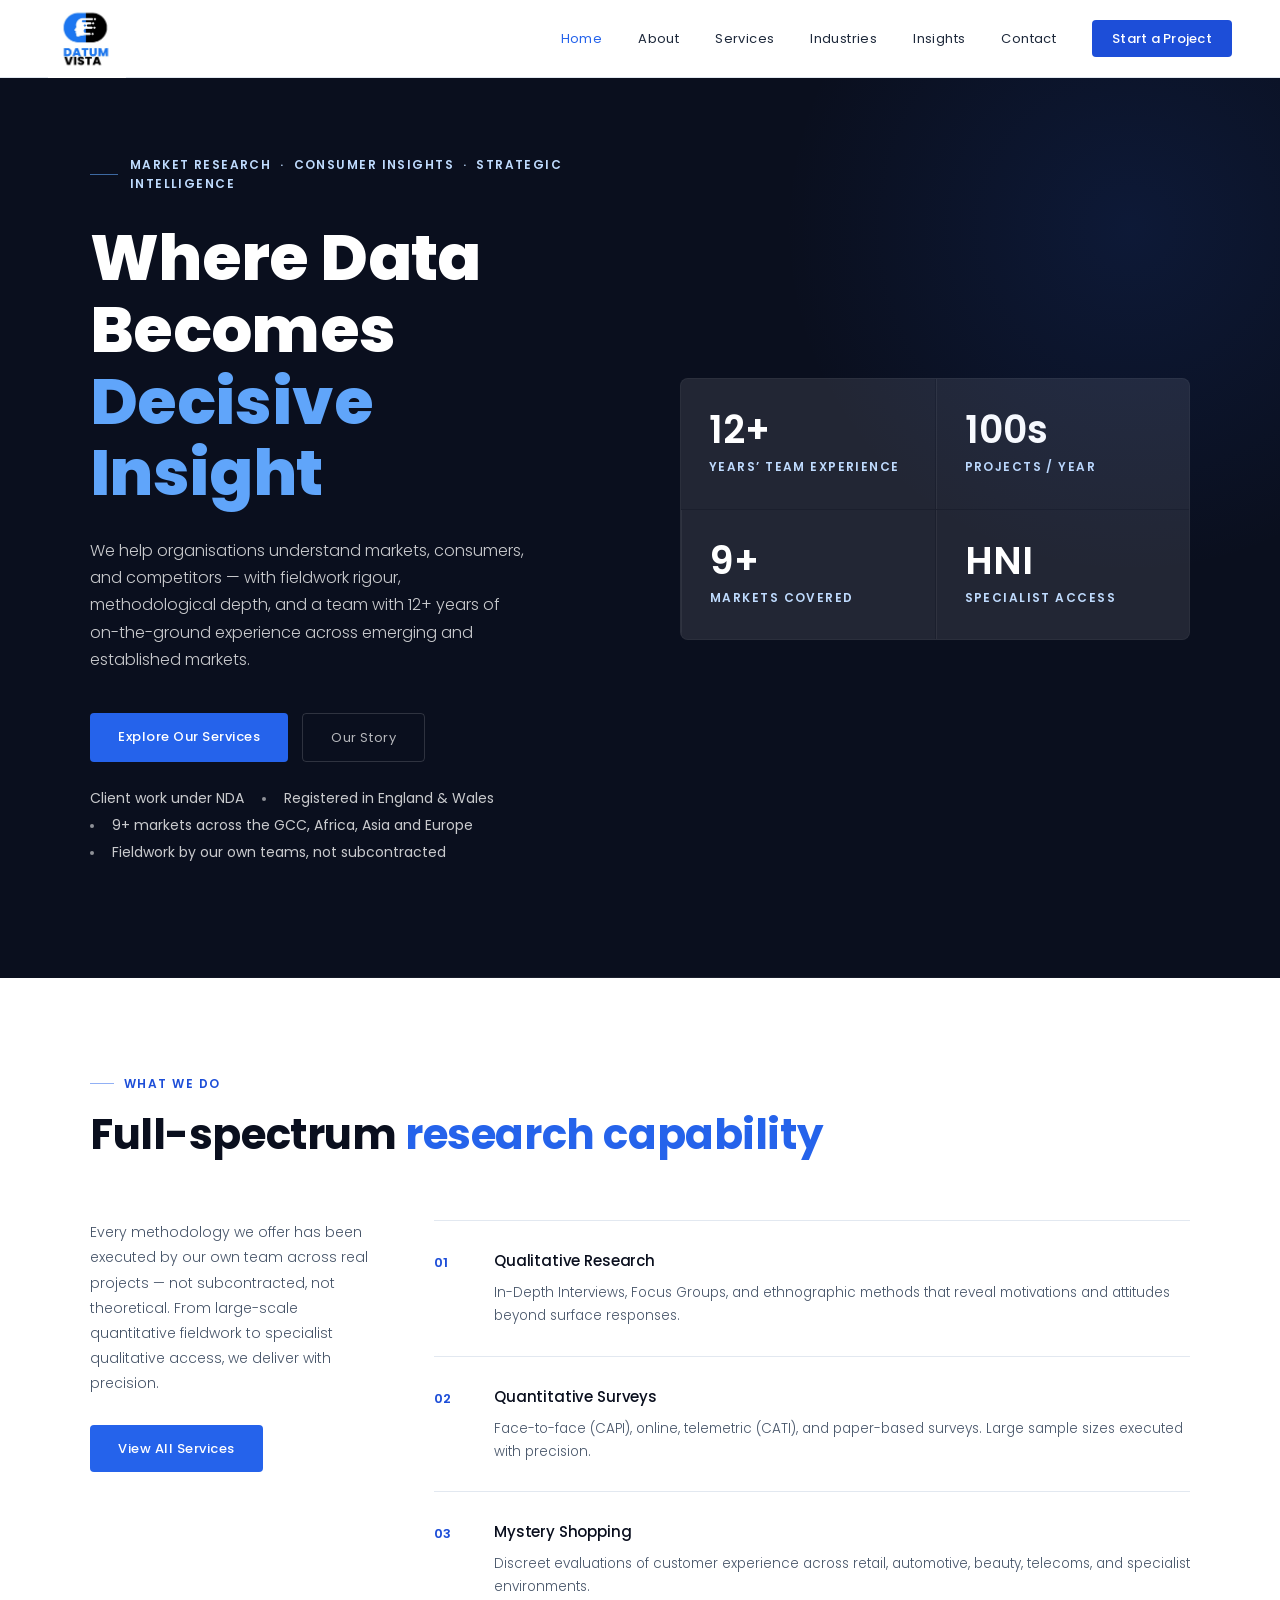
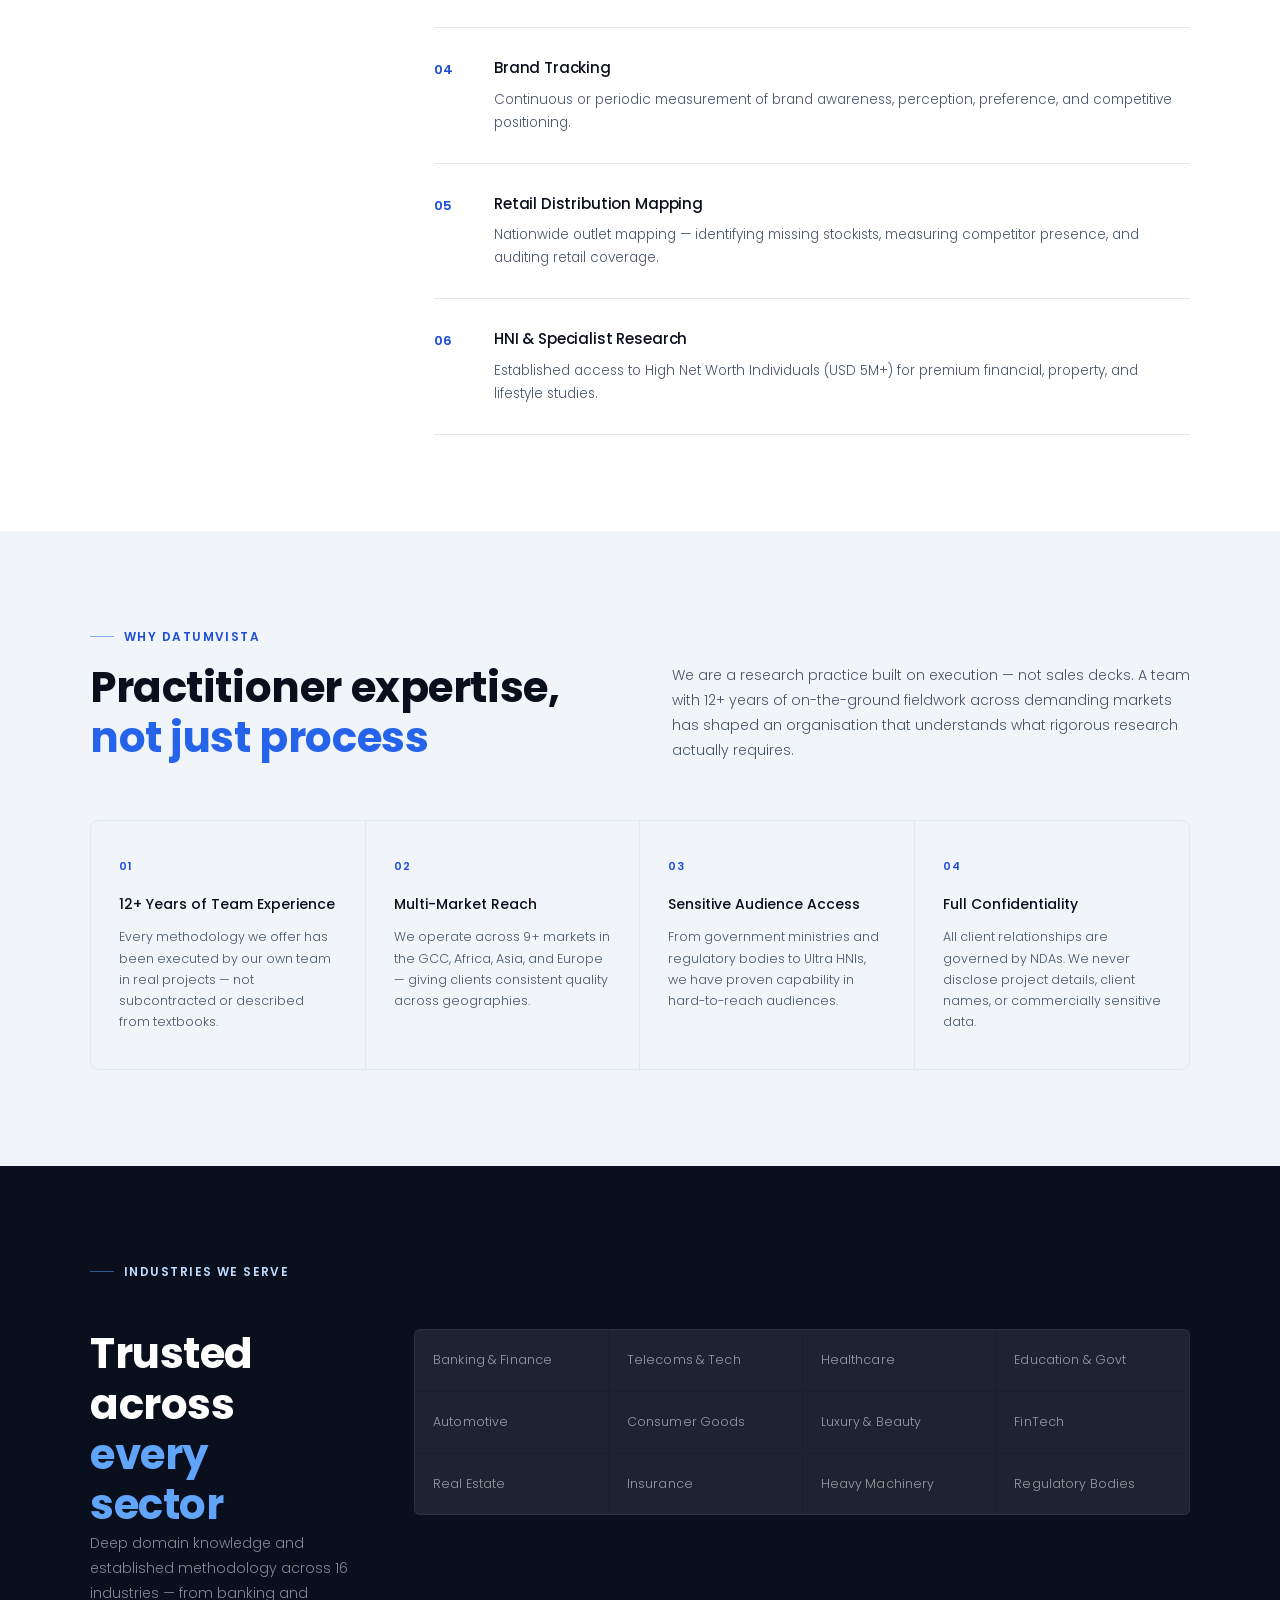
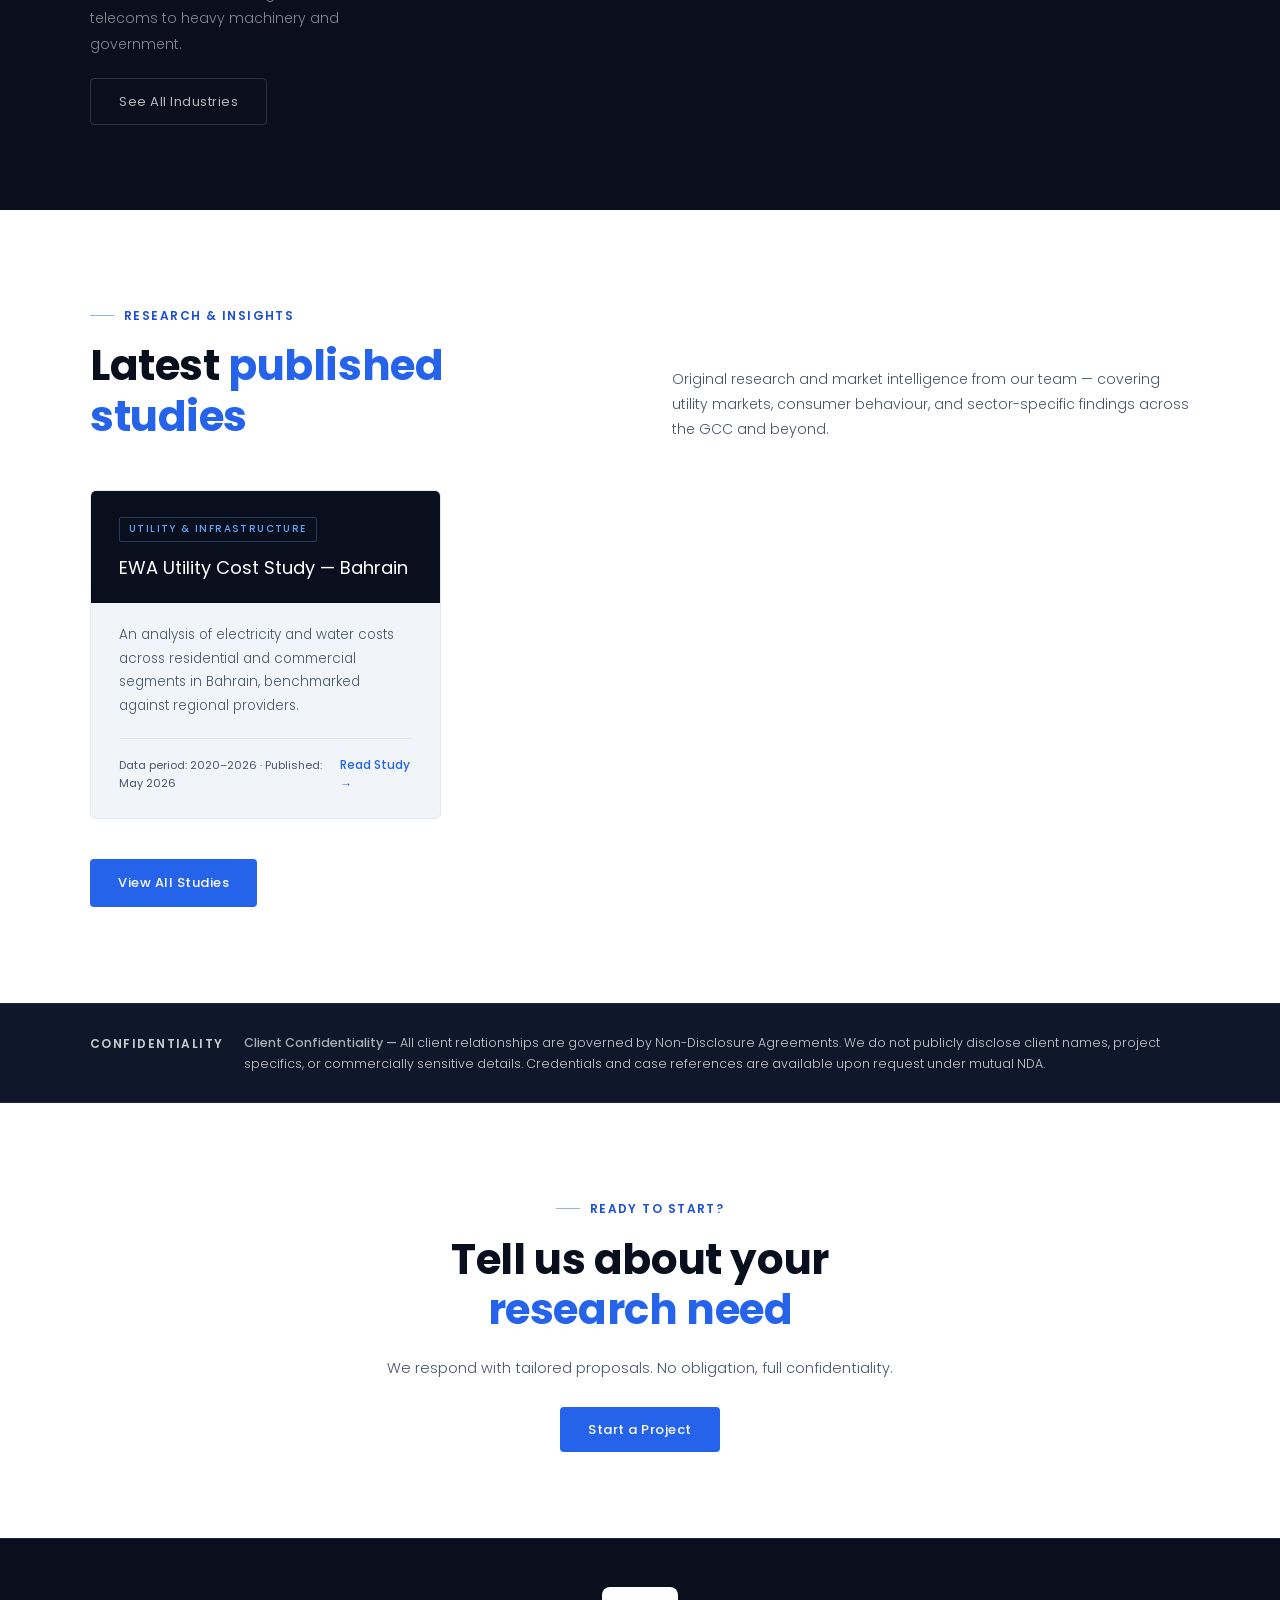
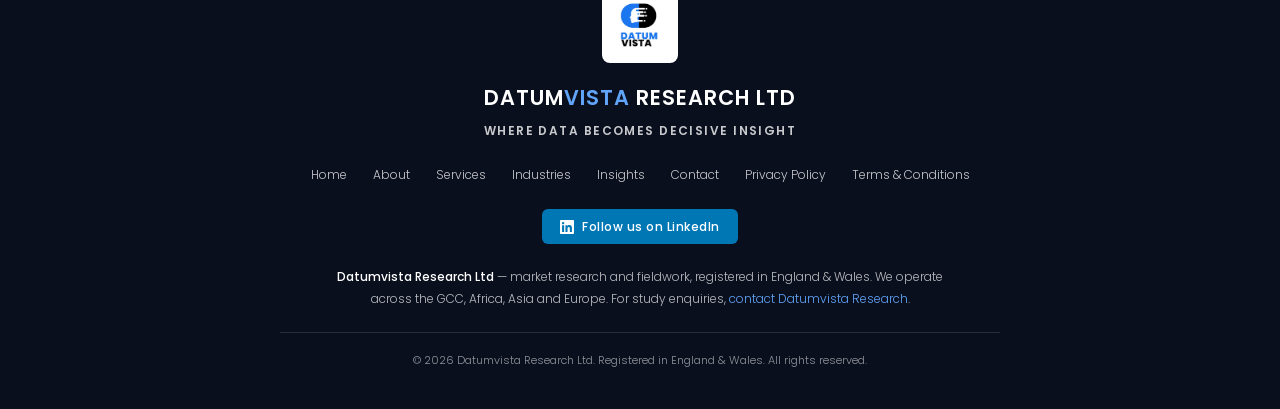
==== index.html @ fc50dd97 "Add the hero trust strip (and the skip link) to the home page Four facts already on the site, no ten" ====
<!DOCTYPE html>
<html lang="en">
<head>
  <meta charset="UTF-8">
  <meta name="viewport" content="width=device-width, initial-scale=1.0">
  <meta name="description" content="Datumvista Research Ltd delivers qualitative, quantitative, mystery shopping and brand tracking fieldwork across the GCC, Africa, Asia and Europe.">
  <title>Market Research in the GCC, Africa &amp; Asia | Datumvista</title>
  <link rel="canonical" href="https://datumvista.com/">
  <link rel="icon" href="/favicon.svg" type="image/svg+xml">
  <link rel="apple-touch-icon" href="/css/Images/Dvlogo.png">
  <meta property="og:type" content="website">
  <meta property="og:site_name" content="Datumvista Research Ltd">
  <meta property="og:locale" content="en_GB">
  <meta property="og:title" content="Market Research in the GCC, Africa &amp; Asia | Datumvista">
  <meta property="og:description" content="Datumvista Research Ltd delivers qualitative, quantitative, mystery shopping and brand tracking fieldwork across the GCC, Africa, Asia and Europe.">
  <meta property="og:url" content="https://datumvista.com/">
  <meta property="og:image" content="https://datumvista.com/css/Images/dv-social-card.png">
  <meta property="og:image:alt" content="Datumvista Research Ltd logo">
  <meta name="twitter:card" content="summary_large_image">
  <meta name="twitter:title" content="Market Research in the GCC, Africa &amp; Asia | Datumvista">
  <meta name="twitter:description" content="Datumvista Research Ltd delivers qualitative, quantitative, mystery shopping and brand tracking fieldwork across the GCC, Africa, Asia and Europe.">
  <meta name="twitter:image" content="https://datumvista.com/css/Images/dv-social-card.png">
  <link rel="stylesheet" href="css/style.css?v=20261101-4">
  <link rel="preconnect" href="https://fonts.googleapis.com">
  <link href="https://fonts.googleapis.com/css2?family=Poppins:wght@400;500;600;700;800&display=swap" rel="stylesheet">
  <style>
    :root {
      --navy: #0a0f1e;
      --navy-mid: #111827;
      --blue: #2563eb;
      --blue-light: #60a5fa;
      --slate-bg: #f1f5f9;
      --white: #ffffff;
      --border: #e2e8f0;
      --dark: #0a0f1e;
      --gold: #c9a84c;
    }

    /* Header styles live in css/style.css (one shared header for every page) */

    /* ── HERO ── */
    .dv-hero {
      min-height: 100vh;
      background: var(--navy);
      display: flex;
      align-items: center;
      padding: 42px 48px 80px;
      position: relative;
      overflow: hidden;
    }
    .dv-hero::before {
      content: '';
      position: absolute;
      top: -200px; right: -200px;
      width: 700px; height: 700px;
      background: radial-gradient(ellipse at center, rgba(37,99,235,0.12) 0%, transparent 70%);
      pointer-events: none;
    }
    .dv-hero::after {
      content: '';
      position: absolute;
      bottom: 0; left: 0; right: 0;
      height: 1px;
      background: linear-gradient(90deg, transparent, rgba(255,255,255,0.08), transparent);
    }
    .hero-inner-dv {
      max-width: 1100px;
      margin: 0 auto;
      width: 100%;
      display: grid;
      grid-template-columns: 1fr 1fr;
      gap: 80px;
      align-items: center;
    }
    .hero-left { position: relative; }
    .hero-overline-dv {
      font-family: 'Poppins', sans-serif;
      font-size: 11px;
      font-weight: 500;
      letter-spacing: 0.18em;
      text-transform: uppercase;
      color: var(--blue-light);
      margin-bottom: 28px;
      display: flex;
      align-items: center;
      gap: 12px;
    }
    .hero-overline-dv::before {
      content: '';
      display: block;
      width: 32px; height: 1px;
      background: var(--blue-light);
      opacity: 0.6;
    }
    .hero-h1 {
      font-family: 'Poppins', sans-serif;
      font-size: clamp(42px, 5vw, 64px);
      font-weight: 800;
      color: #fff;
      line-height: 1.12;
      margin-bottom: 28px;
      letter-spacing: -0.01em;
    }
    .hero-h1 em {
      font-style: normal;
      color: var(--blue-light);
    }
    .hero-desc-dv {
      font-family: 'Poppins', sans-serif;
      font-size: 15px;
      font-weight: 300;
      color: rgba(255,255,255,0.55);
      line-height: 1.75;
      margin-bottom: 40px;
      max-width: 440px;
    }
    .hero-btns-dv { display: flex; gap: 14px; flex-wrap: wrap; }
    .btn-prim {
      font-family: 'Poppins', sans-serif;
      font-size: 13px;
      font-weight: 500;
      letter-spacing: 0.04em;
      background: var(--blue);
      color: #fff;
      padding: 13px 28px;
      border-radius: 4px;
      text-decoration: none;
      transition: background 0.2s, transform 0.15s;
    }
    .btn-prim:hover { background: #1d4ed8; transform: translateY(-1px); }
    .btn-sec {
      font-family: 'Poppins', sans-serif;
      font-size: 13px;
      font-weight: 400;
      letter-spacing: 0.04em;
      background: transparent;
      color: rgba(255,255,255,0.7);
      padding: 13px 28px;
      border-radius: 4px;
      border: 1px solid rgba(255,255,255,0.15);
      text-decoration: none;
      transition: border-color 0.2s, color 0.2s;
    }
    .btn-sec:hover { border-color: rgba(255,255,255,0.4); color: #fff; }
    .hero-right {
      display: grid;
      grid-template-columns: 1fr 1fr;
      gap: 1px;
      background: rgba(255,255,255,0.07);
      border: 1px solid rgba(255,255,255,0.07);
      border-radius: 8px;
      overflow: hidden;
    }
    .stat-box {
      background: rgba(255,255,255,0.03);
      padding: 32px 28px;
      transition: background 0.2s;
    }
    .stat-box:hover { background: rgba(255,255,255,0.06); }
    .stat-box + .stat-box { border-left: 1px solid rgba(255,255,255,0.06); }
    .stat-row-2 .stat-box { border-top: 1px solid rgba(255,255,255,0.06); }
    .stat-val-dv {
      font-family: 'Poppins', sans-serif;
      font-size: 38px;
      font-weight: 600;
      color: #fff;
      line-height: 1;
      margin-bottom: 8px;
    }
    .stat-lbl-dv {
      font-family: 'Poppins', sans-serif;
      font-size: 11.5px;
      font-weight: 400;
      color: rgba(255,255,255,0.4);
      letter-spacing: 0.06em;
      text-transform: uppercase;
    }

    /* ── SERVICES SECTION ── */
    .dv-sec {
      padding: 96px 48px;
    }
    .dv-inner { max-width: 1100px; margin: 0 auto; }

    .bg-white { background: var(--white); }
    .bg-slate { background: var(--slate-bg); }
    .bg-navy { background: var(--navy); }

    .eyebrow {
      font-family: 'Poppins', sans-serif;
      font-size: 11px;
      font-weight: 500;
      letter-spacing: 0.18em;
      text-transform: uppercase;
      color: var(--blue);
      margin-bottom: 16px;
      display: flex;
      align-items: center;
      gap: 10px;
    }
    .eyebrow::before {
      content: '';
      display: block;
      width: 24px; height: 1px;
      background: var(--blue);
      opacity: 0.5;
    }
    .eyebrow.light { color: var(--blue-light); }
    .eyebrow.light::before { background: var(--blue-light); }

    .sec-title {
      font-family: 'Poppins', sans-serif;
      font-size: clamp(28px, 3.5vw, 42px);
      font-weight: 700;
      color: var(--navy);
      line-height: 1.2;
      margin-bottom: 0;
      letter-spacing: -0.01em;
    }
    .sec-title em { font-style: normal; color: var(--blue); }
    .sec-title.light { color: #fff; }
    .sec-title.light em { color: var(--blue-light); }

    /* Services - editorial split layout */
    .svc-editorial {
      display: grid;
      grid-template-columns: 280px 1fr;
      gap: 64px;
      margin-top: 60px;
      align-items: start;
    }
    .svc-sidebar {
      position: sticky;
      top: 100px;
    }
    .svc-sidebar p {
      font-family: 'Poppins', sans-serif;
      font-size: 14px;
      font-weight: 300;
      color: var(--text-muted);
      line-height: 1.8;
      margin-bottom: 28px;
    }
    .svc-list { display: flex; flex-direction: column; gap: 0; }
    .svc-item {
      display: grid;
      grid-template-columns: 40px 1fr;
      gap: 20px;
      padding: 28px 0;
      border-top: 1px solid var(--border);
      align-items: start;
    }
    .svc-item:last-child { border-bottom: 1px solid var(--border); }
    .svc-num {
      font-family: 'Poppins', sans-serif;
      font-size: 13px;
      font-weight: 600;
      color: var(--blue);
      opacity: 0.6;
      padding-top: 3px;
    }
    .svc-content h3 {
      font-family: 'Poppins', sans-serif;
      font-size: 15px;
      font-weight: 500;
      color: var(--navy);
      margin-bottom: 8px;
      letter-spacing: -0.01em;
    }
    .svc-content p {
      font-family: 'Poppins', sans-serif;
      font-size: 13.5px;
      font-weight: 300;
      color: var(--text-muted);
      line-height: 1.7;
    }

    /* Why section - horizontal tiles */
    .why-header {
      display: grid;
      grid-template-columns: 1fr 1fr;
      gap: 64px;
      margin-bottom: 56px;
      align-items: end;
    }
    .why-header p {
      font-family: 'Poppins', sans-serif;
      font-size: 14px;
      font-weight: 300;
      color: var(--text-muted);
      line-height: 1.8;
      padding-top: 12px;
    }
    .why-tiles {
      display: grid;
      grid-template-columns: repeat(4, 1fr);
      border: 1px solid var(--border);
      border-radius: 8px;
      overflow: hidden;
    }
    .why-tile {
      padding: 36px 28px;
      border-right: 1px solid var(--border);
      transition: background 0.2s;
    }
    .why-tile:last-child { border-right: none; }
    .why-tile:hover { background: #f8fafc; }
    .why-tile-num {
      font-family: 'Poppins', sans-serif;
      font-size: 11px;
      color: var(--blue);
      opacity: 0.5;
      letter-spacing: 0.12em;
      margin-bottom: 20px;
      display: block;
    }
    .why-tile h3 {
      font-family: 'Poppins', sans-serif;
      font-size: 14px;
      font-weight: 500;
      color: var(--navy);
      margin-bottom: 12px;
      line-height: 1.4;
    }
    .why-tile p {
      font-family: 'Poppins', sans-serif;
      font-size: 12.5px;
      font-weight: 300;
      color: var(--text-muted);
      line-height: 1.7;
    }

    /* Sectors */
    .sectors-wrap {
      display: grid;
      grid-template-columns: 260px 1fr;
      gap: 64px;
      align-items: start;
      margin-top: 48px;
    }
    .sectors-intro p {
      font-family: 'Poppins', sans-serif;
      font-size: 14px;
      font-weight: 300;
      color: rgba(255,255,255,0.5);
      line-height: 1.8;
      margin-bottom: 32px;
    }
    .sectors-grid {
      display: grid;
      grid-template-columns: repeat(4, 1fr);
      gap: 1px;
      background: rgba(255,255,255,0.07);
      border: 1px solid rgba(255,255,255,0.08);
      border-radius: 6px;
      overflow: hidden;
    }
    .sector-cell {
      padding: 20px 18px;
      background: rgba(255,255,255,0.02);
      font-family: 'Poppins', sans-serif;
      font-size: 12.5px;
      font-weight: 300;
      color: rgba(255,255,255,0.55);
      letter-spacing: 0.01em;
      transition: background 0.2s, color 0.2s;
      cursor: default;
    }
    .sector-cell:hover { background: rgba(255,255,255,0.06); color: rgba(255,255,255,0.85); }

    /* Conf bar */
    .dv-conf {
      background: #0f172a;
      border-top: 1px solid rgba(255,255,255,0.06);
      border-bottom: 1px solid rgba(255,255,255,0.06);
      padding: 28px 48px;
    }
    .dv-conf-inner {
      max-width: 1100px;
      margin: 0 auto;
      display: flex;
      align-items: flex-start;
      gap: 20px;
    }
    .dv-conf-label {
      font-family: 'Poppins', sans-serif;
      font-size: 10px;
      font-weight: 500;
      letter-spacing: 0.16em;
      text-transform: uppercase;
      color: var(--blue-light);
      white-space: nowrap;
      padding-top: 2px;
      flex-shrink: 0;
    }
    .dv-conf-text {
      font-family: 'Poppins', sans-serif;
      font-size: 12.5px;
      font-weight: 300;
      color: rgba(255,255,255,0.4);
      line-height: 1.7;
    }
    .dv-conf-text b { color: rgba(255,255,255,0.65); font-weight: 500; }

    /* CTA */
    .dv-cta {
      background: var(--white);
      padding: 96px 48px;
      text-align: center;
    }
    .dv-cta-inner { max-width: 560px; margin: 0 auto; }
    .dv-cta p {
      font-family: 'Poppins', sans-serif;
      font-size: 14.5px;
      font-weight: 300;
      color: var(--text-muted);
      line-height: 1.75;
      margin: 20px 0 36px;
    }


    /* Responsive */
    @media (max-width: 900px) {
      .dv-hero { padding: 22px 24px 60px; }
      .hero-inner-dv { grid-template-columns: 1fr; gap: 48px; }
      .hero-right { grid-template-columns: 1fr 1fr; }
      .svc-editorial { grid-template-columns: 1fr; gap: 40px; }
      .svc-sidebar { position: static; }
      .why-header { grid-template-columns: 1fr; gap: 20px; }
      .why-tiles { grid-template-columns: 1fr 1fr; }
      .why-tile { border-bottom: 1px solid var(--border); }
      .sectors-wrap { grid-template-columns: 1fr; gap: 32px; }
      .sectors-grid { grid-template-columns: 1fr 1fr; }
      .dv-sec { padding: 64px 24px; }
      .dv-conf { padding: 24px; }
      .dv-cta { padding: 64px 24px; }
    }
    @media (max-width: 600px) {
      .why-tiles { grid-template-columns: 1fr; }
      .sectors-grid { grid-template-columns: 1fr 1fr; }
      .hero-right { grid-template-columns: 1fr 1fr; }
    }
  </style>
  <script type="application/ld+json">
  {
    "@context": "https://schema.org",
    "@graph": [
      {
        "@type": "Organization",
        "@id": "https://datumvista.com/#organization",
        "name": "Datumvista Research Ltd",
        "alternateName": "Datumvista",
        "url": "https://datumvista.com/",
        "logo": {
          "@type": "ImageObject",
          "url": "https://datumvista.com/css/Images/Dvlogo.png",
          "width": 160,
          "height": 161
        },
        "description": "Market research and fieldwork company delivering qualitative research, quantitative surveys, mystery shopping, brand tracking and retail mapping across the GCC, Africa, Asia and Europe.",
        "slogan": "Where Data Becomes Decisive Insight",
        "foundingDate": "2024",
        "areaServed": [
          { "@type": "Place", "name": "Gulf Cooperation Council (GCC)" },
          { "@type": "Place", "name": "Africa" },
          { "@type": "Place", "name": "Asia" },
          { "@type": "Place", "name": "Europe" }
        ],
        "knowsAbout": [
          "Qualitative research",
          "Quantitative surveys",
          "Mystery shopping",
          "Brand tracking",
          "Retail distribution mapping",
          "High net worth individual research"
        ],
        "address": {
          "@type": "PostalAddress",
          "addressRegion": "England",
          "addressCountry": "GB"
        },
        "sameAs": ["https://www.linkedin.com/company/datumvista/"]
      },
      {
        "@type": "WebSite",
        "@id": "https://datumvista.com/#website",
        "url": "https://datumvista.com/",
        "name": "Datumvista Research Ltd",
        "inLanguage": "en",
        "publisher": { "@id": "https://datumvista.com/#organization" }
      }
    ]
  }
  </script>
  <!-- TODO(SEO): add "streetAddress" and "postalCode" to the Organization address,
       and a "contactPoint" block, once the registered office address, phone and
       domain email are confirmed. Do not invent them. -->
</head>
<body>
  <a class="skip-link" href="#main">Skip to main content</a>

    <header class="nav-bar" id="mainNav">
    <a href="/" class="nav-logo">
      <img src="/css/Images/Dvlogo.png" alt="Datumvista logo" class="logo-img" width="160" height="161" decoding="async">
    </a>
    <button class="nav-toggle" id="navToggle" aria-label="Toggle menu" aria-expanded="false" aria-controls="navLinks">
      <span></span><span></span><span></span>
    </button>
    <nav class="nav-links-bar" id="navLinks" aria-label="Main">
      <a href="/" aria-current="page">Home</a>
      <a href="/about.html">About</a>
      <a href="/services.html">Services</a>
      <a href="/industries.html">Industries</a>
      <a href="/research.html">Insights</a>
      <a href="/contact.html">Contact</a>
      <a href="/contact.html#contactForm" class="nav-cta">Start a Project</a>
    </nav>
  </header>

  <main id="main">

  <!-- HERO -->
  <div class="dv-hero">
    <div class="hero-inner-dv">
      <div class="hero-left">
        <div class="hero-overline-dv">Market Research &nbsp;·&nbsp; Consumer Insights &nbsp;·&nbsp; Strategic Intelligence</div>
        <h1 class="hero-h1">Where Data Becomes<br><em>Decisive Insight</em></h1>
        <p class="hero-desc-dv">We help organisations understand markets, consumers, and competitors — with fieldwork rigour, methodological depth, and a team with 12+ years of on-the-ground experience across emerging and established markets.</p>
        <div class="hero-btns-dv">
          <a href="services.html" class="btn-prim">Explore Our Services</a>
          <a href="about.html" class="btn-sec">Our Story</a>
        </div>
        <ul class="trust-strip">
          <li>Client work under NDA</li>
          <li>Registered in England &amp; Wales</li>
          <li>9+ markets across the GCC, Africa, Asia and Europe</li>
          <li>Fieldwork by our own teams, not subcontracted</li>
        </ul>
      </div>
      <div>
        <div class="hero-right">
          <div class="stat-box">
            <div class="stat-val-dv">12+</div>
            <div class="stat-lbl-dv">Years&rsquo; Team Experience</div>
          </div>
          <div class="stat-box">
            <div class="stat-val-dv">100s</div>
            <div class="stat-lbl-dv">Projects / Year</div>
          </div>
          <div class="stat-box stat-row-2">
            <div class="stat-val-dv">9+</div>
            <div class="stat-lbl-dv">Markets Covered</div>
          </div>
          <div class="stat-box stat-row-2">
            <div class="stat-val-dv">HNI</div>
            <div class="stat-lbl-dv">Specialist Access</div>
          </div>
        </div>
      </div>
    </div>
  </div>

  <!-- CORE SERVICES -->
  <section class="dv-sec bg-white">
    <div class="dv-inner">
      <div class="eyebrow">What We Do</div>
      <h2 class="sec-title">Full-spectrum <em>research capability</em></h2>
      <div class="svc-editorial">
        <div class="svc-sidebar">
          <p>Every methodology we offer has been executed by our own team across real projects — not subcontracted, not theoretical. From large-scale quantitative fieldwork to specialist qualitative access, we deliver with precision.</p>
          <a href="services.html" class="btn-prim" style="display:inline-block;">View All Services</a>
        </div>
        <div class="svc-list">
          <div class="svc-item">
            <div class="svc-num">01</div>
            <div class="svc-content">
              <h3>Qualitative Research</h3>
              <p>In-Depth Interviews, Focus Groups, and ethnographic methods that reveal motivations and attitudes beyond surface responses.</p>
            </div>
          </div>
          <div class="svc-item">
            <div class="svc-num">02</div>
            <div class="svc-content">
              <h3>Quantitative Surveys</h3>
              <p>Face-to-face (CAPI), online, telemetric (CATI), and paper-based surveys. Large sample sizes executed with precision.</p>
            </div>
          </div>
          <div class="svc-item">
            <div class="svc-num">03</div>
            <div class="svc-content">
              <h3>Mystery Shopping</h3>
              <p>Discreet evaluations of customer experience across retail, automotive, beauty, telecoms, and specialist environments.</p>
            </div>
          </div>
          <div class="svc-item">
            <div class="svc-num">04</div>
            <div class="svc-content">
              <h3>Brand Tracking</h3>
              <p>Continuous or periodic measurement of brand awareness, perception, preference, and competitive positioning.</p>
            </div>
          </div>
          <div class="svc-item">
            <div class="svc-num">05</div>
            <div class="svc-content">
              <h3>Retail Distribution Mapping</h3>
              <p>Nationwide outlet mapping — identifying missing stockists, measuring competitor presence, and auditing retail coverage.</p>
            </div>
          </div>
          <div class="svc-item">
            <div class="svc-num">06</div>
            <div class="svc-content">
              <h3>HNI & Specialist Research</h3>
              <p>Established access to High Net Worth Individuals (USD 5M+) for premium financial, property, and lifestyle studies.</p>
            </div>
          </div>
        </div>
      </div>
    </div>
  </section>

  <!-- WHY DATUMVISTA -->
  <section class="dv-sec bg-slate">
    <div class="dv-inner">
      <div class="why-header">
        <div>
          <div class="eyebrow">Why Datumvista</div>
          <h2 class="sec-title">Practitioner expertise,<br><em>not just process</em></h2>
        </div>
        <div>
          <p>We are a research practice built on execution — not sales decks. A team with 12+ years of on-the-ground fieldwork across demanding markets has shaped an organisation that understands what rigorous research actually requires.</p>
        </div>
      </div>
      <div class="why-tiles">
        <div class="why-tile">
          <span class="why-tile-num">01</span>
          <h3>12+ Years of Team Experience</h3>
          <p>Every methodology we offer has been executed by our own team in real projects — not subcontracted or described from textbooks.</p>
        </div>
        <div class="why-tile">
          <span class="why-tile-num">02</span>
          <h3>Multi-Market Reach</h3>
          <p>We operate across 9+ markets in the GCC, Africa, Asia, and Europe — giving clients consistent quality across geographies.</p>
        </div>
        <div class="why-tile">
          <span class="why-tile-num">03</span>
          <h3>Sensitive Audience Access</h3>
          <p>From government ministries and regulatory bodies to Ultra HNIs, we have proven capability in hard-to-reach audiences.</p>
        </div>
        <div class="why-tile">
          <span class="why-tile-num">04</span>
          <h3>Full Confidentiality</h3>
          <p>All client relationships are governed by NDAs. We never disclose project details, client names, or commercially sensitive data.</p>
        </div>
      </div>
    </div>
  </section>

  <!-- SECTORS -->
  <section class="dv-sec bg-navy">
    <div class="dv-inner">
      <div class="eyebrow light">Industries We Serve</div>
      <div class="sectors-wrap">
        <div class="sectors-intro">
          <h2 class="sec-title light">Trusted across<br><em>every sector</em></h2>
          <p>Deep domain knowledge and established methodology across 16 industries — from banking and telecoms to heavy machinery and government.</p>
          <a href="industries.html" class="btn-sec">See All Industries</a>
        </div>
        <div class="sectors-grid">
          <div class="sector-cell">Banking & Finance</div>
          <div class="sector-cell">Telecoms & Tech</div>
          <div class="sector-cell">Healthcare</div>
          <div class="sector-cell">Education & Govt</div>
          <div class="sector-cell">Automotive</div>
          <div class="sector-cell">Consumer Goods</div>
          <div class="sector-cell">Luxury & Beauty</div>
          <div class="sector-cell">FinTech</div>
          <div class="sector-cell">Real Estate</div>
          <div class="sector-cell">Insurance</div>
          <div class="sector-cell">Heavy Machinery</div>
          <div class="sector-cell">Regulatory Bodies</div>
        </div>
      </div>
    </div>
  </section>

  <!-- INSIGHTS -->
  <section class="dv-sec bg-white">
    <div class="dv-inner">
      <div class="eyebrow">Research &amp; Insights</div>
      <div style="display:grid;grid-template-columns:1fr 1fr;gap:64px;align-items:end;margin-bottom:48px;flex-wrap:wrap;">
        <h2 class="sec-title">Latest <em>published studies</em></h2>
        <p style="font-family:'Poppins',sans-serif;font-size:14px;font-weight:300;color:var(--text-muted);line-height:1.8;">Original research and market intelligence from our team — covering utility markets, consumer behaviour, and sector-specific findings across the GCC and beyond.</p>
      </div>
      <div style="display:grid;grid-template-columns:repeat(auto-fill,minmax(300px,1fr));gap:24px;margin-bottom:40px;">
        <a href="research/bahrain-utility-cost-study-2025/" style="background:var(--slate-bg);border:1px solid var(--border);border-radius:6px;overflow:hidden;text-decoration:none;display:flex;flex-direction:column;transition:box-shadow 0.2s,transform 0.2s;" onmouseover="this.style.transform='translateY(-2px)';this.style.boxShadow='0 12px 40px rgba(10,15,30,0.10)'" onmouseout="this.style.transform='';this.style.boxShadow=''">
          <div style="background:var(--navy);padding:24px 28px;position:relative;">
            <div style="display:inline-block;font-family:'Poppins',sans-serif;font-size:10px;font-weight:500;letter-spacing:0.14em;text-transform:uppercase;color:var(--blue-light);border:1px solid rgba(96,165,250,0.3);border-radius:2px;padding:3px 9px;margin-bottom:14px;">Utility &amp; Infrastructure</div>
            <div style="font-family:'Poppins',sans-serif;font-size:18px;font-weight:400;color:#fff;line-height:1.3;">EWA Utility Cost Study — Bahrain</div>
          </div>
          <div style="padding:20px 28px 24px;flex:1;display:flex;flex-direction:column;">
            <p style="font-family:'Poppins',sans-serif;font-size:13.5px;font-weight:300;color:var(--text-muted);line-height:1.75;flex:1;margin-bottom:20px;">An analysis of electricity and water costs across residential and commercial segments in Bahrain, benchmarked against regional providers.</p>
            <div style="display:flex;align-items:center;justify-content:space-between;padding-top:16px;border-top:1px solid var(--border);">
              <span style="font-family:'Poppins',sans-serif;font-size:11px;color:var(--text-muted);">Data period: 2020–2026 · Published: May 2026</span>
              <span style="font-family:'Poppins',sans-serif;font-size:12px;font-weight:500;color:var(--blue);">Read Study →</span>
            </div>
          </div>
        </a>
      </div>
      <a href="research.html" class="btn-prim" style="display:inline-block;">View All Studies</a>
    </div>
  </section>

  <!-- CONF BAR -->
  <div class="dv-conf">
    <div class="dv-conf-inner">
      <div class="dv-conf-label">Confidentiality</div>
      <div class="dv-conf-text">
        <b>Client Confidentiality — </b>All client relationships are governed by Non-Disclosure Agreements. We do not publicly disclose client names, project specifics, or commercially sensitive details. Credentials and case references are available upon request under mutual NDA.
      </div>
    </div>
  </div>

  <!-- CTA -->
  <div class="dv-cta">
    <div class="dv-cta-inner">
      <div class="eyebrow" style="justify-content:center;">Ready to Start?</div>
      <h2 class="sec-title" style="text-align:center;">Tell us about your<br><em>research need</em></h2>
      <p>We respond with tailored proposals. No obligation, full confidentiality.</p>
      <a href="contact.html#contactForm" class="btn-prim">Start a Project</a>
    </div>
  </div>

  <!-- FOOTER -->
    <!-- SITE FOOTER - identical on every page -->
  </main>

  <footer class="footer">
    <div class="footer-inner">
      <a href="/" class="footer-logo">
        <img src="/css/Images/Dvlogo.png" alt="Datumvista logo" width="160" height="161" loading="lazy" decoding="async">
      </a>
      <div class="footer-name">DATUM<span>VISTA</span> RESEARCH LTD</div>
      <div class="footer-tag">Where Data Becomes Decisive Insight</div>
      <nav class="footer-nav" aria-label="Footer">
        <a href="/">Home</a>
        <a href="/about.html">About</a>
        <a href="/services.html">Services</a>
        <a href="/industries.html">Industries</a>
        <a href="/research.html">Insights</a>
        <a href="/contact.html">Contact</a>
        <a href="/privacy.html">Privacy Policy</a>
        <a href="/terms.html">Terms &amp; Conditions</a>
      </nav>
      <a class="footer-linkedin" href="https://www.linkedin.com/company/datumvista/" target="_blank" rel="noopener">
        <svg width="14" height="14" viewBox="0 0 24 24" fill="#fff" aria-hidden="true"><path d="M20.447 20.452h-3.554v-5.569c0-1.328-.027-3.037-1.852-3.037-1.853 0-2.136 1.445-2.136 2.939v5.667H9.351V9h3.414v1.561h.046c.477-.9 1.637-1.85 3.37-1.85 3.601 0 4.267 2.37 4.267 5.455v6.286zM5.337 7.433a2.062 2.062 0 01-2.063-2.065 2.064 2.064 0 112.063 2.065zm1.782 13.019H3.555V9h3.564v11.452zM22.225 0H1.771C.792 0 0 .774 0 1.729v20.542C0 23.227.792 24 1.771 24h20.451C23.2 24 24 23.227 24 22.271V1.729C24 .774 23.2 0 22.222 0h.003z"/></svg>
        Follow us on LinkedIn
      </a>
      <!-- TODO(SEO/content): company number, registered office address, domain email and phone still to be added to this block. -->
      <div class="footer-about"><strong>Datumvista Research Ltd</strong> — market research and fieldwork, registered in England &amp; Wales. We operate across the GCC, Africa, Asia and Europe. For study enquiries, <a href="/contact.html">contact Datumvista Research</a>.</div>
      <div class="footer-rule"></div>
      <div class="footer-copy">© 2026 Datumvista Research Ltd. Registered in England &amp; Wales. All rights reserved.</div>
    </div>
  </footer>

  <script>
    // HEADER MENU TOGGLE
    (function () {
      const toggle = document.getElementById('navToggle');
      const links  = document.getElementById('navLinks');
      if (!toggle || !links) return;
      const setOpen = (open) => {
        links.classList.toggle('open', open);
        toggle.setAttribute('aria-expanded', open ? 'true' : 'false');
      };
      toggle.addEventListener('click', () => setOpen(!links.classList.contains('open')));
      links.querySelectorAll('a').forEach(a => a.addEventListener('click', () => setOpen(false)));
    })();
  </script>

</body>
</html>
---- css/style.css ----
/* ============================================================
   DATUMVISTA RESEARCH LTD — Global Stylesheet
   Font: Poppins (headings + body)
   ============================================================ */

@import url('https://fonts.googleapis.com/css2?family=Poppins:wght@400;500;600;700;800&display=swap');

/* ── RESET & BASE ─────────────────────────────────────────── */
*, *::before, *::after { box-sizing: border-box; margin: 0; padding: 0; }

/* Visually hidden, still announced by screen readers */
.sr-only {
  position: absolute;
  width: 1px;
  height: 1px;
  padding: 0;
  margin: -1px;
  overflow: hidden;
  clip: rect(0, 0, 0, 0);
  white-space: nowrap;
  border: 0;
}


:root {
  --blue:        #2563eb;
  --blue-light:  #60a5fa;
  --blue-pale:   #93c5fd;
  --dark:        #0a0f1e;
  --dark-mid:    #0d1a33;
  --cream:       #f8fafc;
  --slate:       #f1f5f9;
  --border:      #e8edf3;
  --text:        #1e293b;
  --text-mid:    #475569;
  --text-muted:  #475569;
  --brand:       #1d4ed8;
  --brand-hover: #1e40af;
  --on-dark-muted: rgba(255,255,255,0.78);
  --on-dark-soft:  rgba(255,255,255,0.68);
  --focus-ring: #1d4ed8;
  --header-h:    78px;
}

html { scroll-behavior: smooth; }

body {
  font-family: 'Poppins', sans-serif;
  background: var(--cream);
  color: var(--text);
  font-size: 15px;
  line-height: 1.65;
  -webkit-font-smoothing: antialiased;
  padding-top: var(--header-h);
}

img { max-width: 100%; display: block; }
a  { text-decoration: none; color: inherit; }

/* ── SITE HEADER ──────────────────────────────────────────────
   ONE implementation for every page. Markup, sizes, spacing and colours are
   identical everywhere; only aria-current="page" differs per page.
   Markup contract:
     header.nav-bar > a.nav-logo > img.logo-img
                    + button.nav-toggle
                    + nav.nav-links-bar > a (x6) + a.nav-cta
   ────────────────────────────────────────────────────────────── */
.nav-bar {
  background: #ffffff;
  display: flex;
  align-items: center;
  justify-content: space-between;
  padding: 0 48px;
  height: var(--header-h);
  border-bottom: 1px solid #e2e8f0;
  position: fixed;
  top: 0;
  left: 0;
  right: 0;
  z-index: 1000;
}

.nav-logo {
  display: flex;
  align-items: center;
  gap: 11px;
  text-decoration: none;
  flex-shrink: 0;
}

.logo-img {
  height: var(--header-h);
  width: auto;
  display: block;
}

/* Hamburger – hidden until the 900px breakpoint */
.nav-toggle {
  display: none;
  flex-direction: column;
  gap: 5px;
  background: none;
  border: none;
  cursor: pointer;
  padding: 6px;
}
.nav-toggle span {
  display: block;
  width: 22px;
  height: 2px;
  background: #1e293b;
  border-radius: 2px;
  transition: all 0.25s;
}

.nav-links-bar {
  display: flex;
  align-items: center;
  gap: 36px;
}

.nav-links-bar a {
  color: #1e293b;
  font-size: 13px;
  font-weight: 400;
  letter-spacing: 0.03em;
  transition: color 0.2s;
  white-space: nowrap;
}
.nav-links-bar a:hover { color: #2563eb; }

/* Current page */
.nav-links-bar a[aria-current="page"] {
  color: #2563eb;
}

/* CTA button — declared after the link rules so it keeps white text.
   :visited and :focus-visible are listed so no other link state can
   repaint the label dark. */
.nav-links-bar a.nav-cta,
.nav-links-bar a.nav-cta:visited,
.nav-links-bar a.nav-cta:focus-visible {
  background: #1d4ed8;
  color: #ffffff;
  padding: 8px 20px;
  border-radius: 4px;
  font-weight: 500;
  letter-spacing: 0.02em;
}
.nav-links-bar a.nav-cta:hover { background: #1d4ed8; color: #ffffff; }

/* ── HERO ─────────────────────────────────────────────────── */
.hero {
  background: var(--dark);
  padding: 100px 40px 80px;
  text-align: center;
  position: relative;
  overflow: hidden;
  color: #fff;
}

/* Subtle grid texture */
.hero::before {
  content: '';
  position: absolute;
  inset: 0;
  background-image:
    linear-gradient(rgba(37,99,235,0.07) 1px, transparent 1px),
    linear-gradient(90deg, rgba(37,99,235,0.07) 1px, transparent 1px);
  background-size: 48px 48px;
  pointer-events: none;
}

/* Blue glow orb */
.hero::after {
  content: '';
  position: absolute;
  width: 600px;
  height: 600px;
  border-radius: 50%;
  background: radial-gradient(circle, rgba(37,99,235,0.13) 0%, transparent 70%);
  top: 50%;
  left: 50%;
  transform: translate(-50%, -55%);
  pointer-events: none;
}

.hero-inner {
  position: relative;
  z-index: 1;
  max-width: 780px;
  margin: 0 auto;
}

/* Breadcrumb trail — shared by every interior page, on a dark hero */
.bc {
  font-size: 12px;
  letter-spacing: 0.04em;
  margin-bottom: 18px;
  color: rgba(255,255,255,0.92);
  position: relative;
  z-index: 2;
}
.bc a {
  color: rgba(255,255,255,0.92);
  text-decoration: underline;
  text-underline-offset: 3px;
}
.bc a:hover { color: #ffffff; }
.bc span[aria-current] {
  color: #ffffff;
  font-weight: 500;
  text-decoration: none;
}

.hero-overline {
  font-size: 11px;
  letter-spacing: 0.24em;
  color: var(--blue-light);
  text-transform: uppercase;
  font-weight: 500;
  margin-bottom: 22px;
}

.hero h1 {
  font-family: 'Poppins', sans-serif;
  font-size: clamp(2.2rem, 5vw, 3.5rem);
  font-weight: 800;
  line-height: 1.12;
  margin-bottom: 18px;
  letter-spacing: -0.01em;
  color: #fff;
}

.hero h1 em {
  color: var(--blue-light);
  font-style: normal;
}

.hero-desc {
  font-size: 1rem;
  color: rgba(255,255,255,0.45);
  max-width: 560px;
  margin: 0 auto 40px;
  line-height: 1.8;
  font-weight: 300;
}

/* Stats strip */
.stats-strip {
  display: grid;
  grid-template-columns: repeat(4, 1fr);
  max-width: 740px;
  margin: 0 auto;
  border: 1px solid rgba(37,99,235,0.22);
  border-radius: 10px;
  overflow: hidden;
  background: rgba(37,99,235,0.06);
}

.stat-cell {
  padding: 22px 16px;
  text-align: center;
  border-right: 1px solid rgba(37,99,235,0.18);
}
.stat-cell:last-child { border-right: none; }

.stat-val {
  font-family: 'Poppins', sans-serif;
  font-size: 2rem;
  font-weight: 700;
  color: var(--blue-light);
  line-height: 1;
}

.stat-lbl {
  font-size: 10px;
  color: rgba(255,255,255,0.35);
  letter-spacing: 0.1em;
  text-transform: uppercase;
  margin-top: 6px;
  font-weight: 400;
}

/* Hero buttons */
.hero-btns {
  display: flex;
  gap: 14px;
  justify-content: center;
  flex-wrap: wrap;
  margin-bottom: 48px;
}

.btn-primary {
  background: var(--blue);
  color: #fff;
  padding: 13px 30px;
  border: none;
  border-radius: 7px;
  font-size: 13px;
  font-weight: 500;
  cursor: pointer;
  font-family: 'Poppins', sans-serif;
  letter-spacing: 0.03em;
  transition: background 0.2s;
  display: inline-block;
}
.btn-primary:hover { background: #1d4ed8; }

.btn-secondary {
  background: transparent;
  color: rgba(255,255,255,0.65);
  padding: 13px 30px;
  border: 1px solid rgba(255,255,255,0.15);
  border-radius: 7px;
  font-size: 13px;
  cursor: pointer;
  font-family: 'Poppins', sans-serif;
  transition: border-color 0.2s, color 0.2s;
  display: inline-block;
}
.btn-secondary:hover {
  border-color: rgba(255,255,255,0.35);
  color: #fff;
}

/* ── SECTION BASE ─────────────────────────────────────────── */
.sec { padding: 72px 40px; }
.sec.bg-slate { background: var(--slate); }
.sec.bg-white { background: #fff; }
.sec.bg-dark  { background: var(--dark); }

.inner { max-width: 1060px; margin: 0 auto; }

.sec-eyebrow {
  font-size: 10px;
  letter-spacing: 0.24em;
  color: var(--blue);
  text-transform: uppercase;
  font-weight: 600;
  margin-bottom: 10px;
}

.sec-h {
  font-family: 'Poppins', sans-serif;
  font-size: clamp(1.8rem, 3.5vw, 2.2rem);
  font-weight: 700;
  color: var(--dark);
  line-height: 1.18;
  margin-bottom: 18px;
}
.sec-h em { color: var(--blue); font-style: normal; }
.sec-h.light { color: #fff; }
.sec-h.light em { color: var(--blue-light); }

.sec-rule {
  width: 36px;
  height: 2px;
  background: var(--blue);
  border-radius: 2px;
  margin-bottom: 24px;
}

.sec-p {
  color: var(--text-muted);
  font-size: 13.5px;
  line-height: 1.8;
  font-weight: 300;
}

/* Section header centered block */
.sec-header-center {
  text-align: center;
  margin-bottom: 40px;
}
.sec-header-center .sec-rule {
  margin: 0 auto 0;
}

/* ── ABOUT GRID ───────────────────────────────────────────── */
.about-grid {
  display: grid;
  grid-template-columns: 1fr 1fr;
  gap: 52px;
  align-items: start;
}

/* Timeline */
.tl {
  background: var(--dark);
  border-radius: 12px;
  padding: 28px;
  border: 1px solid rgba(37,99,235,0.2);
}

.tl-row {
  display: flex;
  gap: 16px;
  padding-bottom: 20px;
  margin-bottom: 20px;
  border-bottom: 1px solid rgba(255,255,255,0.06);
}
.tl-row:last-child { border-bottom: none; margin-bottom: 0; padding-bottom: 0; }

.tl-yr {
  font-family: 'Poppins', sans-serif;
  font-size: 1rem;
  font-weight: 600;
  color: var(--blue-light);
  min-width: 42px;
  padding-top: 2px;
  flex-shrink: 0;
}

.tl-body {
  color: rgba(255,255,255,0.55);
  font-size: 12.5px;
  line-height: 1.65;
  font-weight: 300;
}
.tl-body b {
  color: rgba(255,255,255,0.85);
  display: block;
  margin-bottom: 3px;
  font-weight: 500;
  font-size: 13px;
}

/* ── SERVICE CARDS ────────────────────────────────────────── */
.svc-grid {
  display: grid;
  grid-template-columns: repeat(3, 1fr);
  gap: 16px;
}

.svc {
  background: #fff;
  border-radius: 10px;
  padding: 24px 20px;
  border: 1px solid var(--border);
  transition: border-color 0.2s, transform 0.2s, box-shadow 0.2s;
  cursor: default;
}
.svc:hover {
  border-color: var(--blue);
  transform: translateY(-3px);
  box-shadow: 0 8px 24px rgba(37,99,235,0.08);
}

.svc-icon {
  width: 36px;
  height: 36px;
  background: #eff6ff;
  border-radius: 7px;
  display: flex;
  align-items: center;
  justify-content: center;
  margin-bottom: 14px;
  font-size: 17px;
}

.svc h3 {
  font-size: 13.5px;
  font-weight: 500;
  color: var(--dark);
  margin-bottom: 8px;
}
.svc p {
  font-size: 12.5px;
  color: var(--text-muted);
  line-height: 1.65;
  font-weight: 300;
}

/* ── SPECIALISATIONS ──────────────────────────────────────── */
.spec-grid {
  display: grid;
  grid-template-columns: 1fr 1fr;
  gap: 14px;
}

.spec {
  background: #fff;
  border-left: 3px solid var(--blue);
  padding: 18px 20px;
  border-radius: 0 8px 8px 0;
  border-top: 1px solid var(--border);
  border-right: 1px solid var(--border);
  border-bottom: 1px solid var(--border);
  transition: box-shadow 0.2s;
}
.spec:hover { box-shadow: 0 4px 16px rgba(37,99,235,0.07); }

.spec h3, .spec h4 {
  font-size: 13px;
  font-weight: 500;
  color: var(--dark);
  margin-bottom: 5px;
}
.spec p {
  font-size: 12px;
  color: var(--text-muted);
  line-height: 1.65;
  font-weight: 300;
}

/* ── SECTORS GRID ─────────────────────────────────────────── */
.sect-grid {
  display: grid;
  grid-template-columns: repeat(4, 1fr);
  gap: 1px;
  background: rgba(37,99,235,0.1);
  border: 1px solid rgba(37,99,235,0.15);
  border-radius: 10px;
  overflow: hidden;
  margin-top: 28px;
}

.sect-cell {
  background: var(--dark);
  padding: 22px 14px;
  text-align: center;
  cursor: default;
  transition: background 0.18s;
}
.sect-cell:hover { background: rgba(37,99,235,0.09); }

.sect-cell .ic {
  font-size: 20px;
  display: block;
  margin-bottom: 8px;
}
.sect-cell .nm {
  font-size: 11.5px;
  color: rgba(255,255,255,0.55);
  font-weight: 400;
}

/* ── CONFIDENTIALITY BAR ──────────────────────────────────── */
.conf-bar {
  background: var(--dark-mid);
  padding: 26px 40px;
  border-top: 1px solid rgba(37,99,235,0.2);
  border-bottom: 1px solid rgba(37,99,235,0.2);
}

.conf-inner {
  display: flex;
  align-items: center;
  gap: 18px;
  max-width: 1060px;
  margin: 0 auto;
}

.conf-icon {
  width: 38px;
  height: 38px;
  background: rgba(37,99,235,0.15);
  border-radius: 8px;
  display: flex;
  align-items: center;
  justify-content: center;
  flex-shrink: 0;
  font-size: 18px;
}

.conf-copy {
  font-size: 13px;
  color: rgba(255,255,255,0.55);
  font-weight: 300;
  line-height: 1.65;
}
.conf-copy b {
  color: var(--blue-pale);
  font-weight: 500;
  display: block;
  margin-bottom: 2px;
  font-size: 13.5px;
}

/* ── REACH ────────────────────────────────────────────────── */
.reach-grid {
  display: grid;
  grid-template-columns: 1fr 1fr;
  gap: 52px;
  align-items: start;
}

.reach-panel {
  background: var(--dark);
  border-radius: 12px;
  padding: 28px;
  border: 1px solid rgba(37,99,235,0.2);
}

.reach-panel-label {
  font-size: 10px;
  letter-spacing: 0.17em;
  color: var(--blue-light);
  text-transform: uppercase;
  font-weight: 600;
  margin-bottom: 18px;
}

.c-row {
  display: flex;
  align-items: center;
  gap: 12px;
  padding: 10px 0;
  border-bottom: 1px solid rgba(255,255,255,0.05);
  font-size: 13px;
  color: rgba(255,255,255,0.65);
  font-weight: 300;
}
.c-row:last-child { border-bottom: none; }

.c-pip {
  width: 6px;
  height: 6px;
  background: var(--blue);
  border-radius: 50%;
  flex-shrink: 0;
}

/* Method tags */
.method-tags {
  display: flex;
  flex-wrap: wrap;
  gap: 8px;
  margin-top: 24px;
}

.mtag {
  border: 1px solid #dde3ec;
  padding: 5px 13px;
  border-radius: 20px;
  font-size: 11.5px;
  color: var(--text-mid);
  background: #fff;
  font-weight: 400;
}

/* ── CONTACT FORM ─────────────────────────────────────────── */
.contact-wrap {
  max-width: 560px;
  margin: 0 auto;
  text-align: center;
}

.cform {
  margin-top: 28px;
  display: flex;
  flex-direction: column;
  gap: 12px;
  text-align: left;
  scroll-margin-top: 100px;
}

.cform input,
.cform textarea,
.cform select {
  width: 100%;
  padding: 12px 14px;
  border: 1px solid var(--border);
  border-radius: 7px;
  font-size: 13.5px;
  font-family: 'Poppins', sans-serif;
  color: var(--text);
  background: var(--cream);
  font-weight: 300;
  transition: border-color 0.2s;
  outline: none;
}
.cform input:focus,
.cform textarea:focus { border-color: var(--blue); }
.cform textarea { resize: vertical; }

.cform button {
  background: var(--blue);
  color: #fff;
  border: none;
  padding: 13px;
  border-radius: 7px;
  font-weight: 500;
  font-size: 14px;
  cursor: pointer;
  font-family: 'Poppins', sans-serif;
  letter-spacing: 0.03em;
  transition: background 0.2s;
}
.cform button:hover { background: #1d4ed8; }

/* ── SITE FOOTER ──────────────────────────────────────────────
   ONE implementation, identical byte for byte on every page.
   Markup contract:
     footer.footer > div.footer-inner > a.footer-logo > img
                    + .footer-name + .footer-tag
                    + nav.footer-nav > a (x8)
                    + a.footer-linkedin
                    + .footer-about
                    + .footer-rule + .footer-copy
   ────────────────────────────────────────────────────────────── */
.footer {
  background: var(--dark);
  padding: 48px 40px 40px;
  text-align: center;
  border-top: 1px solid rgba(37,99,235,0.25);
}
.footer-inner {
  max-width: 720px;
  margin: 0 auto;
  font-size: 15px;
  line-height: 1.65;
}

/* White tile: the logo is dark artwork on white, so it needs its own surface.
   No opacity or filter, or the tile greys out. */
.footer-logo {
  display: inline-flex;
  padding: 6px;
  border-radius: 8px;
  background: #ffffff;
  margin-bottom: 18px;
}
.footer-logo img {
  display: block;
  height: 64px;
  width: auto;
  object-fit: contain;
}

.footer-name {
  font-family: 'Poppins', sans-serif;
  font-size: 1.3rem;
  font-weight: 600;
  color: #ffffff;
  letter-spacing: 0.05em;
  margin-bottom: 6px;
}
.footer-name span { color: var(--blue-light); }

.footer-tag {
  font-size: 10.5px;
  letter-spacing: 0.15em;
  color: rgba(255,255,255,0.62);
  text-transform: uppercase;
  margin-bottom: 24px;
}

.footer-nav {
  display: flex;
  justify-content: center;
  gap: 26px;
  flex-wrap: wrap;
  margin-bottom: 24px;
}
.footer-nav a {
  font-size: 12px;
  color: rgba(255,255,255,0.78);
  transition: color 0.2s;
  font-weight: 300;
}
.footer-nav a:hover { color: var(--blue-light); }

/* LinkedIn button, matching the styling that already existed on the about page */
.footer-linkedin {
  display: inline-flex;
  align-items: center;
  gap: 8px;
  background: #0077b5;
  color: #ffffff;
  padding: 8px 18px;
  border-radius: 6px;
  font-size: 12px;
  font-weight: 500;
  letter-spacing: 0.04em;
  margin-bottom: 22px;
}
.footer-linkedin:hover { background: #00689d; color: #ffffff; }

.footer-about {
  max-width: 620px;
  margin: 0 auto 22px;
  font-size: 12px;
  line-height: 1.8;
  font-weight: 300;
  color: rgba(255,255,255,0.72);
}
.footer-about strong { color: #ffffff; font-weight: 500; }
.footer-about a { color: var(--blue-light); text-decoration: none; }
.footer-about a:hover { text-decoration: underline; }

.footer-rule {
  height: 1px;
  max-width: 720px;
  margin: 0 auto 18px;
  background: rgba(255,255,255,0.12);
}

.footer-copy {
  font-size: 11px;
  color: rgba(255,255,255,0.55);
  font-weight: 300;
}

/* ── INDUSTRIES PAGE — LIGHT VARIANT ─────────────────────── */
.sect-grid.light .sect-cell {
  background: #fff;
}
.sect-grid.light .sect-cell:hover {
  background: var(--slate);
}
.sect-grid.light .sect-cell .nm {
  color: var(--text);
}

/* ── THANK YOU PAGE ───────────────────────────────────────── */
.thankyou-wrap {
  min-height: 70vh;
  display: flex;
  flex-direction: column;
  align-items: center;
  justify-content: center;
  text-align: center;
  padding: 60px 40px;
}

.thankyou-icon {
  width: 64px;
  height: 64px;
  background: #eff6ff;
  border-radius: 50%;
  display: flex;
  align-items: center;
  justify-content: center;
  margin: 0 auto 24px;
  font-size: 28px;
}

/* ── MOBILE HAMBURGER MENU OPEN STATE ─────────────────────── */
.nav-bar.menu-open .nav-links-bar {
  display: flex;
}

/* ============================================================
   RESPONSIVE BREAKPOINTS
   ============================================================ */

/* ── TABLET (≤ 900px) ─────────────────────────────────────── */
@media (max-width: 900px) {

  /* Header — same bar, collapsed menu */
  .nav-bar {
    padding: 0 24px;
  }

  .logo-img { height: 56px; }

  .nav-toggle {
    display: flex;
    margin-left: auto;
    padding: 6px;
  }

  .nav-links-bar {
    display: none;
    flex-direction: column;
    align-items: center;
    gap: 0;
    position: fixed;
    top: var(--header-h);
    left: 0;
    right: 0;
    width: 100%;
    background: #ffffff;
    border-bottom: 1px solid #e2e8f0;
    padding: 12px 24px 18px;
  }
  .nav-links-bar.open { display: flex; }

  .nav-links-bar a {
    padding: 10px 0;
    width: 100%;
    text-align: center;
    font-size: 13.5px;
  }

  .nav-links-bar a.nav-cta {
    margin-top: 8px;
  }

  /* Hero */
  .hero { padding: 70px 24px 56px; }
  .hero h1 { font-size: clamp(1.9rem, 5vw, 2.6rem); }

  /* Stats strip — 2×2 on tablet */
  .stats-strip {
    grid-template-columns: repeat(2, 1fr);
  }
  .stat-cell:nth-child(2) { border-right: none; }
  .stat-cell:nth-child(3) {
    border-right: 1px solid rgba(37,99,235,0.18);
    border-top: 1px solid rgba(37,99,235,0.18);
  }
  .stat-cell:nth-child(4) {
    border-top: 1px solid rgba(37,99,235,0.18);
    border-right: none;
  }

  /* Sections */
  .sec { padding: 56px 24px; }

  /* Grids — 2 columns on tablet */
  .svc-grid { grid-template-columns: repeat(2, 1fr); }
  .spec-grid { grid-template-columns: 1fr; }
  .sect-grid { grid-template-columns: repeat(3, 1fr); }
  .about-grid { grid-template-columns: 1fr; gap: 32px; }
  .reach-grid { grid-template-columns: 1fr; gap: 32px; }

  /* Conf bar */
  .conf-bar { padding: 20px 24px; }

  /* Footer */
  .footer { padding: 36px 24px; }
  .footer-nav { gap: 16px; }
}

/* ── MOBILE (≤ 540px) ─────────────────────────────────────── */
@media (max-width: 540px) {

  /* Hero */
  .hero { padding: 56px 20px 48px; }
  .hero h1 { font-size: 1.95rem; }
  .hero-desc { font-size: 0.92rem; }

  /* Stats — single column */
  .stats-strip {
    grid-template-columns: repeat(2, 1fr);
    max-width: 100%;
  }

  /* Sections */
  .sec { padding: 44px 20px; }

  /* All grids → single column */
  .svc-grid,
  .spec-grid,
  .sect-grid,
  .about-grid,
  .reach-grid { grid-template-columns: 1fr !important; }

  /* Sector grid */
  .sect-grid { grid-template-columns: repeat(2, 1fr) !important; }

  /* Timeline rows */
  .tl-row { flex-direction: column; gap: 4px; }
  .tl-yr  { min-width: unset; }

  /* Typography scale-down */
  .sec-h { font-size: 1.65rem; }

  /* Footer */
  .footer { padding: 32px 20px; }
  .footer-nav { gap: 14px; }
  .footer-nav a { font-size: 11.5px; }

  /* Conf bar */
  .conf-bar { padding: 18px 20px; }
  .conf-inner { flex-direction: column; align-items: flex-start; }

  /* Buttons */
  .hero-btns { flex-direction: column; gap: 10px; }
  .btn-primary, .btn-secondary { width: 100%; text-align: center; }
}

/* ============================================================
   ACCESSIBILITY: CONTRAST, OVERLINES, STATES, SKIP LINK
   Body-scoped so these win over the per-page <style> blocks
   without moving any layout.
   ============================================================ */

/* ---- 1. Secondary text: no more opacity dimming, darker greys ---- */
body .sec-p,
body .hero-desc,
body .hero-desc-dv,
body .principle-desc,
body .svc-row-desc,
body .studies-count,
body .policy-meta-item,
body .svc-answer,
body p,
body td,
body li {
  color: var(--text-mid);
}

body .sec-p,
body .hero-desc,
body .hero-desc-dv,
body .principle-desc,
body .svc-row-desc,
body .policy-body p,
body .study-card-desc {
  font-size: 16px;
  line-height: 1.7;
}

/* Generic meta/secondary text that may stay 14px but must not be pale */
body .text-muted,
body .study-card-meta,
body .studies-count {
  color: var(--text-muted);
}

/* Numbers had opacity dimming baked in */
body .svc-num,
body .why-tile-num,
body .svc-row-num,
body .principle-num {
  opacity: 1;
}

/* The trust strip inherits its colour from the list, so stop body li winning */
body .trust-strip li {
  color: inherit;
}

/* ---- 2. Numbers and small blue accents on light backgrounds ---- */
body .svc-num,
body .why-tile-num,
body .svc-row-num,
body .study-read-link,
body .principle-num {
  color: var(--brand);
}

body .svc-row-num,
body .why-tile-num {
  font-weight: 600;
}

/* ---- 3. Overlines / eyebrows: >=12px, weight >=600, 4.5:1 ---- */
body .eyebrow,
body .hero-overline,
body .hero-overline-dv,
body .sec-eyebrow,
body .sec-lbl,
body .method-tag,
body .spec-card-label,
body .info-label,
body .study-tag,
body .study-card-label,
body .reach-panel-label,
body .stat-lbl-dv,
body .discipline-tag,
body .dv-conf-label,
body .footer-tag {
  font-size: 12px;
  font-weight: 600;
  letter-spacing: 0.12em;
}

/* Overlines on light surfaces */
body .sec-eyebrow,
body .eyebrow,
body .method-tag,
body .info-label,
body .study-tag,
body .study-card-label {
  color: var(--brand);
}

/* Overlines inside dark areas */
body .hero-overline,
body .hero-overline-dv,
body .dv-hero .eyebrow,
body .page-hero .eyebrow,
body .dv-conf .eyebrow,
body .eyebrow.light,
body .stat-lbl-dv,
body .discipline-tag,
body .hero-tag,
body .study-tag,
body #hero .eyebrow {
  color: #bfdbfe;
}

body .spec-card-label,
body .reach-panel-label,
body .footer-tag,
body .dv-conf-label {
  color: var(--on-dark-muted);
}

/* ---- 4. Placeholders and dim helper text ---- */
body ::placeholder {
  color: var(--text-muted);
  opacity: 1;
}

body .dv-conf-text {
  color: var(--on-dark-muted);
}

/* ---- 5. Text that sits on dark surfaces ---- */
body .hero-desc,
body .hero-desc-dv,
body .dv-hero p,
body .page-hero p,
body #hero p,
body .spec-card p,
body .conf-bar p,
body .reach-panel p {
  color: var(--on-dark-muted);
}

/* Gate card header sits on the study page's navy panel */
body .gc-head p {
  color: var(--on-dark-muted);
  opacity: 1;
}

/* Card meta was dimmed by opacity, not colour */
body .study-meta-info span { opacity: 1; }

/* Topbar reference uses an inline opacity */
body #topbar .ref { opacity: 0.92 !important; }

/* ---- 6. Hover and focus states ---- */
body a,
body button,
body summary,
body input,
body select,
body textarea {
  transition: color 0.15s ease, background-color 0.15s ease, border-color 0.15s ease,
              box-shadow 0.15s ease, transform 0.15s ease;
}

/* Focus ring: 2px, offset, high contrast on light and dark */
body a:focus-visible,
body button:focus-visible,
body summary:focus-visible,
body input:focus-visible,
body select:focus-visible,
body textarea:focus-visible {
  outline: 3px solid var(--focus-ring);
  outline-offset: 2px;
  border-radius: 3px;
}

body .nav-bar a:focus-visible,
body .footer a:focus-visible,
body .dv-footer a:focus-visible {
  outline-color: var(--focus-ring);
  background: rgba(29,78,216,0.08);
}

/* Nav links */
body .nav-links-bar a:hover,
body .nav-links-bar a:focus-visible {
  color: var(--brand);
  text-decoration: underline;
  text-underline-offset: 4px;
}

body .nav-links-bar a.nav-cta:hover,
body .nav-links-bar a.nav-cta:focus-visible {
  background: var(--brand-hover);
  color: #ffffff;
  text-decoration: none;
  transform: translateY(-1px);
}

/* Solid buttons */
body .btn-prim:hover,
body .btn-primary:hover {
  background: var(--brand-hover);
  transform: translateY(-1px);
  box-shadow: 0 6px 18px rgba(10,15,30,0.22);
}

body .btn-sec:hover,
body .btn-secondary:hover {
  background: rgba(255,255,255,0.12);
  transform: translateY(-1px);
}

/* Text button on dark */
body .dv-cta .btn-prim:hover {
  background: var(--brand-hover);
}

/* Footer links: colour plus underline, never colour alone */
body .footer-nav a:hover,
body .footer-nav a:focus-visible,
body .footer-about a:hover,
body .footer-about a:focus-visible {
  color: #ffffff;
  text-decoration: underline;
  text-underline-offset: 3px;
}

body .footer-linkedin:hover,
body .footer-linkedin:focus-visible {
  background: #00689d;
  transform: translateY(-1px);
}

body .footer-logo:hover img,
body .footer-logo:focus-visible img,
body .nav-logo:hover img,
body .nav-logo:focus-visible img {
  opacity: 0.85;
}

/* Breadcrumb links */
body .bc a {
  text-decoration: underline;
  text-underline-offset: 3px;
}
body .bc a:hover,
body .bc a:focus-visible {
  color: #ffffff;
}

/* Cards */
body .study-card:hover,
body .study-card:focus-visible {
  transform: translateY(-2px);
  box-shadow: 0 12px 40px rgba(10,15,30,0.10);
}

/* Summary toggles (chart data tables) */
body summary:hover {
  color: var(--brand);
  text-decoration: underline;
  text-underline-offset: 3px;
}

/* Form fields: border + ring, not colour alone */
body .cform input,
body .cform select,
body .cform textarea,
body .gc-body input,
body .gc-body select,
body .gc-body textarea {
  border: 1px solid #94a3b8;
}
body .cform input:hover,
body .cform select:hover,
body .cform textarea:hover,
body .gc-body input:hover,
body .gc-body select:hover,
body .gc-body textarea:hover {
  border-color: var(--text-mid);
}
body .cform input:focus-visible,
body .cform select:focus-visible,
body .cform textarea:focus-visible,
body .gc-body input:focus-visible,
body .gc-body select:focus-visible,
body .gc-body textarea:focus-visible {
  border-color: var(--focus-ring);
  outline: 3px solid var(--focus-ring);
  outline-offset: 1px;
}

body #submitBtn:hover {
  background: var(--brand-hover);
}

/* ---- 7. Skip link ---- */
.skip-link {
  position: absolute;
  left: 12px;
  top: -60px;
  z-index: 2000;
  background: var(--brand);
  color: #ffffff;
  font-size: 14px;
  font-weight: 600;
  padding: 10px 18px;
  border-radius: 0 0 6px 6px;
  text-decoration: underline;
  text-underline-offset: 3px;
  transition: top 0.15s ease;
}
.skip-link:focus,
.skip-link:focus-visible {
  top: 0;
  outline: 3px solid #ffffff;
  outline-offset: 2px;
}

/* ---- 8. Reduced motion ---- */
@media (prefers-reduced-motion: reduce) {
  body a,
  body button,
  body summary,
  body input,
  body select,
  body textarea,
  body .study-card,
  body .skip-link {
    transition-duration: 0.01ms !important;
  }
  body .nav-links-bar a.nav-cta:hover,
  body .btn-prim:hover,
  body .btn-primary:hover,
  body .btn-sec:hover,
  body .btn-secondary:hover,
  body .footer-linkedin:hover,
  body .study-card:hover {
    transform: none;
  }
}

/* ---- 9. Hero trust strip (index only) ---- */
.trust-strip {
  display: flex;
  flex-wrap: wrap;
  gap: 6px 18px;
  margin-top: 26px;
  list-style: none;
  font-size: 14px;
  line-height: 1.5;
  color: var(--on-dark-muted);
  max-width: 560px;
}
.trust-strip li {
  display: flex;
  align-items: center;
  gap: 7px;
  margin: 0;
}
.trust-strip li + li::before {
  content: "";
  width: 4px;
  height: 4px;
  border-radius: 50%;
  background: currentColor;
  opacity: 0.7;
  margin-right: 11px;
}

/* Narrow screens: separators read as stray bullets, so drop them */
@media (max-width: 600px) {
  .trust-strip { gap: 4px 0; }
  .trust-strip li + li::before { display: none; }
  .trust-strip li { width: 100%; }
}
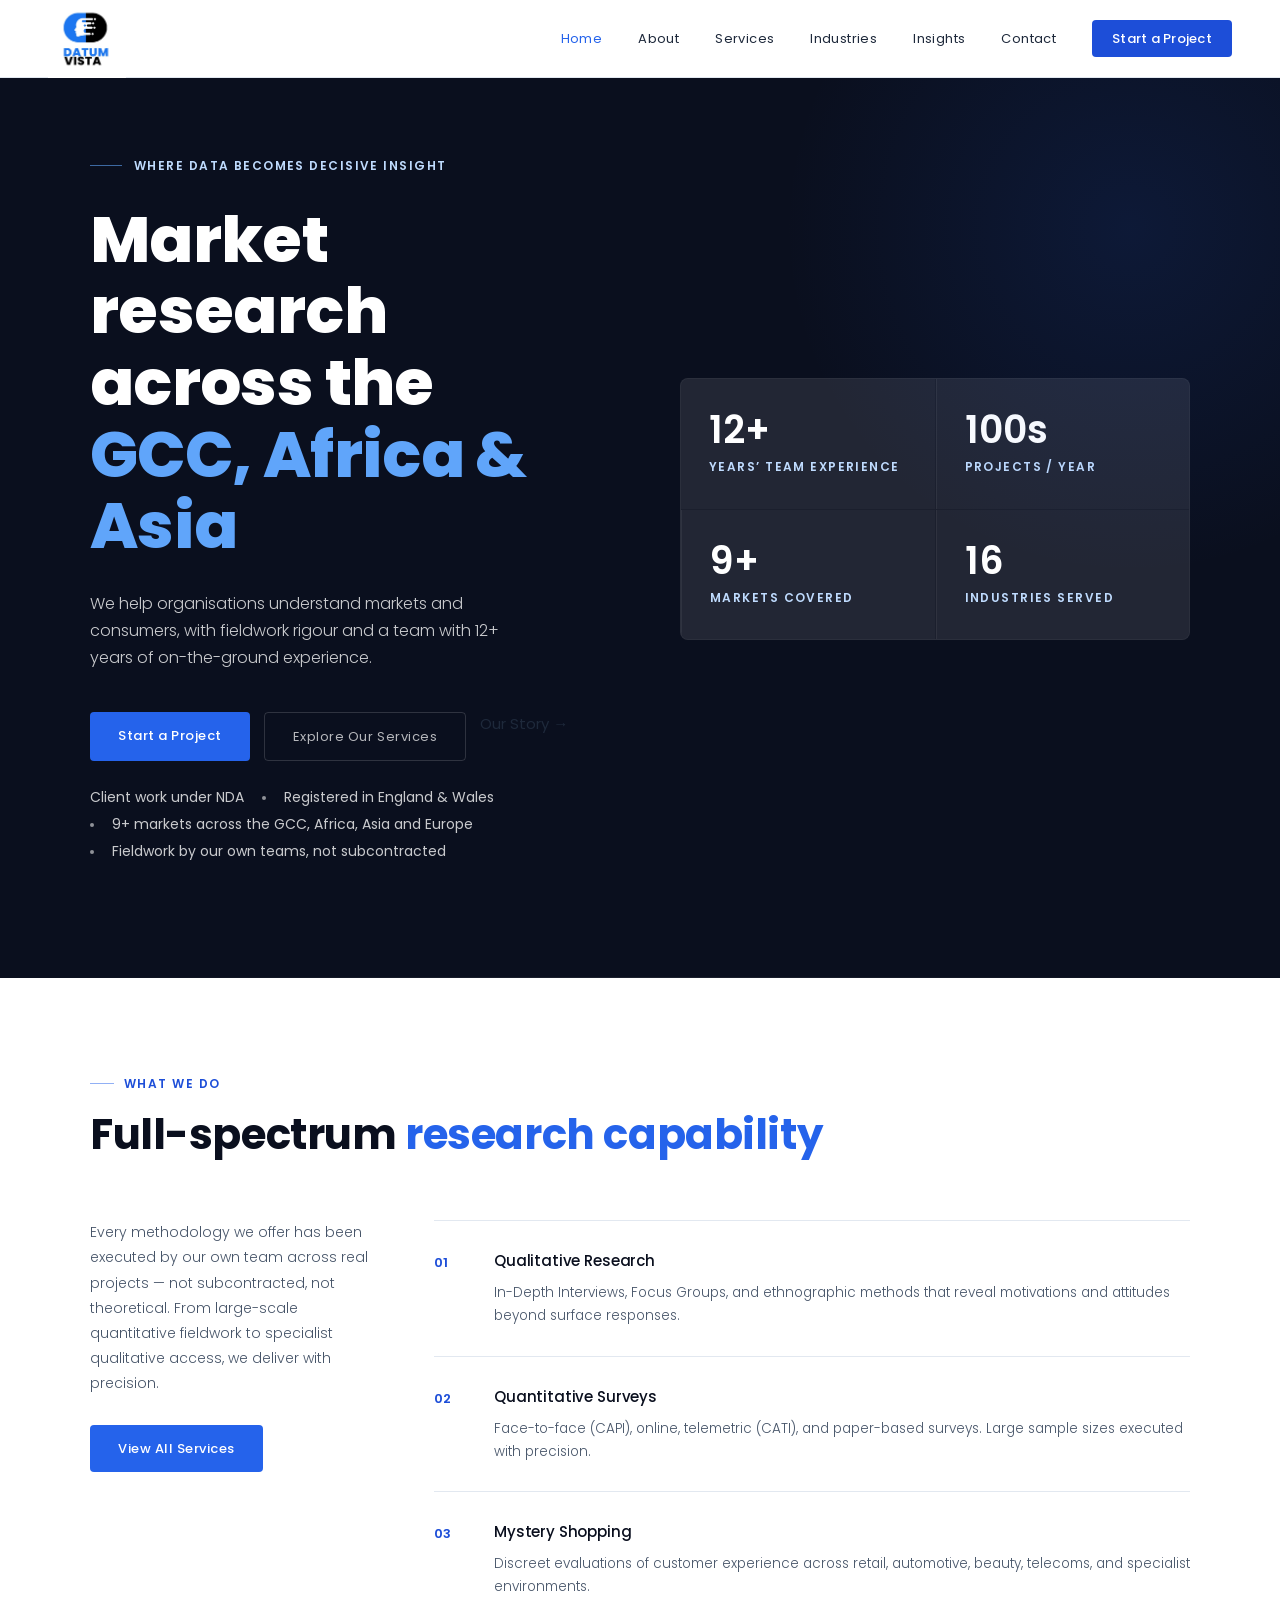
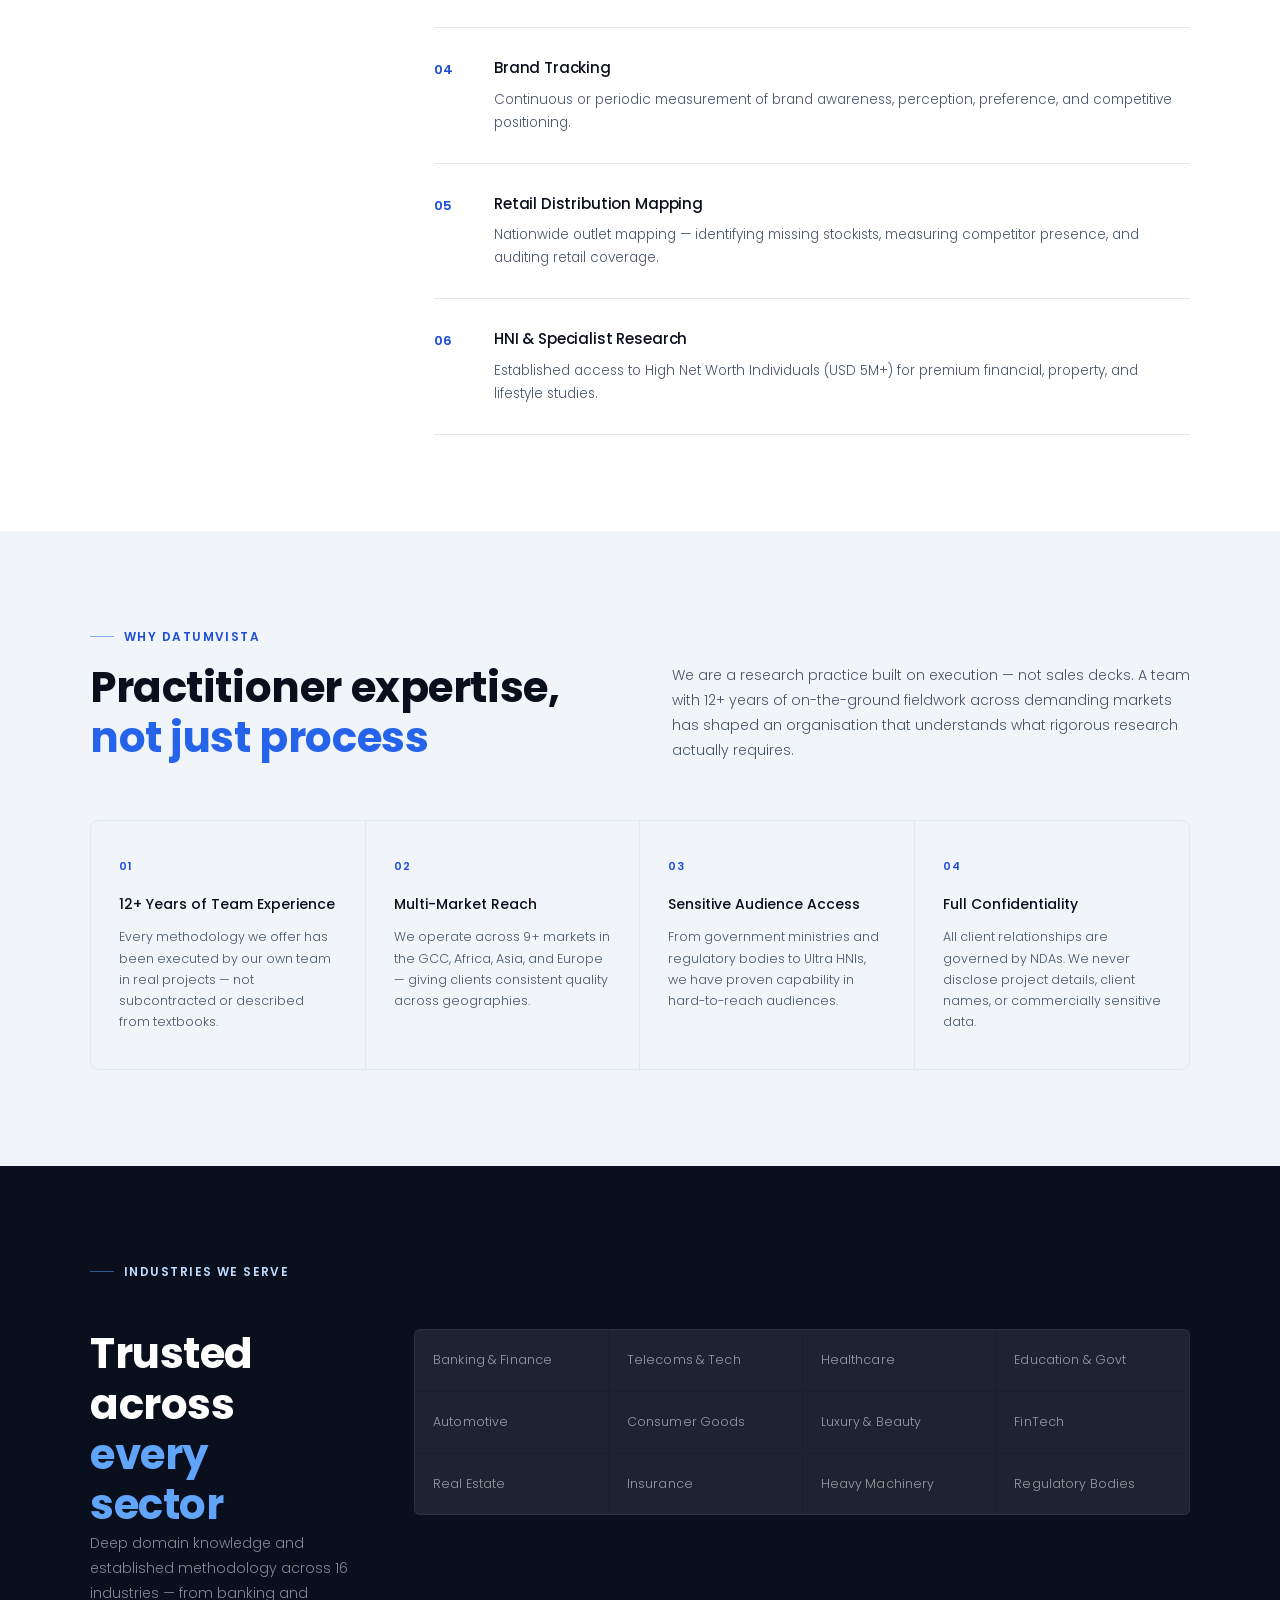
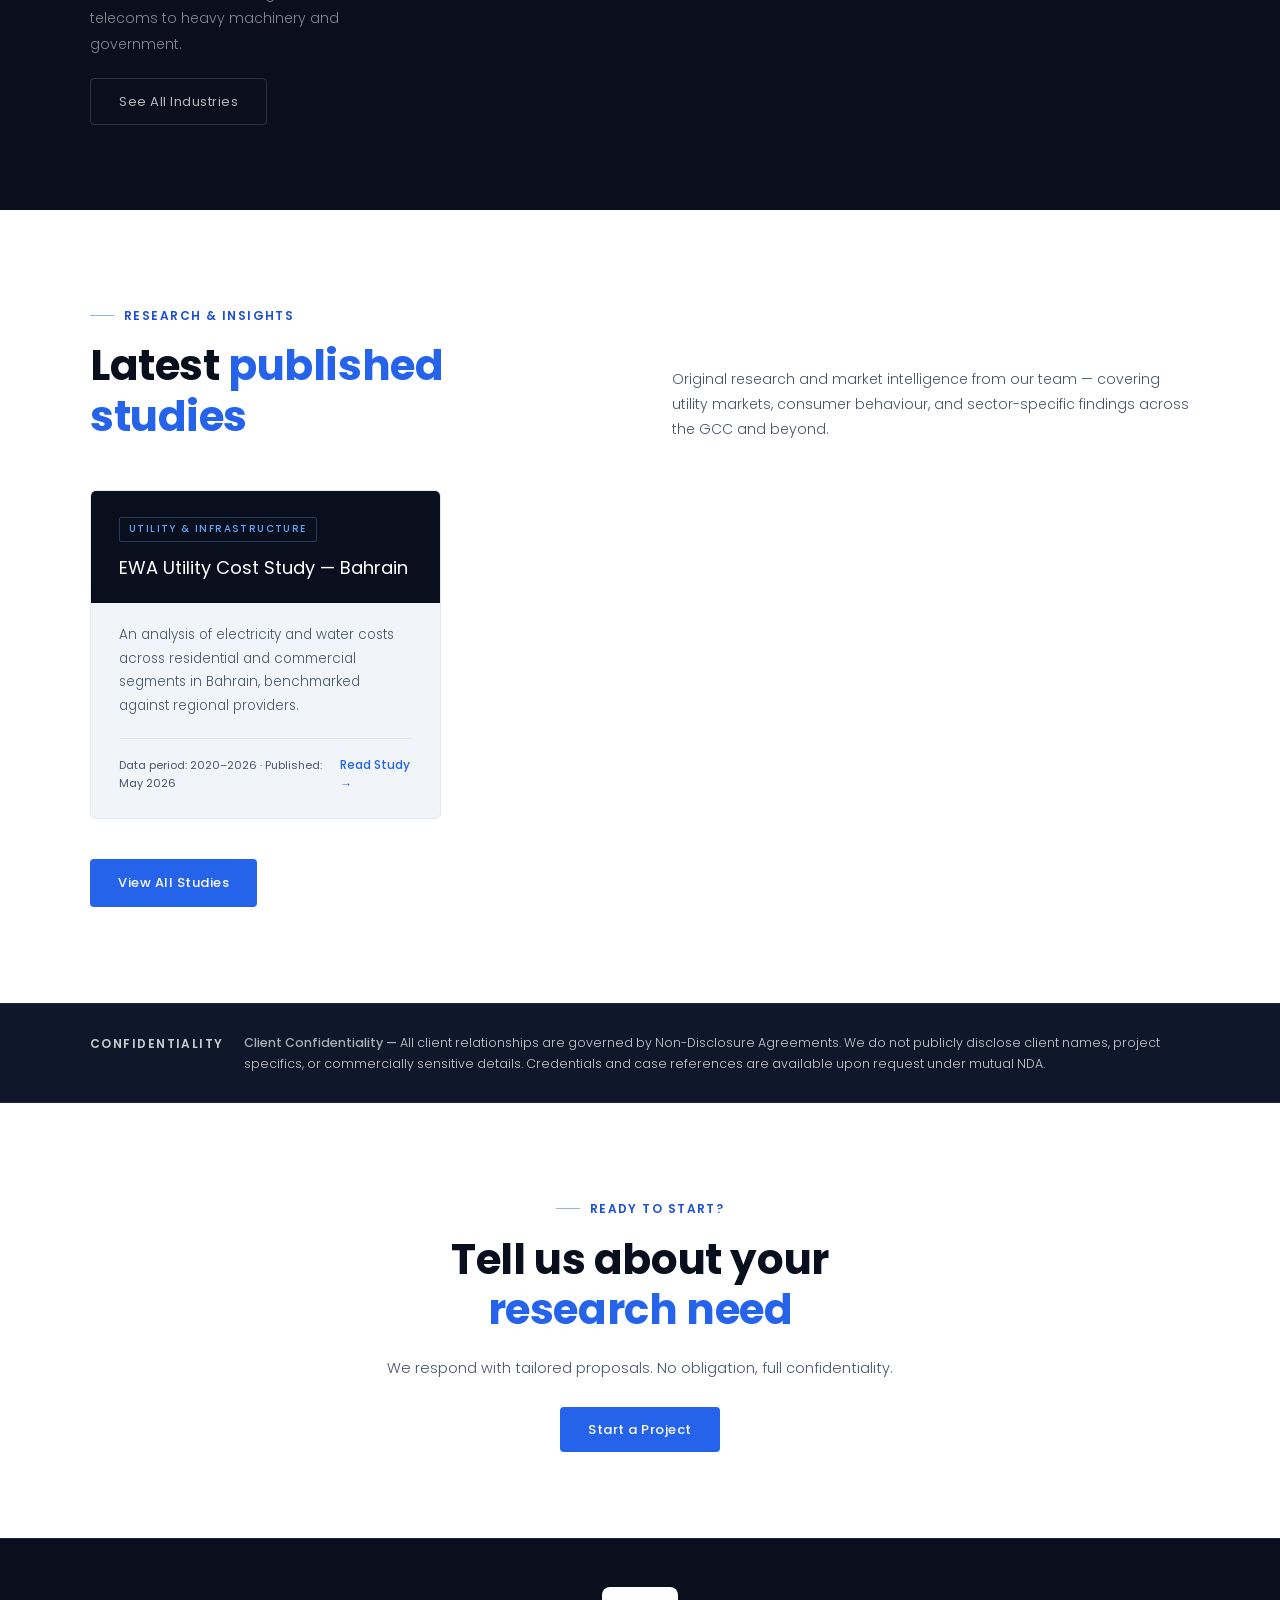
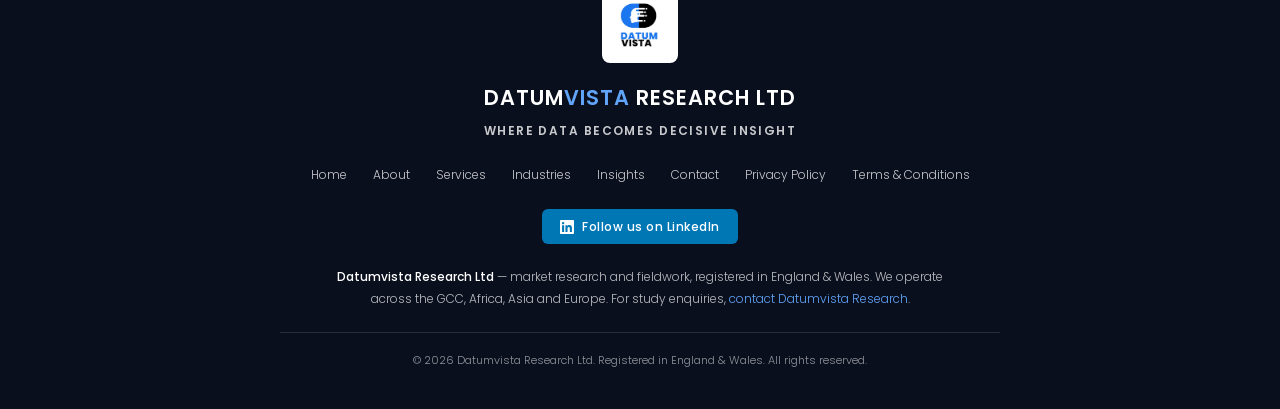
==== commit d3c7f582: "Rewrite the hero message, CTA hierarchy and stat tile Eyebrow now carries the slogan; the H1 states " ====
--- a/index.html
+++ b/index.html
@@ -20,7 +20,7 @@
   <meta name="twitter:title" content="Market Research in the GCC, Africa &amp; Asia | Datumvista">
   <meta name="twitter:description" content="Datumvista Research Ltd delivers qualitative, quantitative, mystery shopping and brand tracking fieldwork across the GCC, Africa, Asia and Europe.">
   <meta name="twitter:image" content="https://datumvista.com/css/Images/dv-social-card.png">
-  <link rel="stylesheet" href="css/style.css?v=20261101-4">
+  <link rel="stylesheet" href="css/style.css?v=20261101-5">
   <link rel="preconnect" href="https://fonts.googleapis.com">
   <link href="https://fonts.googleapis.com/css2?family=Poppins:wght@400;500;600;700;800&display=swap" rel="stylesheet">
   <style>
@@ -33,7 +33,6 @@
       --white: #ffffff;
       --border: #e2e8f0;
       --dark: #0a0f1e;
-      --gold: #c9a84c;
     }
 
     /* Header styles live in css/style.css (one shared header for every page) */
@@ -523,12 +522,13 @@
   <div class="dv-hero">
     <div class="hero-inner-dv">
       <div class="hero-left">
-        <div class="hero-overline-dv">Market Research &nbsp;·&nbsp; Consumer Insights &nbsp;·&nbsp; Strategic Intelligence</div>
-        <h1 class="hero-h1">Where Data Becomes<br><em>Decisive Insight</em></h1>
-        <p class="hero-desc-dv">We help organisations understand markets, consumers, and competitors — with fieldwork rigour, methodological depth, and a team with 12+ years of on-the-ground experience across emerging and established markets.</p>
+        <div class="hero-overline-dv">Where Data Becomes Decisive Insight</div>
+        <h1 class="hero-h1">Market research across the<br><em>GCC, Africa &amp; Asia</em></h1>
+        <p class="hero-desc-dv">We help organisations understand markets and consumers, with fieldwork rigour and a team with 12+ years of on-the-ground experience.</p>
         <div class="hero-btns-dv">
-          <a href="services.html" class="btn-prim">Explore Our Services</a>
-          <a href="about.html" class="btn-sec">Our Story</a>
+          <a href="/contact.html" class="btn-prim">Start a Project</a>
+          <a href="/services.html" class="btn-sec">Explore Our Services</a>
+          <a href="/about.html" class="hero-link">Our Story <span aria-hidden="true">&rarr;</span></a>
         </div>
         <ul class="trust-strip">
           <li>Client work under NDA</li>
@@ -547,13 +547,14 @@
             <div class="stat-val-dv">100s</div>
             <div class="stat-lbl-dv">Projects / Year</div>
           </div>
+          <!-- TODO: replace "100s" with a real project count if one is available. -->
           <div class="stat-box stat-row-2">
             <div class="stat-val-dv">9+</div>
             <div class="stat-lbl-dv">Markets Covered</div>
           </div>
           <div class="stat-box stat-row-2">
-            <div class="stat-val-dv">HNI</div>
-            <div class="stat-lbl-dv">Specialist Access</div>
+            <div class="stat-val-dv">16</div>
+            <div class="stat-lbl-dv">Industries Served</div>
           </div>
         </div>
       </div>
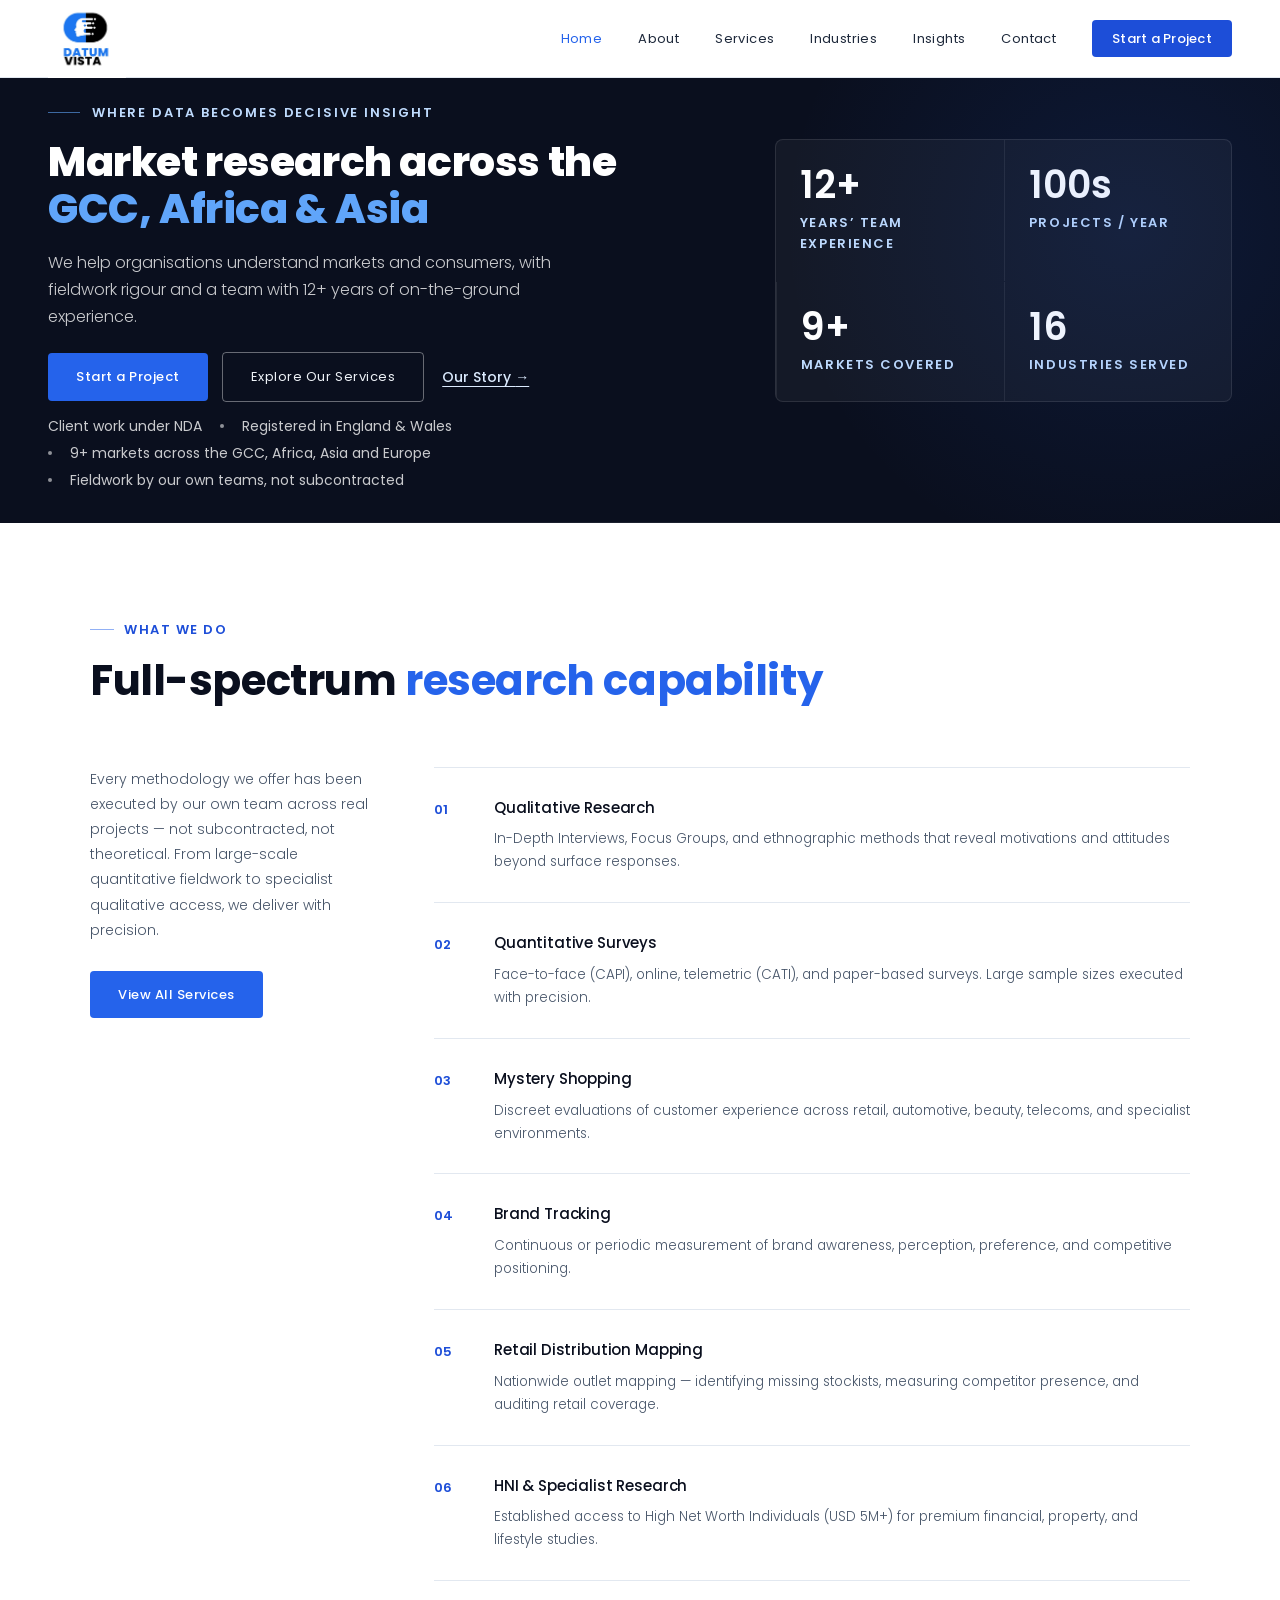
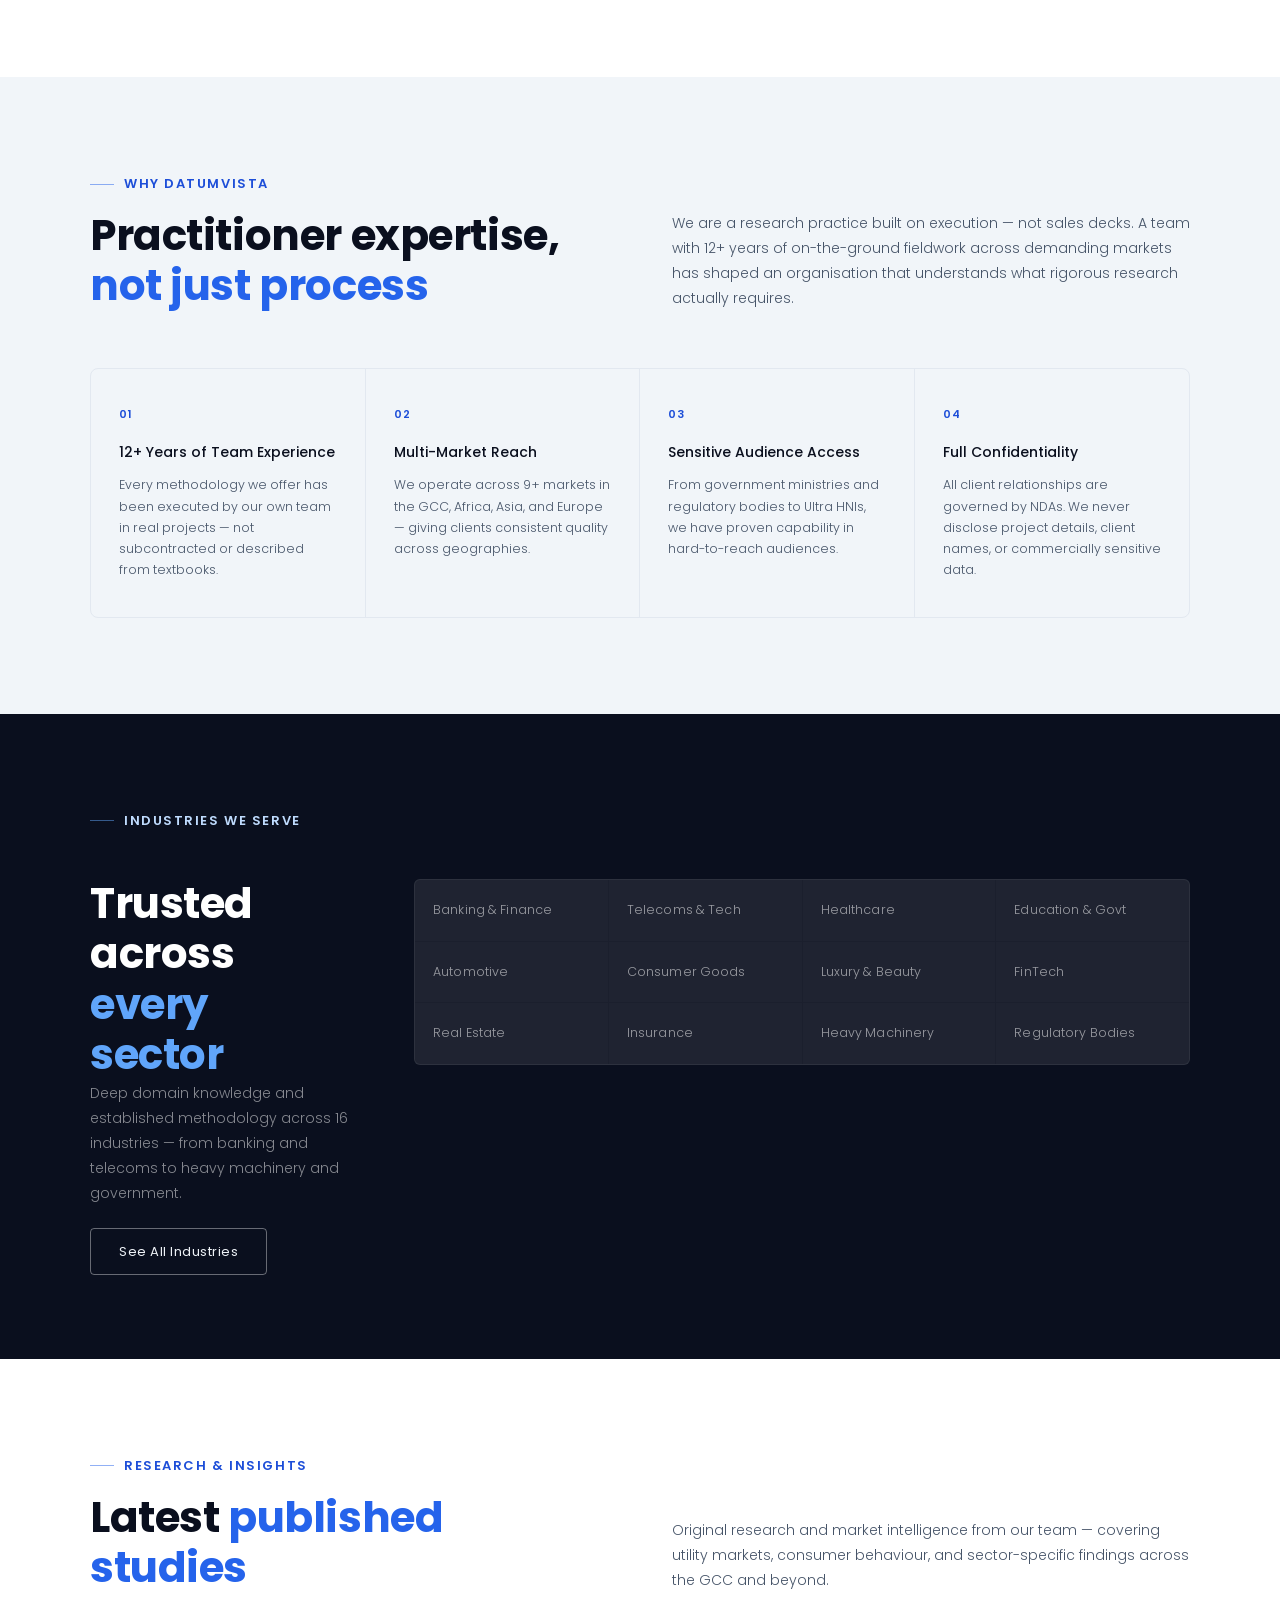
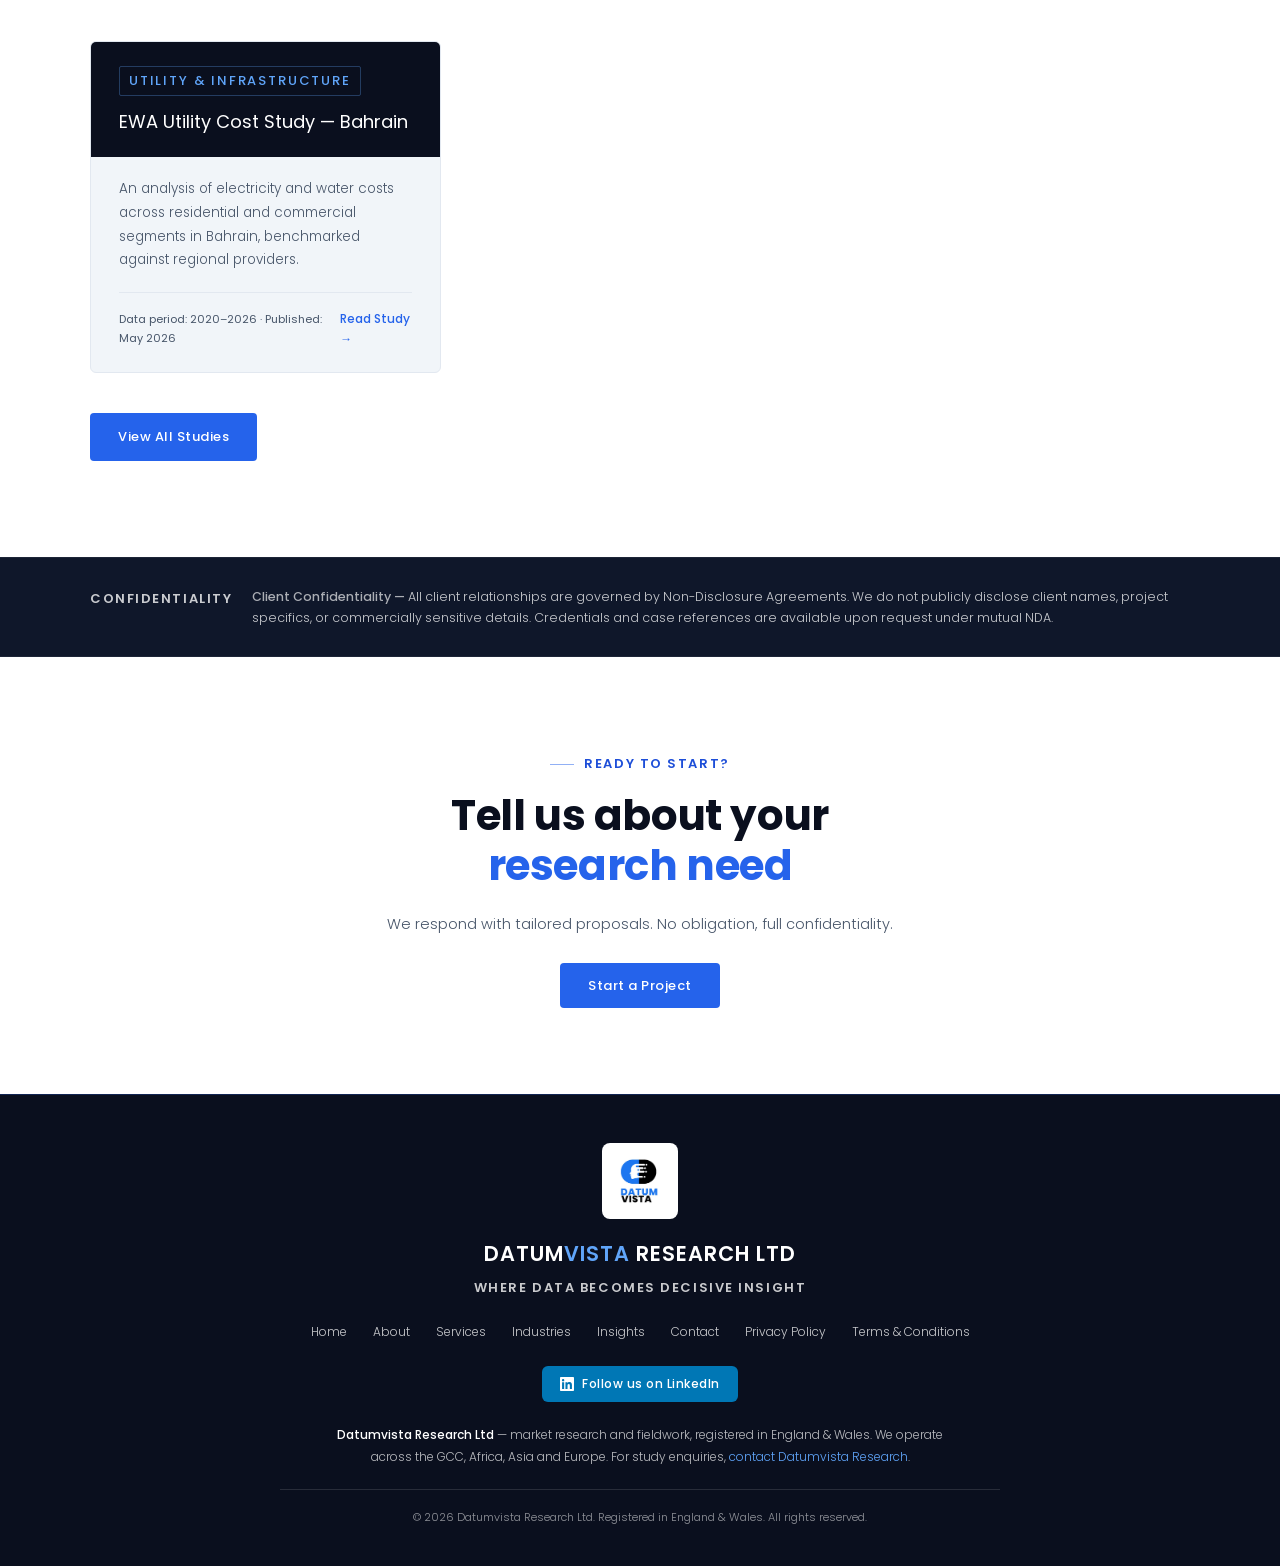
==== commit f2a1af69: "OPTIONAL: line the header up with the hero container The bar stays full-bleed but its contents now i" ====
--- a/index.html
+++ b/index.html
@@ -20,7 +20,7 @@
   <meta name="twitter:title" content="Market Research in the GCC, Africa &amp; Asia | Datumvista">
   <meta name="twitter:description" content="Datumvista Research Ltd delivers qualitative, quantitative, mystery shopping and brand tracking fieldwork across the GCC, Africa, Asia and Europe.">
   <meta name="twitter:image" content="https://datumvista.com/css/Images/dv-social-card.png">
-  <link rel="stylesheet" href="css/style.css?v=20261101-5">
+  <link rel="stylesheet" href="css/style.css?v=20261101-6">
   <link rel="preconnect" href="https://fonts.googleapis.com">
   <link href="https://fonts.googleapis.com/css2?family=Poppins:wght@400;500;600;700;800&display=swap" rel="stylesheet">
   <style>
--- a/css/style.css
+++ b/css/style.css
@@ -1054,8 +1054,9 @@
 body .stat-lbl-dv,
 body .discipline-tag,
 body .dv-conf-label,
-body .footer-tag {
-  font-size: 12px;
+body .footer-tag,
+body .ey {
+  font-size: 13px;
   font-weight: 600;
   letter-spacing: 0.12em;
 }
@@ -1091,6 +1092,19 @@
 body .dv-conf-label {
   color: var(--on-dark-muted);
 }
+
+/* Overlines that live in inline styles or page-level CSS */
+body a[href*="bahrain-utility-cost-study"] div[style*="font-size:10px"] {
+  font-size: 13px !important;
+}
+body .policy-meta-item strong {
+  font-size: 13px;
+  letter-spacing: 0.08em;
+}
+/* Study page chrome, kept to CSS so its markup stays untouched */
+body #hero .hero-tag { font-size: 13px; }
+body .dt th { font-size: 13px; }
+body #topbar .ref { font-size: 13px; }
 
 /* ---- 4. Placeholders and dim helper text ---- */
 body ::placeholder {
@@ -1316,7 +1330,118 @@
   }
 }
 
-/* ---- 9. Hero trust strip (index only) ---- */
+/* ---- 10. Home hero: message, CTA hierarchy, above-the-fold fit ---- */
+/* Remove the forced full-height hero and compress it so the eyebrow, H1,
+   paragraph, primary CTA and the whole trust strip fit a 768px-tall screen. */
+body .dv-hero {
+  min-height: 0;
+  align-items: start;
+  padding-top: 24px;
+  padding-bottom: 32px;
+}
+
+body .hero-inner-dv {
+  max-width: 1200px;
+  grid-template-columns: 1.45fr 1fr;
+  gap: 64px;
+  align-items: start;
+}
+
+/* One line at every width, 13px, >= 4.5:1 */
+body .hero-overline-dv {
+  font-size: 13px;
+  font-weight: 600;
+  letter-spacing: 0.14em;
+  white-space: nowrap;
+  margin-bottom: 16px;
+}
+
+body .hero-h1 {
+  font-size: clamp(2.25rem, 3.2vw, 2.75rem);
+  line-height: 1.14;
+  margin-bottom: 16px;
+}
+
+body .hero-desc-dv {
+  color: #e2e8f0;
+  font-size: 16px;
+  max-width: 52ch;
+  margin-bottom: 22px;
+}
+
+body .hero-btns-dv {
+  align-items: center;
+  gap: 14px;
+  margin-bottom: 0;
+}
+
+/* Outline secondary button on the dark hero */
+body .btn-sec {
+  color: #eef2f7;
+  border-color: rgba(255,255,255,0.38);
+}
+body .btn-sec:hover,
+body .btn-sec:focus-visible {
+  color: #ffffff;
+  border-color: #ffffff;
+}
+
+/* Tertiary text link */
+body .hero-link {
+  color: #dbeafe;
+  font-size: 14px;
+  font-weight: 500;
+  text-decoration: underline;
+  text-underline-offset: 4px;
+  padding: 10px 4px;
+  white-space: nowrap;
+}
+body .hero-link:hover,
+body .hero-link:focus-visible {
+  color: #ffffff;
+}
+
+body .trust-strip {
+  margin-top: 14px;
+}
+
+/* Stat card: aligned to the H1, lighter panel, thinner dividers */
+body .hero-right {
+  margin-top: 37px;
+  background: rgba(255,255,255,0.045);
+  border-color: rgba(255,255,255,0.10);
+}
+body .stat-box {
+  background: transparent;
+  padding: 26px 24px;
+}
+body .stat-box:hover { background: rgba(255,255,255,0.04); }
+body .stat-box + .stat-box { border-left-color: rgba(255,255,255,0.08); }
+body .stat-row-2 .stat-box { border-top-color: rgba(255,255,255,0.08); }
+
+/* Mobile: stack the three controls, primary full width */
+@media (max-width: 900px) {
+  body .hero-btns-dv {
+    flex-direction: column;
+    align-items: stretch;
+  }
+  body .hero-right { margin-top: 24px; }
+}
+
+@media (max-width: 600px) {
+  /* the rule costs ~44px; the overline must stay on one line */
+  body .hero-overline-dv::before { display: none; }
+}
+
+/* ---- 11. One grid: header inset matches the hero container ---- */
+/* Keeps the bar full-bleed but pushes its contents in to the same edges the
+   hero content uses, so the logo and the nav's last item line up with it. */
+@media (min-width: 901px) {
+  body .nav-bar {
+    padding-left: max(48px, calc((100vw - 1200px) / 2));
+    padding-right: max(48px, calc((100vw - 1200px) / 2));
+  }
+}
 .trust-strip {
   display: flex;
   flex-wrap: wrap;
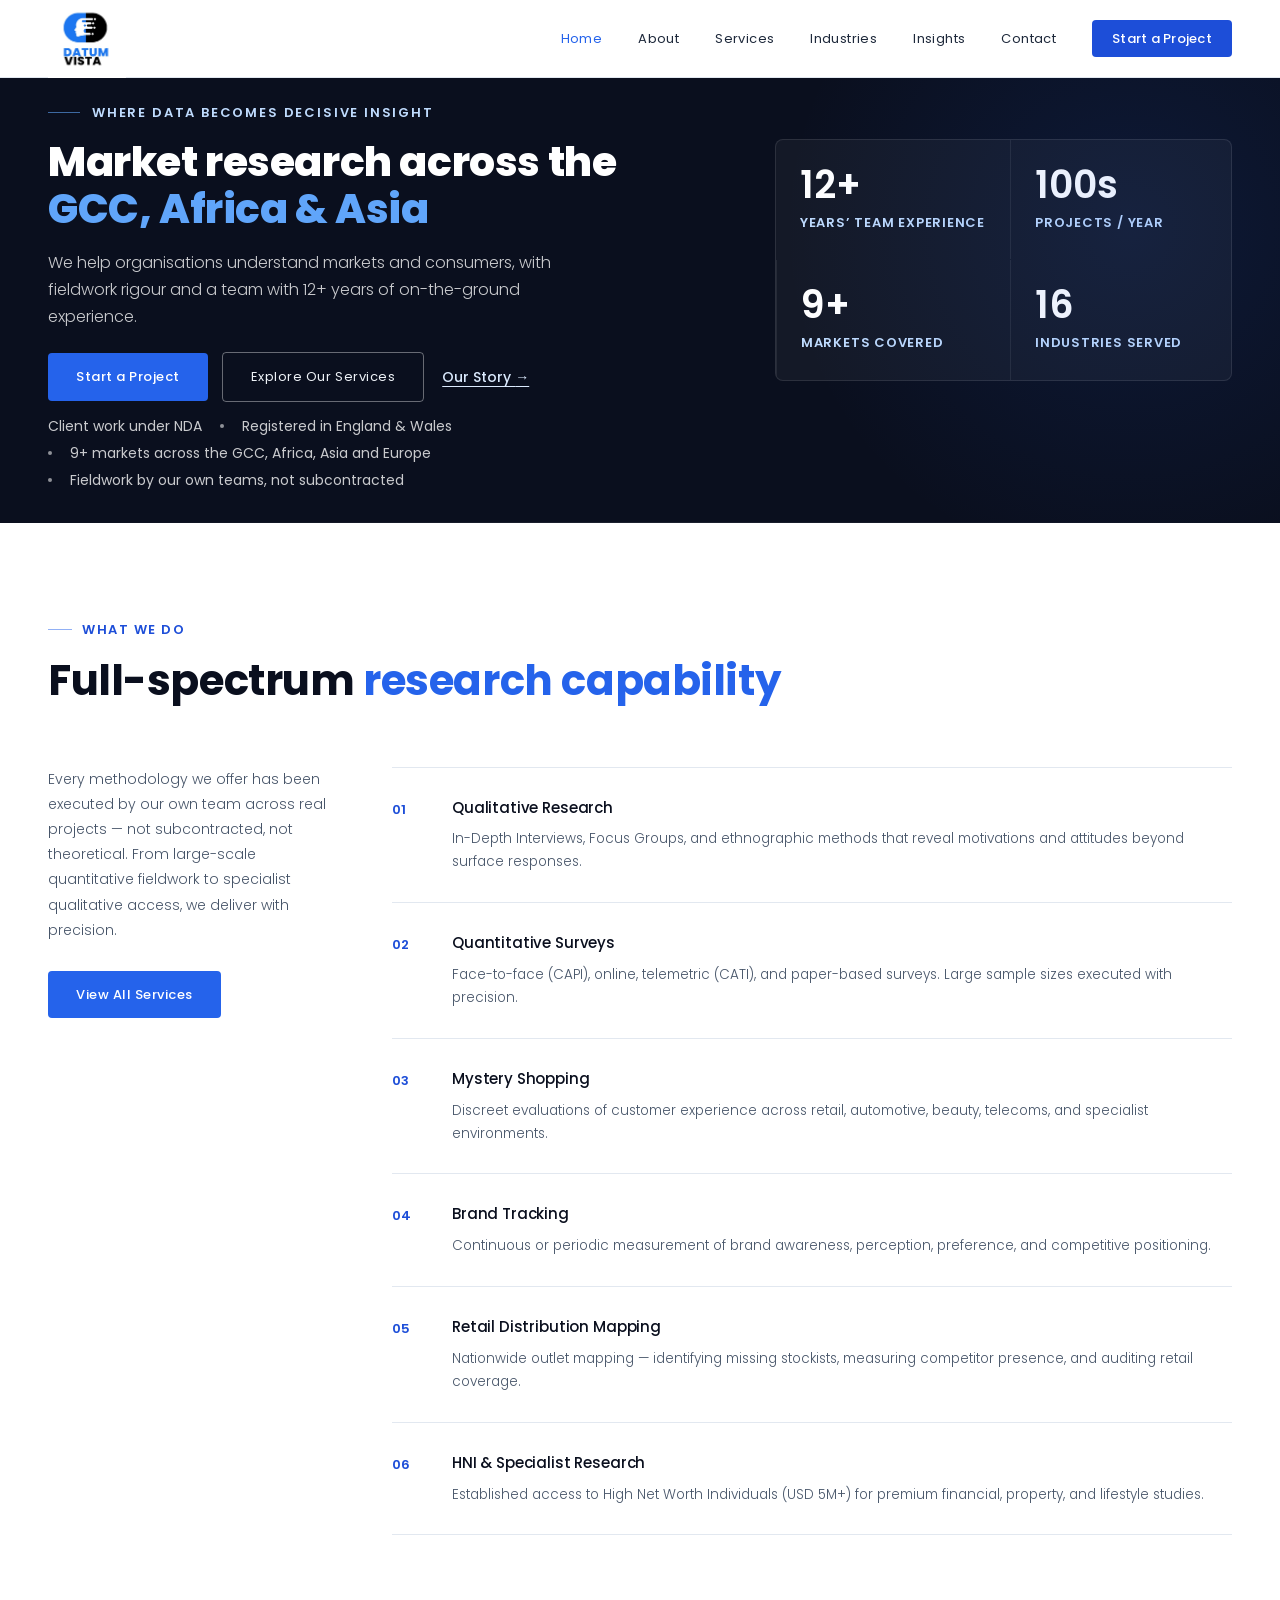
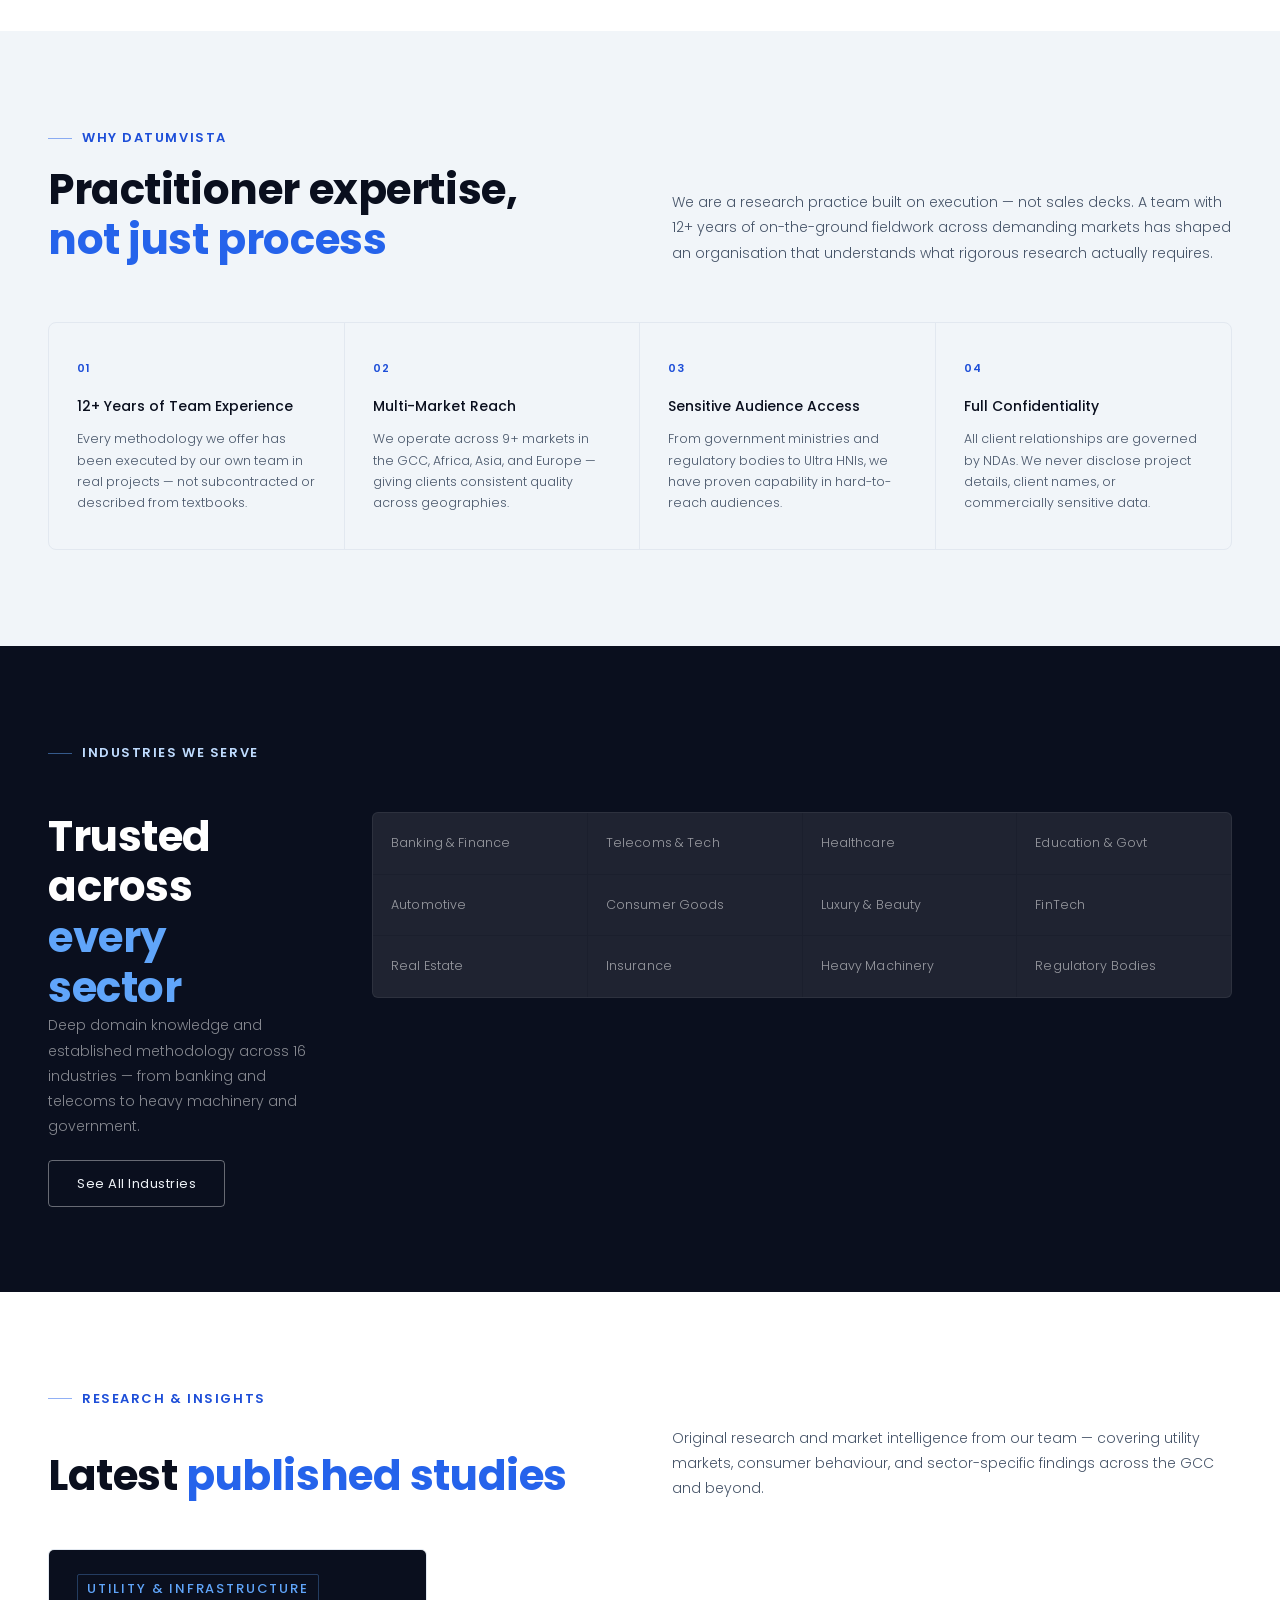
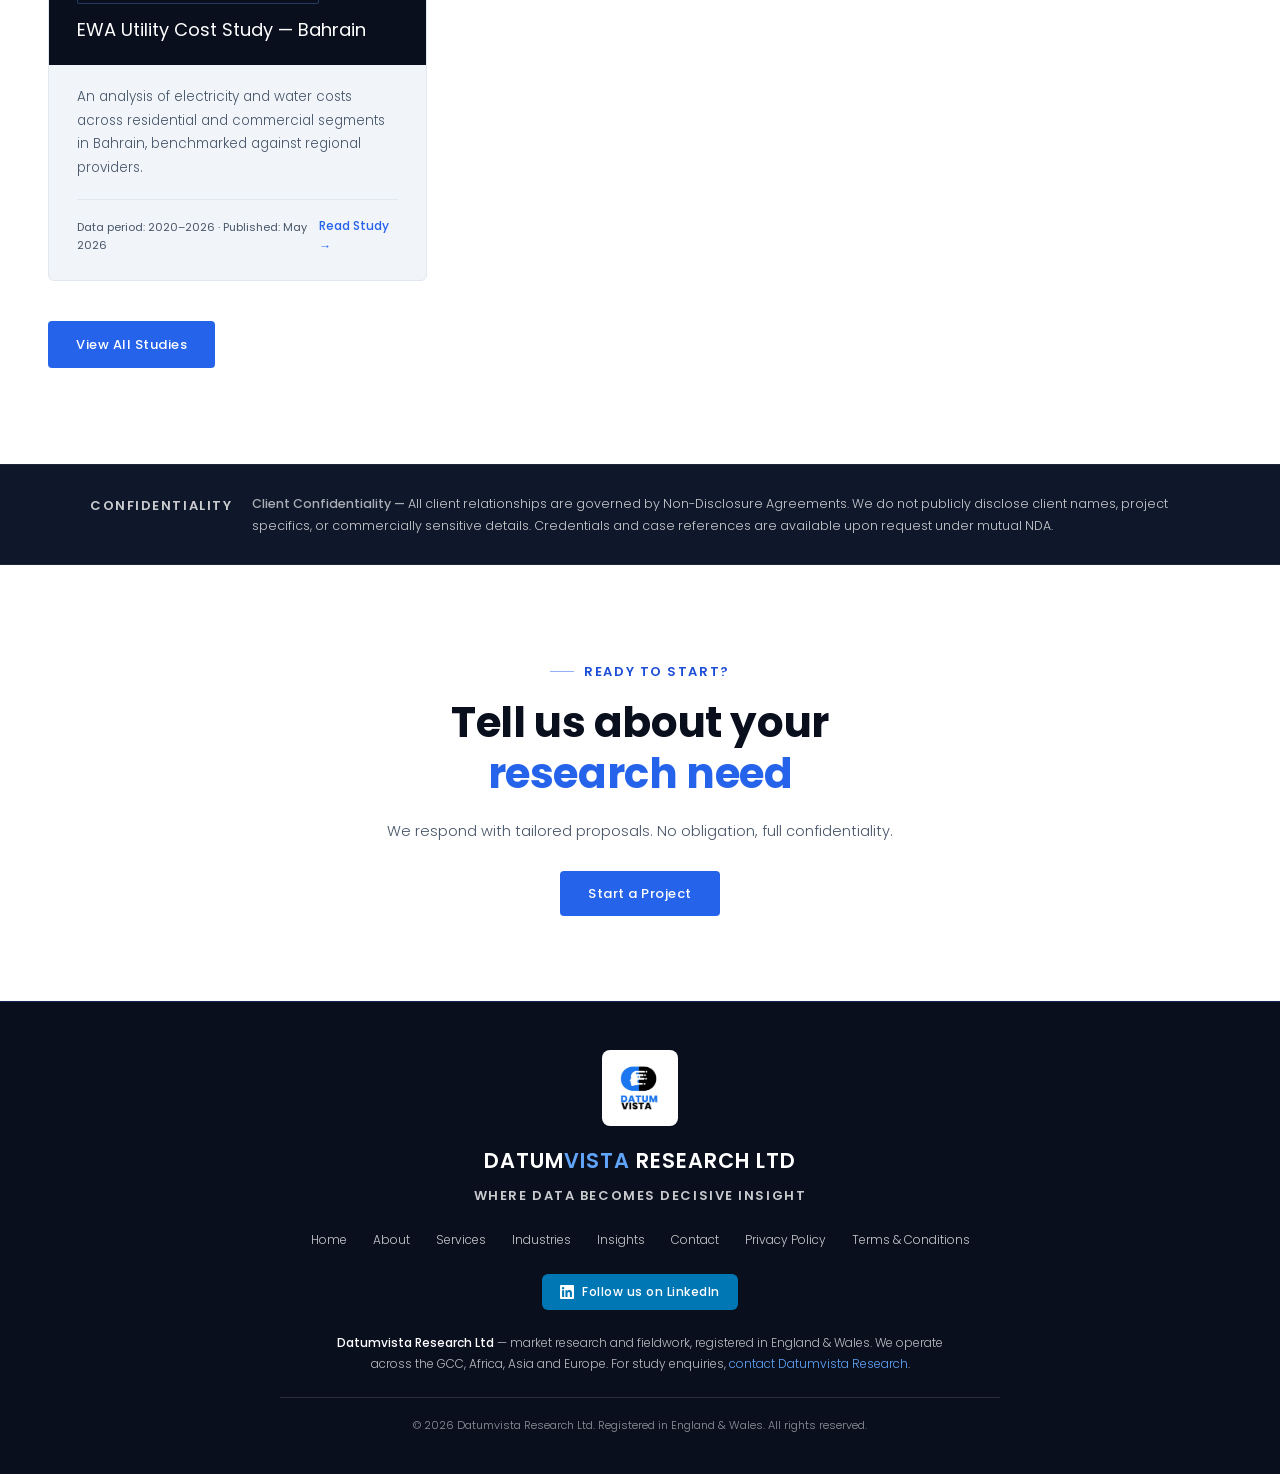
==== commit dd712aca: "Bump the stylesheet token" ====
--- a/index.html
+++ b/index.html
@@ -20,7 +20,7 @@
   <meta name="twitter:title" content="Market Research in the GCC, Africa &amp; Asia | Datumvista">
   <meta name="twitter:description" content="Datumvista Research Ltd delivers qualitative, quantitative, mystery shopping and brand tracking fieldwork across the GCC, Africa, Asia and Europe.">
   <meta name="twitter:image" content="https://datumvista.com/css/Images/dv-social-card.png">
-  <link rel="stylesheet" href="css/style.css?v=20261101-6">
+  <link rel="stylesheet" href="css/style.css?v=20261101-7">
   <link rel="preconnect" href="https://fonts.googleapis.com">
   <link href="https://fonts.googleapis.com/css2?family=Poppins:wght@400;500;600;700;800&display=swap" rel="stylesheet">
   <style>
--- a/css/style.css
+++ b/css/style.css
@@ -39,7 +39,13 @@
   --on-dark-muted: rgba(255,255,255,0.78);
   --on-dark-soft:  rgba(255,255,255,0.68);
   --focus-ring: #1d4ed8;
+  --container: 1200px;
+  --gutter: 48px;
   --header-h:    78px;
+}
+
+@media (max-width: 900px) {
+  :root { --gutter: 24px; }
 }
 
 html { scroll-behavior: smooth; }
@@ -1105,6 +1111,7 @@
 body #hero .hero-tag { font-size: 13px; }
 body .dt th { font-size: 13px; }
 body #topbar .ref { font-size: 13px; }
+body #topbar > span:first-child { font-size: 13px; opacity: 1; }
 
 /* ---- 4. Placeholders and dim helper text ---- */
 body ::placeholder {
@@ -1419,6 +1426,14 @@
 body .stat-box + .stat-box { border-left-color: rgba(255,255,255,0.08); }
 body .stat-row-2 .stat-box { border-top-color: rgba(255,255,255,0.08); }
 
+/* Stat labels: one line on desktop so the tiles stay short; mobile may wrap */
+@media (min-width: 901px) {
+  body .stat-lbl-dv {
+    white-space: nowrap;
+    letter-spacing: 0.06em;
+  }
+}
+
 /* Mobile: stack the three controls, primary full width */
 @media (max-width: 900px) {
   body .hero-btns-dv {
@@ -1433,14 +1448,31 @@
   body .hero-overline-dv::before { display: none; }
 }
 
-/* ---- 11. One grid: header inset matches the hero container ---- */
-/* Keeps the bar full-bleed but pushes its contents in to the same edges the
-   hero content uses, so the logo and the nav's last item line up with it. */
-@media (min-width: 901px) {
-  body .nav-bar {
-    padding-left: max(48px, calc((100vw - 1200px) / 2));
-    padding-right: max(48px, calc((100vw - 1200px) / 2));
-  }
+/* ---- 11. One grid: every container shares one width and gutter ---- */
+/* The bar stays full-bleed but its contents inset to the container edges, and the
+   section containers use the same width so the logo, the content and the nav's
+   last item all line up on every page. */
+body .nav-bar {
+  padding-left: max(var(--gutter), calc((100vw - var(--container)) / 2));
+  padding-right: max(var(--gutter), calc((100vw - var(--container)) / 2));
+}
+
+body .hero-inner-dv,
+body .dv-inner,
+body .inner,
+body .studies-inner,
+body .footer-inner {
+  max-width: var(--container);
+}
+
+body .sec,
+body .dv-sec,
+body .dv-hero,
+body .dv-cta,
+body .dv-conf,
+body .conf-bar {
+  padding-left: var(--gutter);
+  padding-right: var(--gutter);
 }
 .trust-strip {
   display: flex;
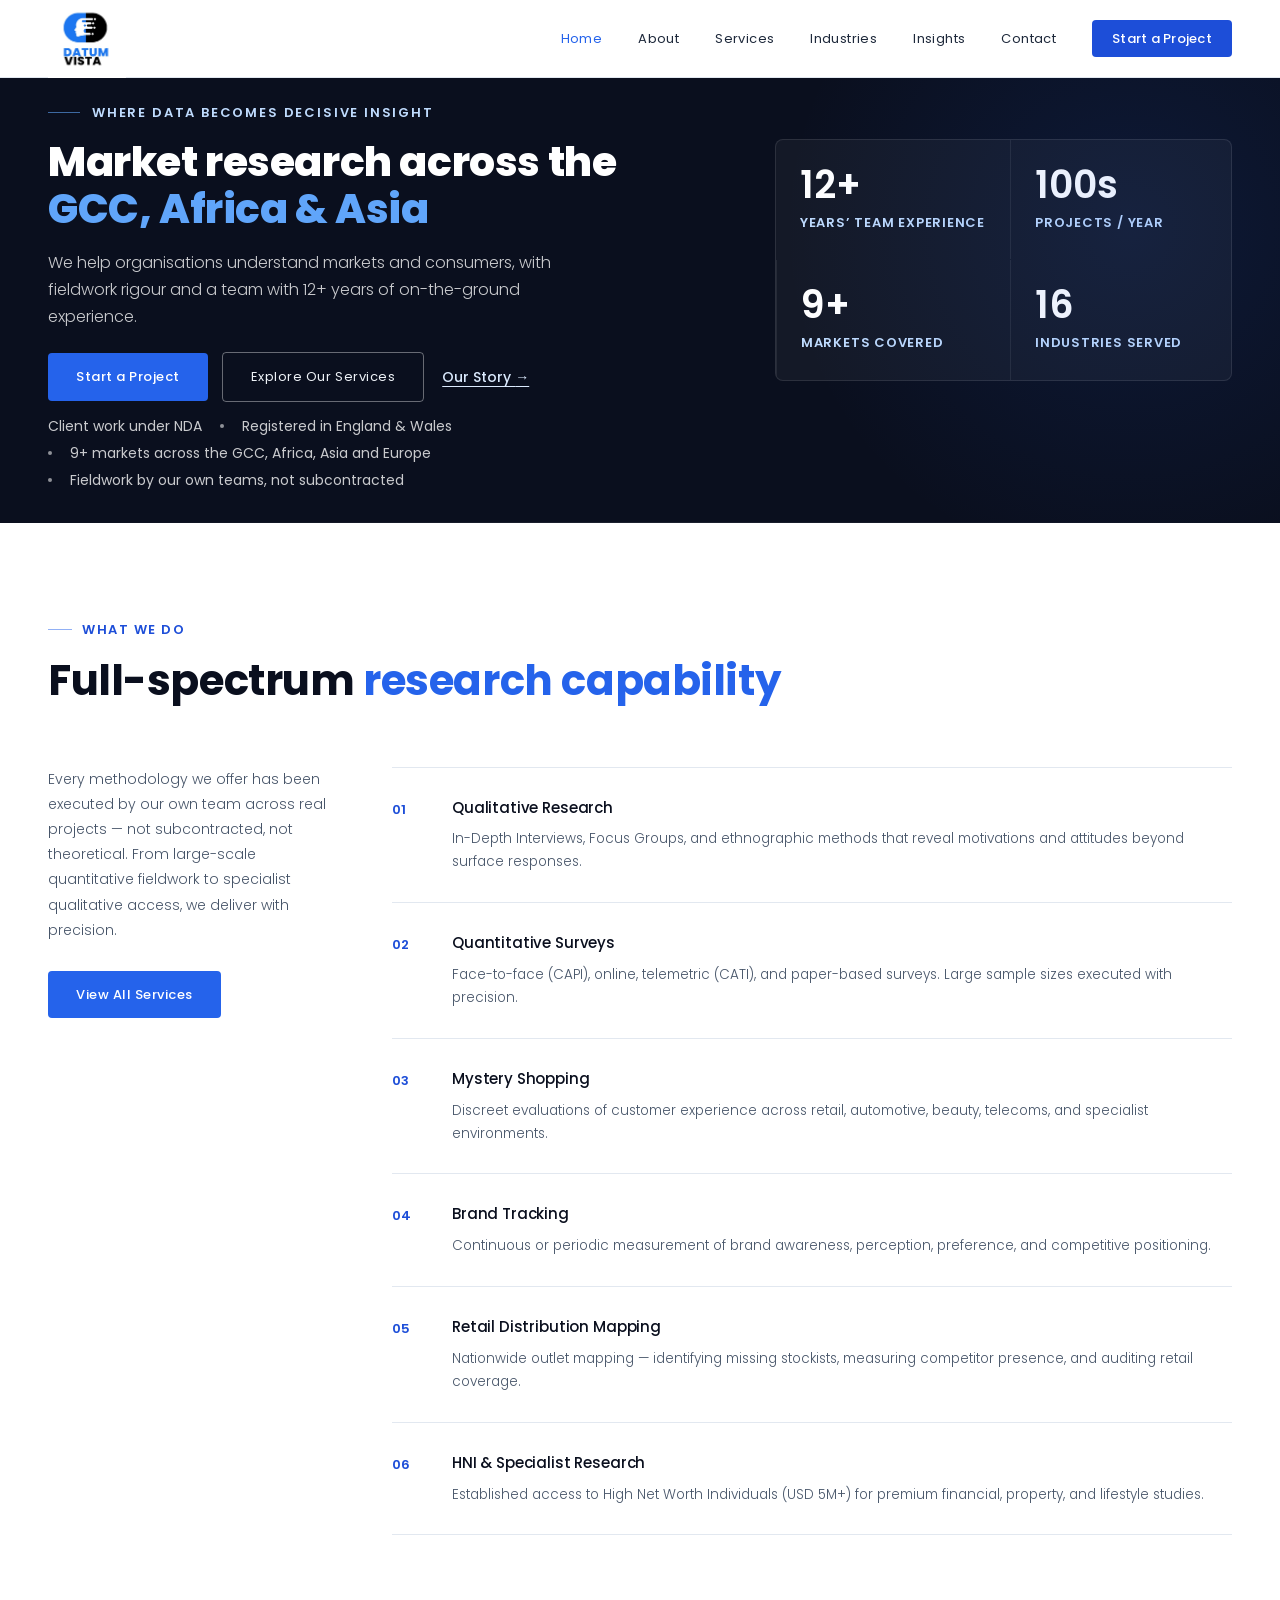
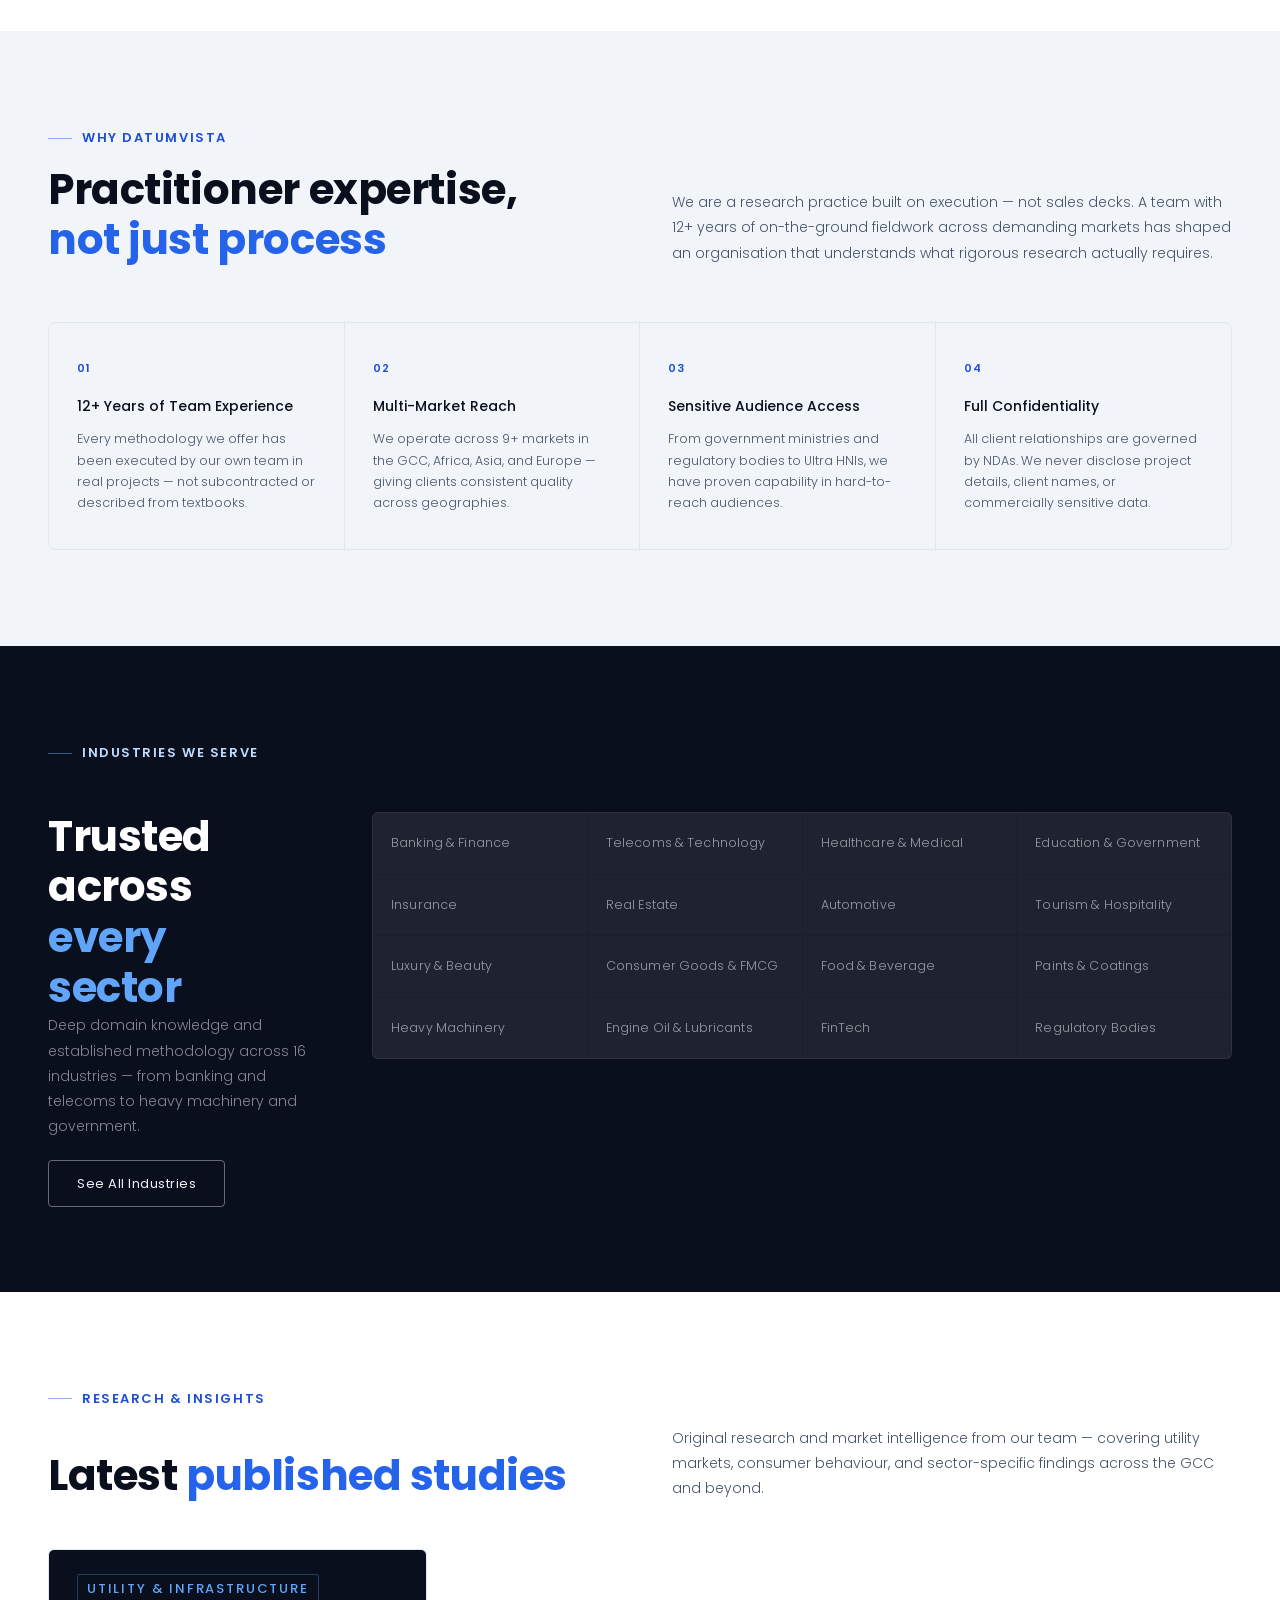
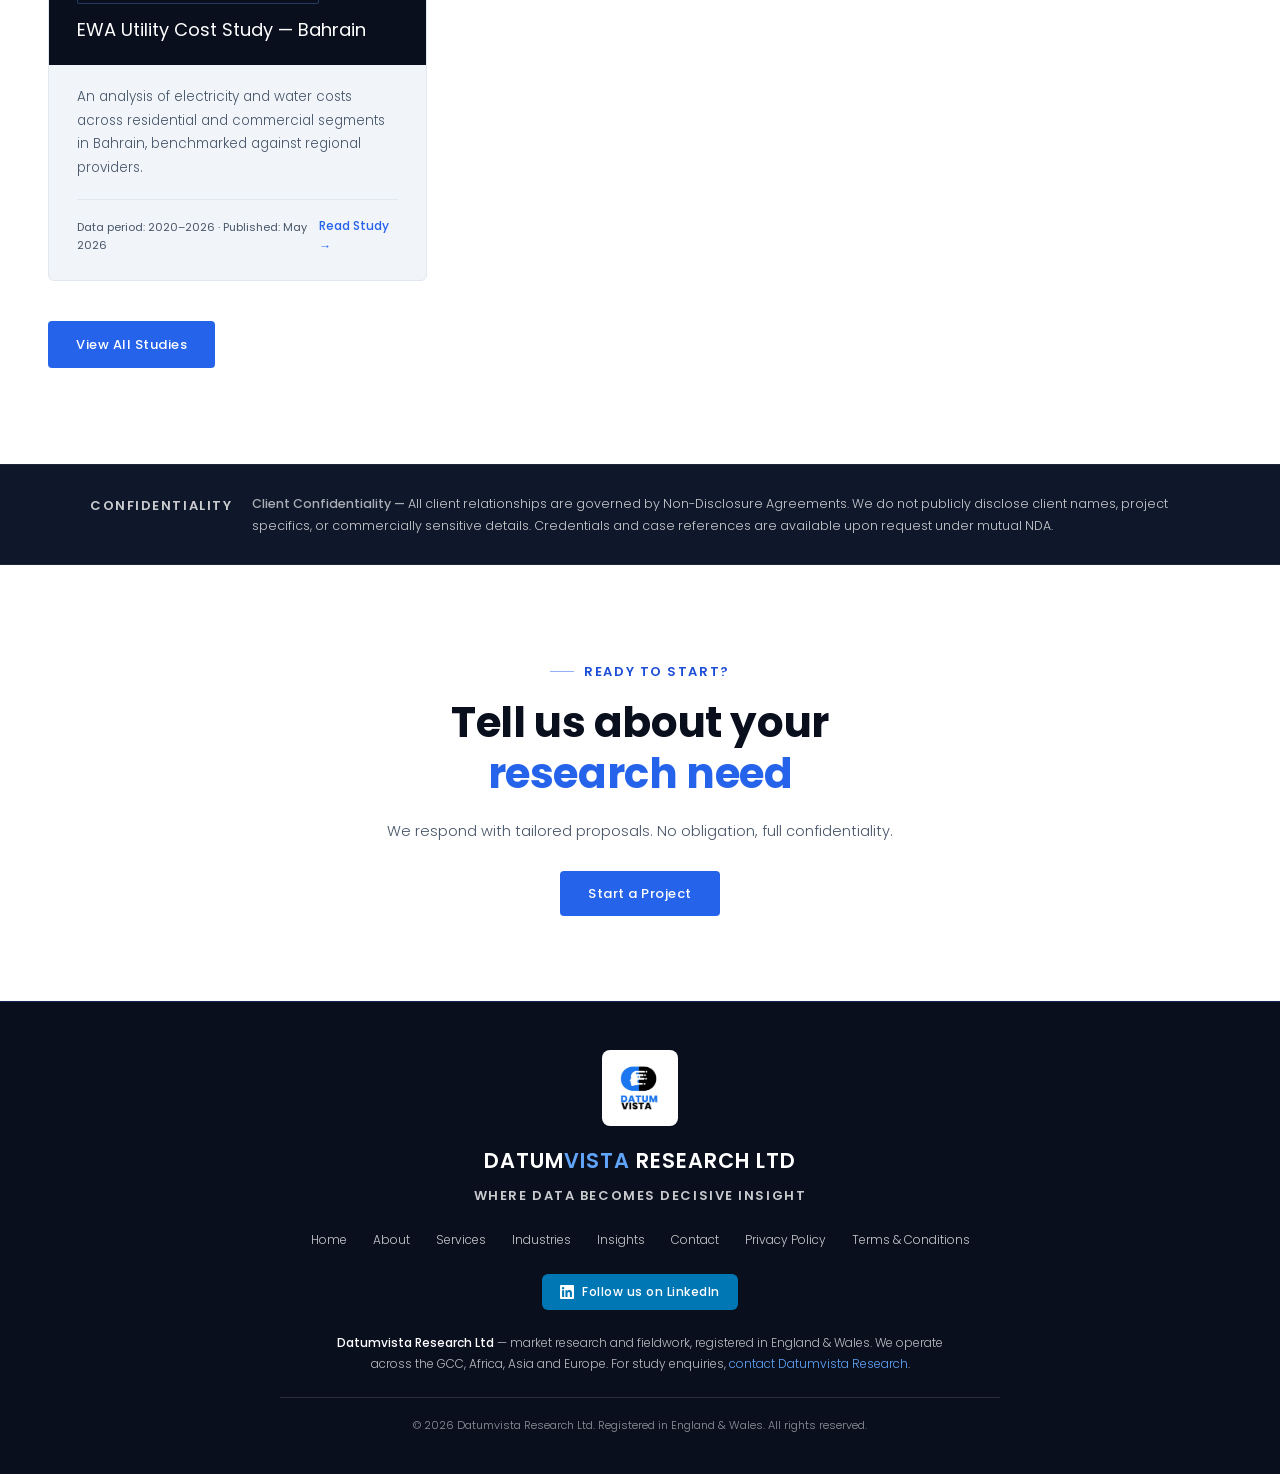
==== commit 0f2f0e33: "List all 16 industries in the home page sector grid The grid showed 12 of the 16 industries listed o" ====
--- a/index.html
+++ b/index.html
@@ -668,16 +668,20 @@
         </div>
         <div class="sectors-grid">
           <div class="sector-cell">Banking & Finance</div>
-          <div class="sector-cell">Telecoms & Tech</div>
-          <div class="sector-cell">Healthcare</div>
-          <div class="sector-cell">Education & Govt</div>
+          <div class="sector-cell">Telecoms & Technology</div>
+          <div class="sector-cell">Healthcare & Medical</div>
+          <div class="sector-cell">Education & Government</div>
+          <div class="sector-cell">Insurance</div>
+          <div class="sector-cell">Real Estate</div>
           <div class="sector-cell">Automotive</div>
-          <div class="sector-cell">Consumer Goods</div>
+          <div class="sector-cell">Tourism & Hospitality</div>
           <div class="sector-cell">Luxury & Beauty</div>
+          <div class="sector-cell">Consumer Goods & FMCG</div>
+          <div class="sector-cell">Food & Beverage</div>
+          <div class="sector-cell">Paints & Coatings</div>
+          <div class="sector-cell">Heavy Machinery</div>
+          <div class="sector-cell">Engine Oil & Lubricants</div>
           <div class="sector-cell">FinTech</div>
-          <div class="sector-cell">Real Estate</div>
-          <div class="sector-cell">Insurance</div>
-          <div class="sector-cell">Heavy Machinery</div>
           <div class="sector-cell">Regulatory Bodies</div>
         </div>
       </div>
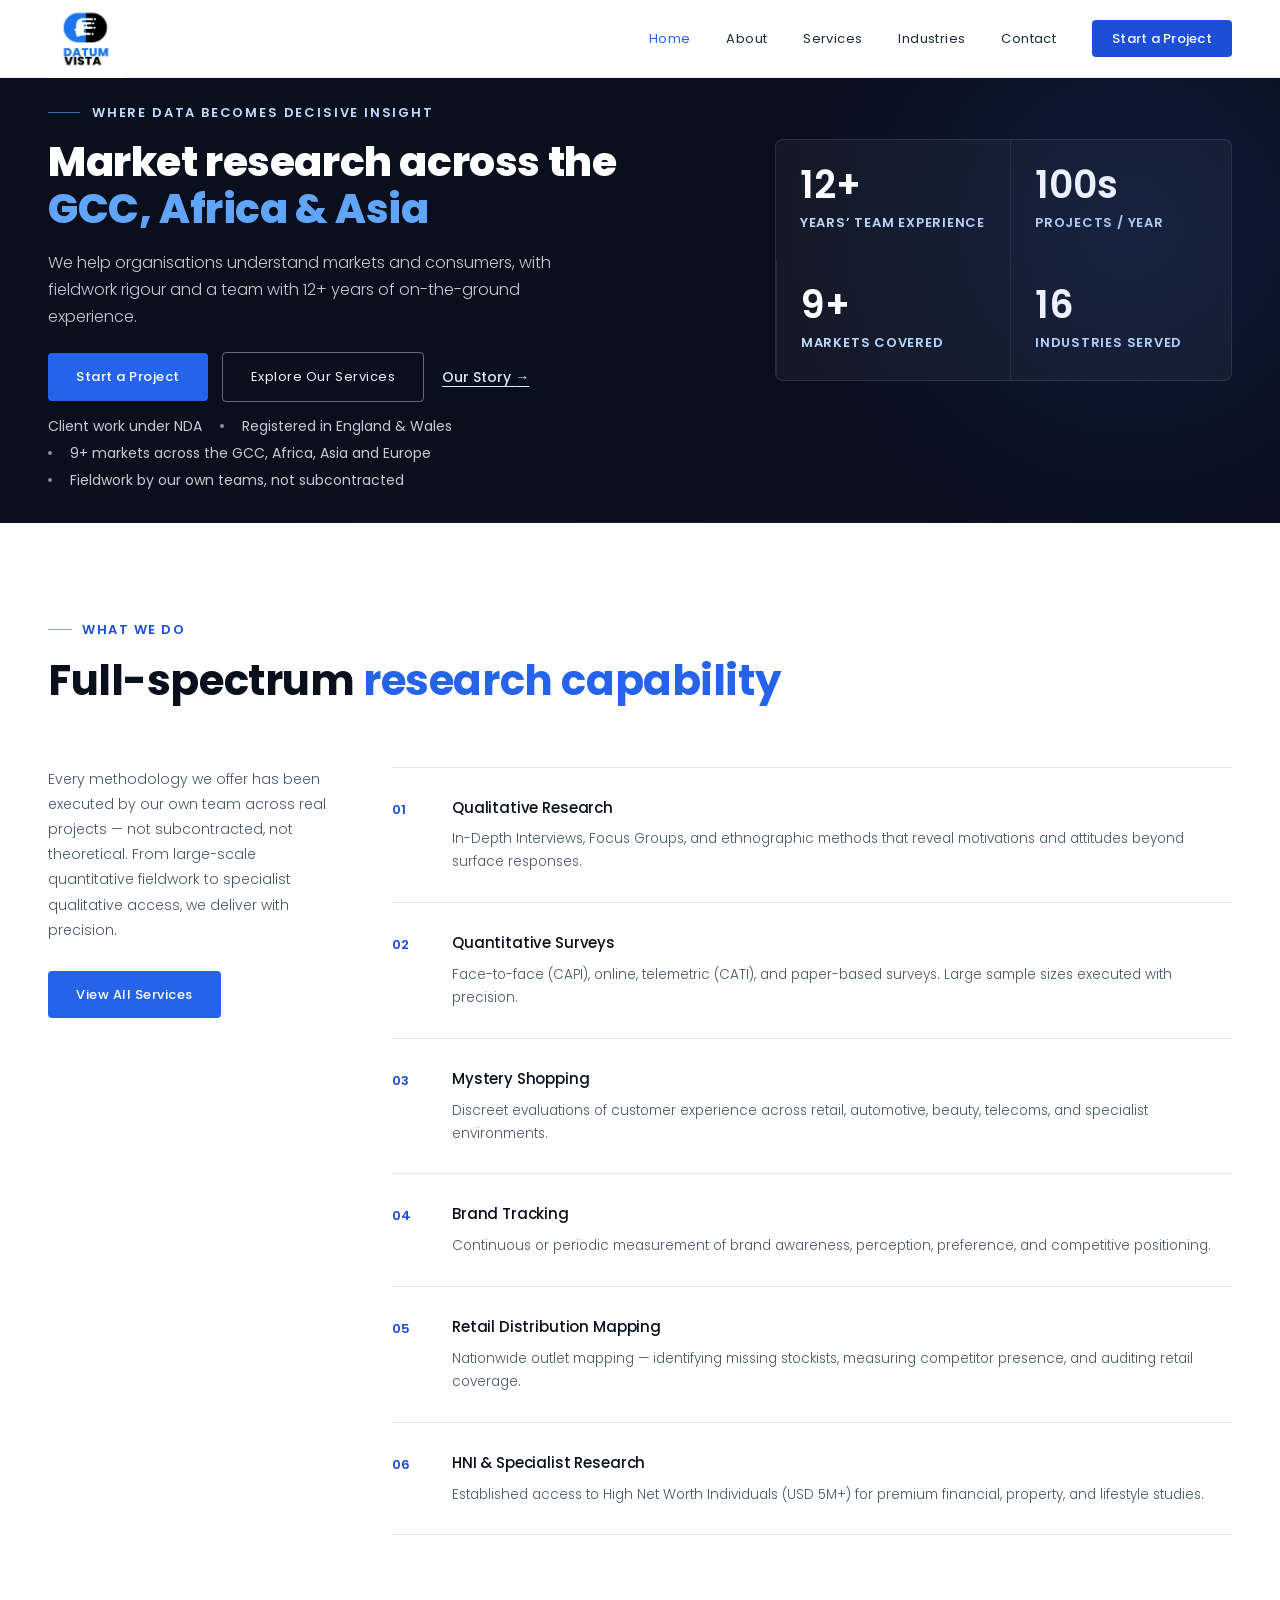
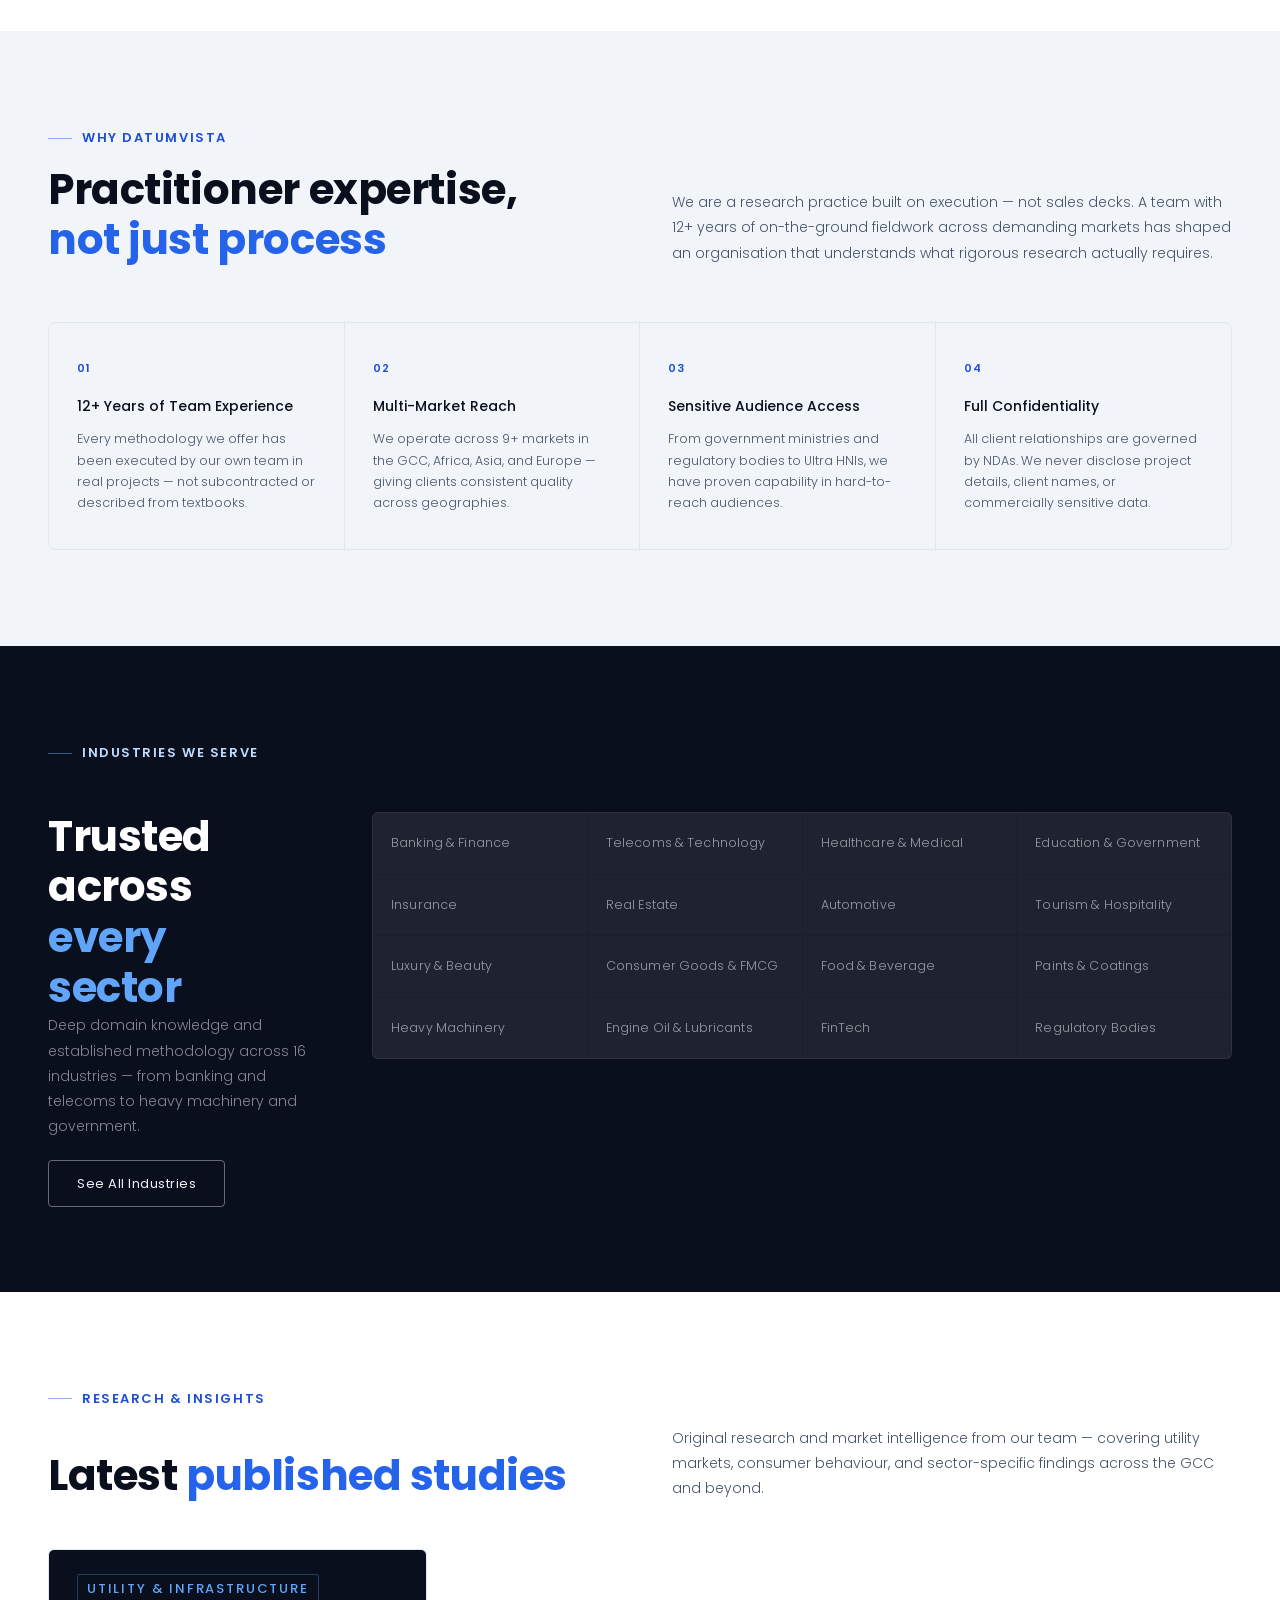
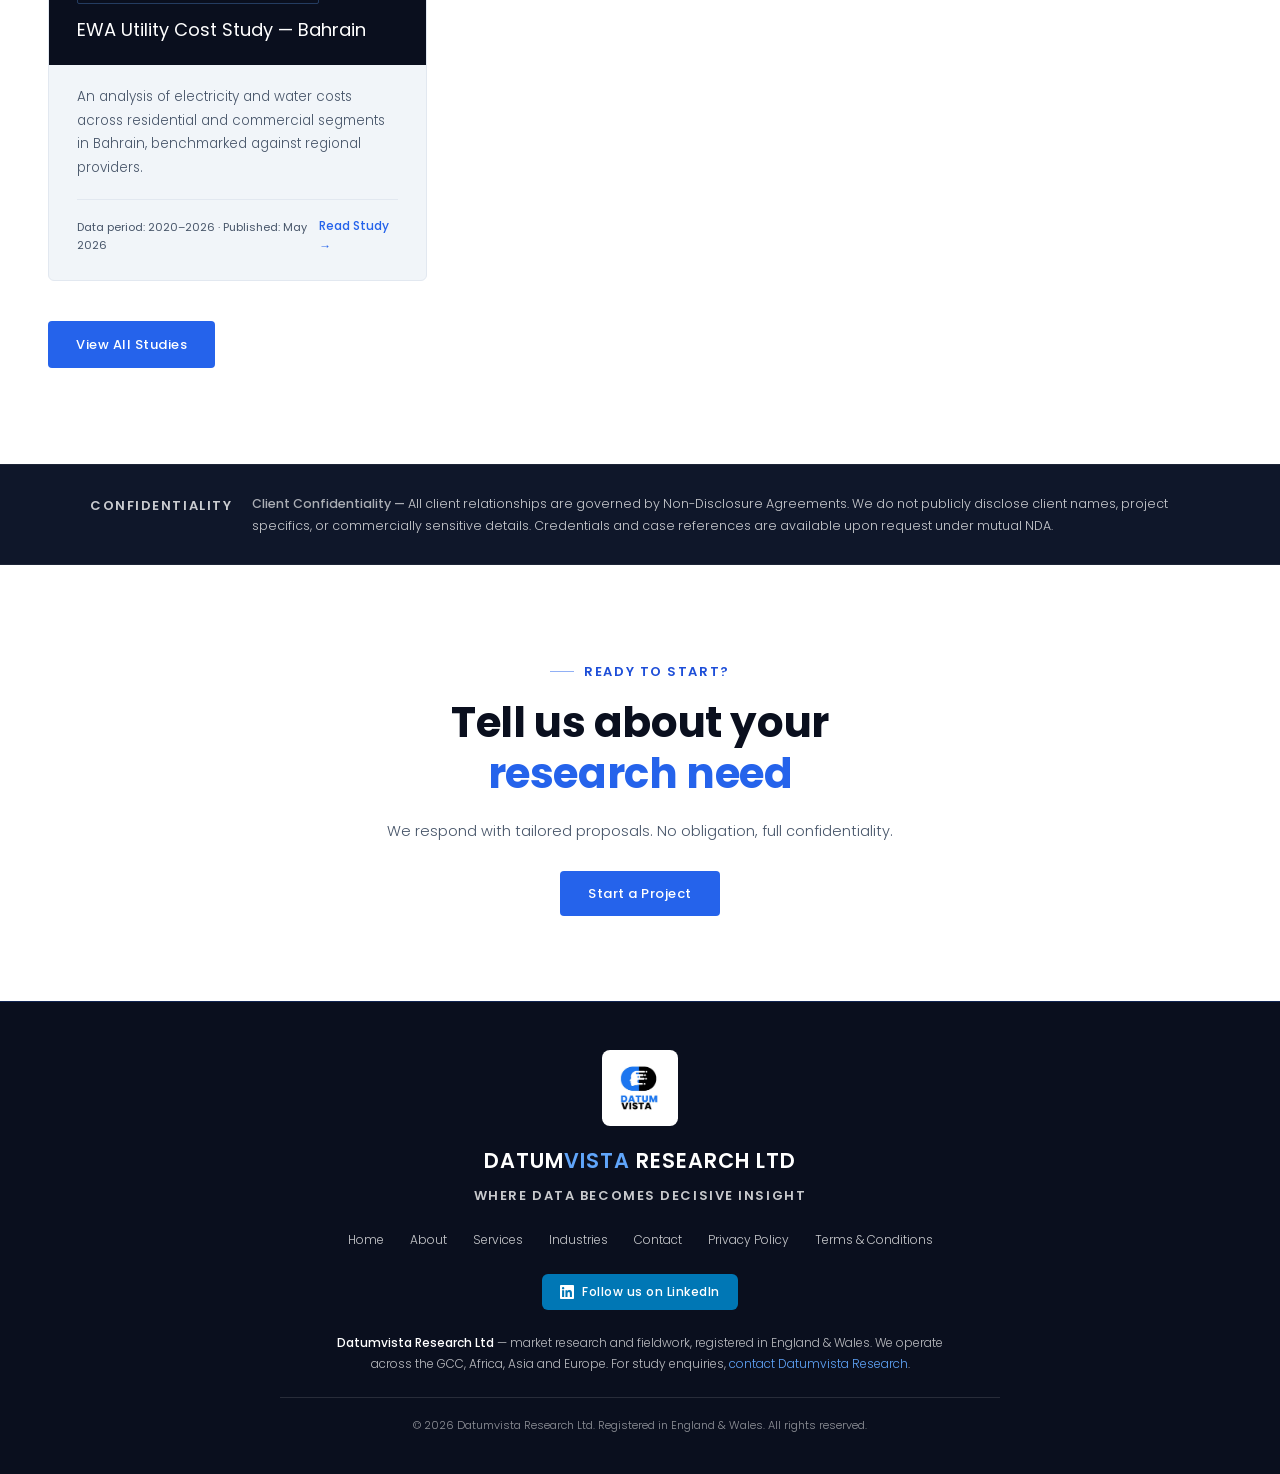
==== commit 594ccd79: "Hide Insights links from the header and footer navigation" ====
--- a/index.html
+++ b/index.html
@@ -510,7 +510,7 @@
       <a href="/about.html">About</a>
       <a href="/services.html">Services</a>
       <a href="/industries.html">Industries</a>
-      <a href="/research.html">Insights</a>
+      <!-- <a href="/research.html">Insights</a> -->
       <a href="/contact.html">Contact</a>
       <a href="/contact.html#contactForm" class="nav-cta">Start a Project</a>
     </nav>
@@ -751,7 +751,7 @@
         <a href="/about.html">About</a>
         <a href="/services.html">Services</a>
         <a href="/industries.html">Industries</a>
-        <a href="/research.html">Insights</a>
+        <!-- <a href="/research.html">Insights</a> -->
         <a href="/contact.html">Contact</a>
         <a href="/privacy.html">Privacy Policy</a>
         <a href="/terms.html">Terms &amp; Conditions</a>
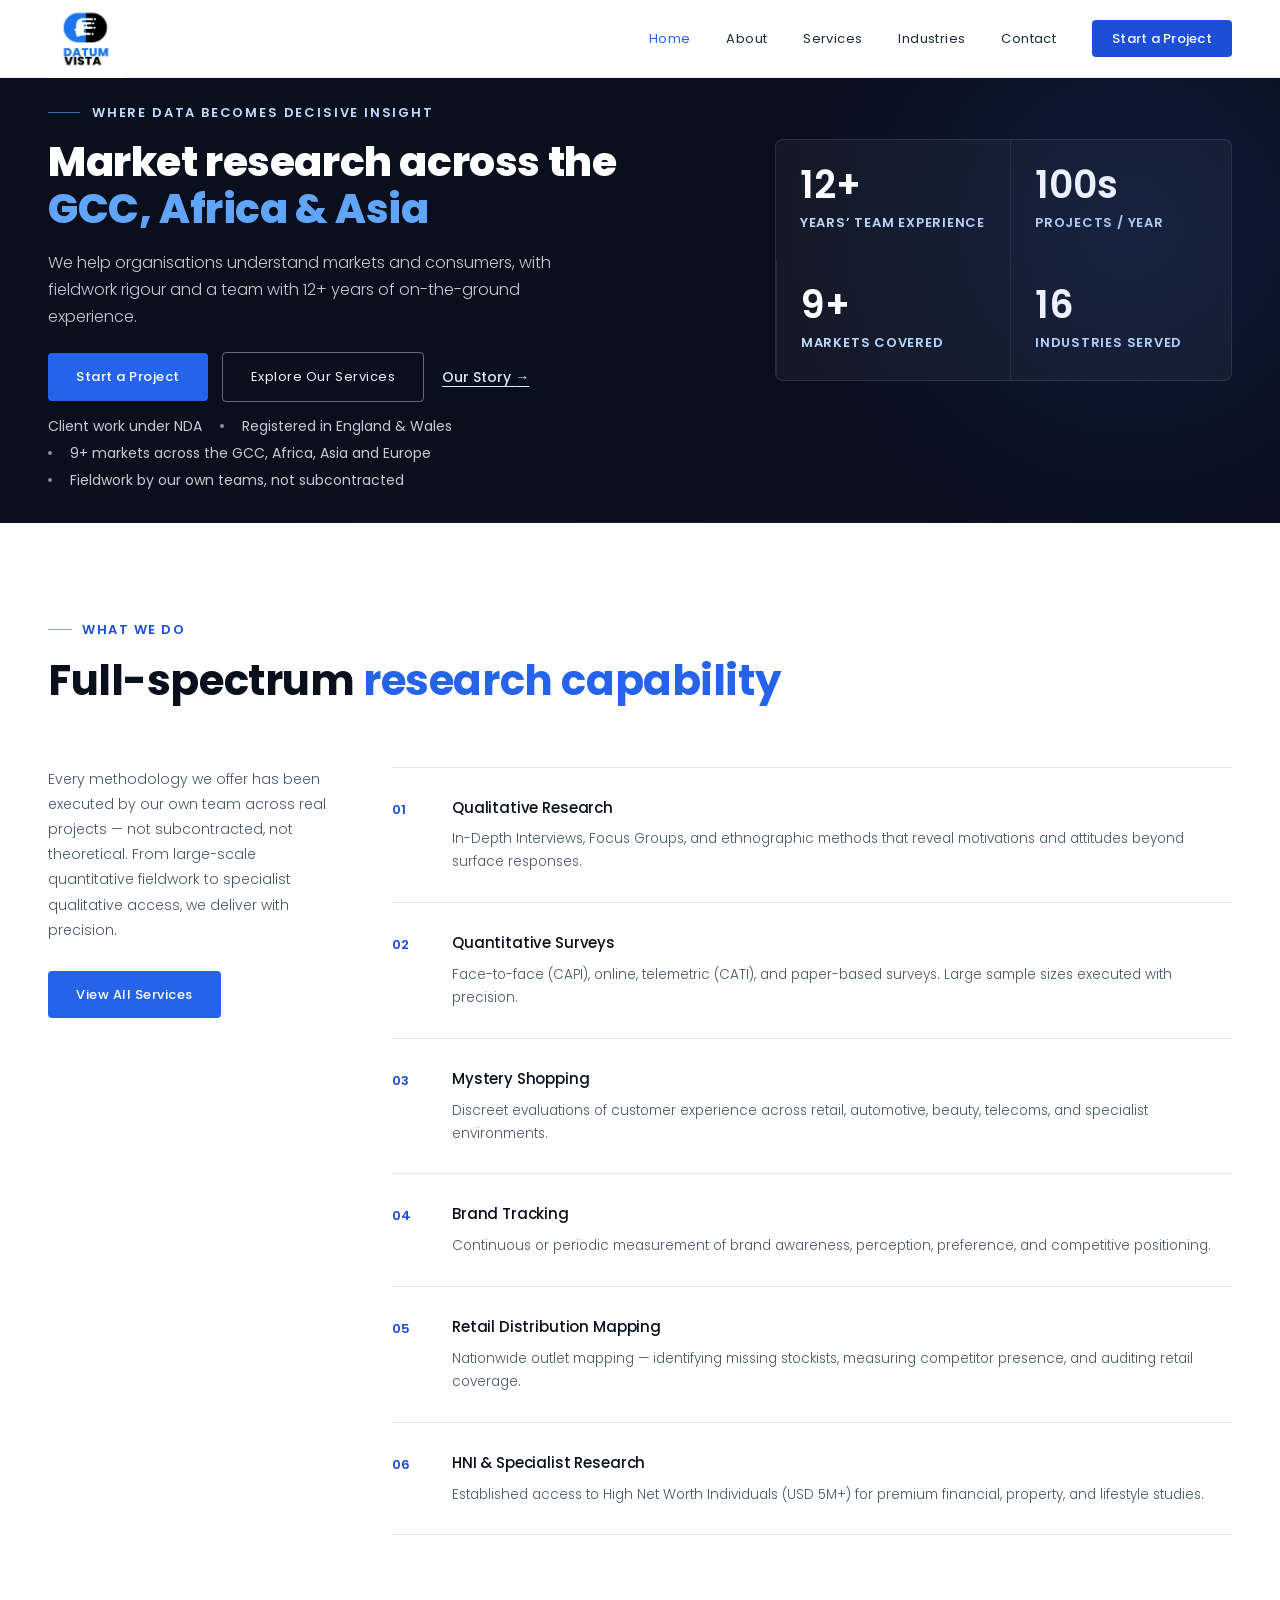
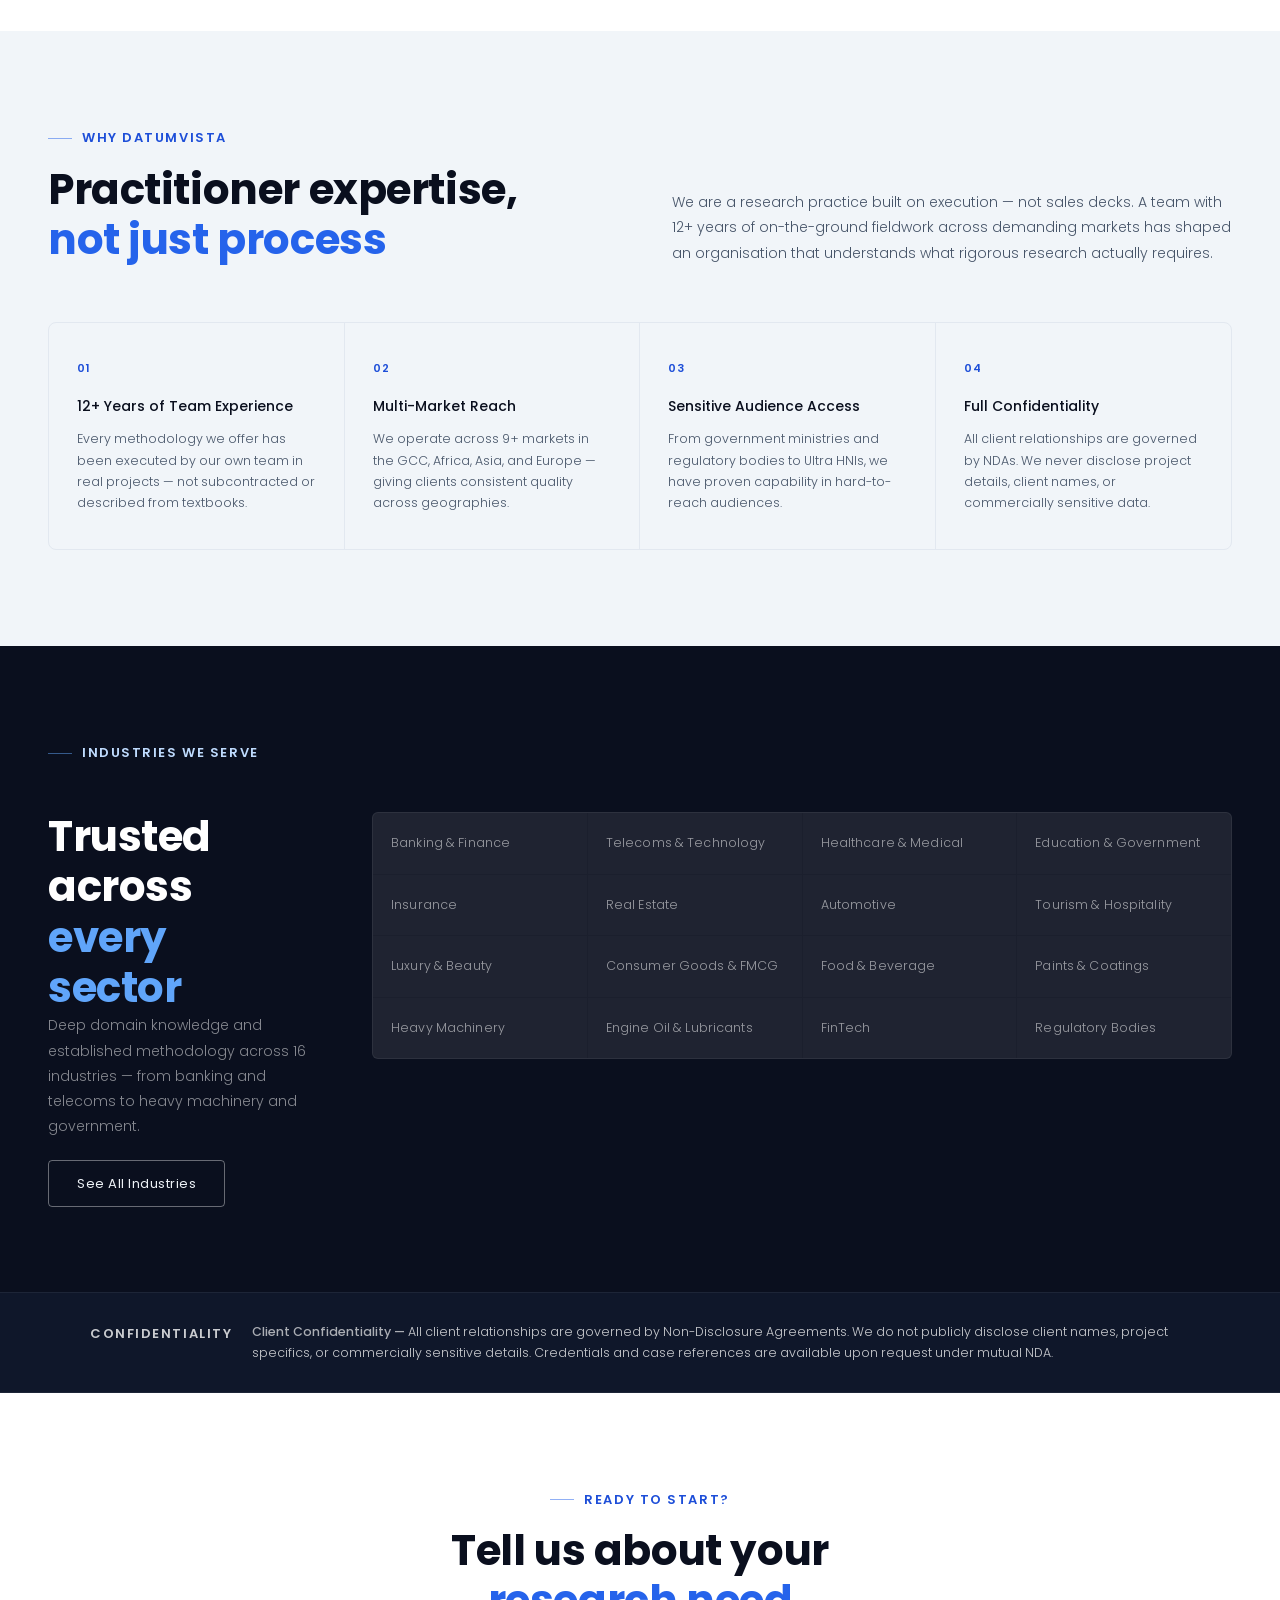
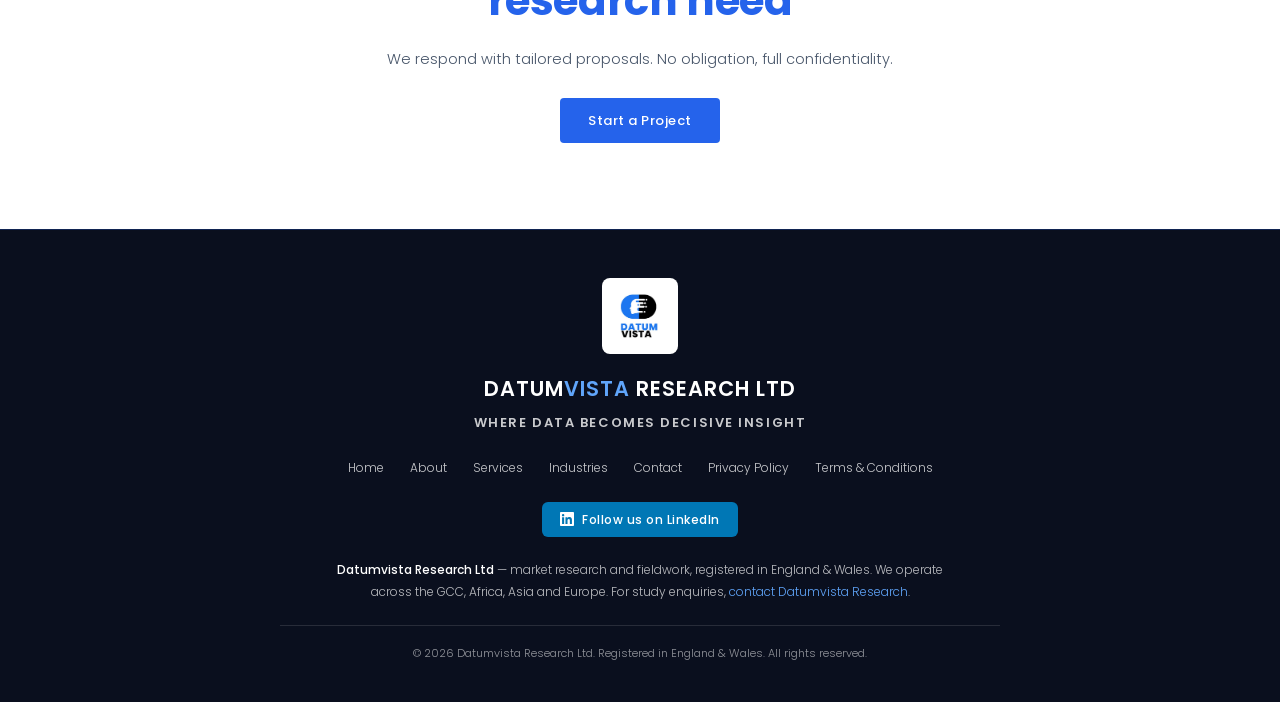
==== commit 589c1884: "Hide the latest published studies section on the home page" ====
--- a/index.html
+++ b/index.html
@@ -689,7 +689,7 @@
   </section>
 
   <!-- INSIGHTS -->
-  <section class="dv-sec bg-white">
+  <section class="dv-sec bg-white" hidden style="display:none">
     <div class="dv-inner">
       <div class="eyebrow">Research &amp; Insights</div>
       <div style="display:grid;grid-template-columns:1fr 1fr;gap:64px;align-items:end;margin-bottom:48px;flex-wrap:wrap;">
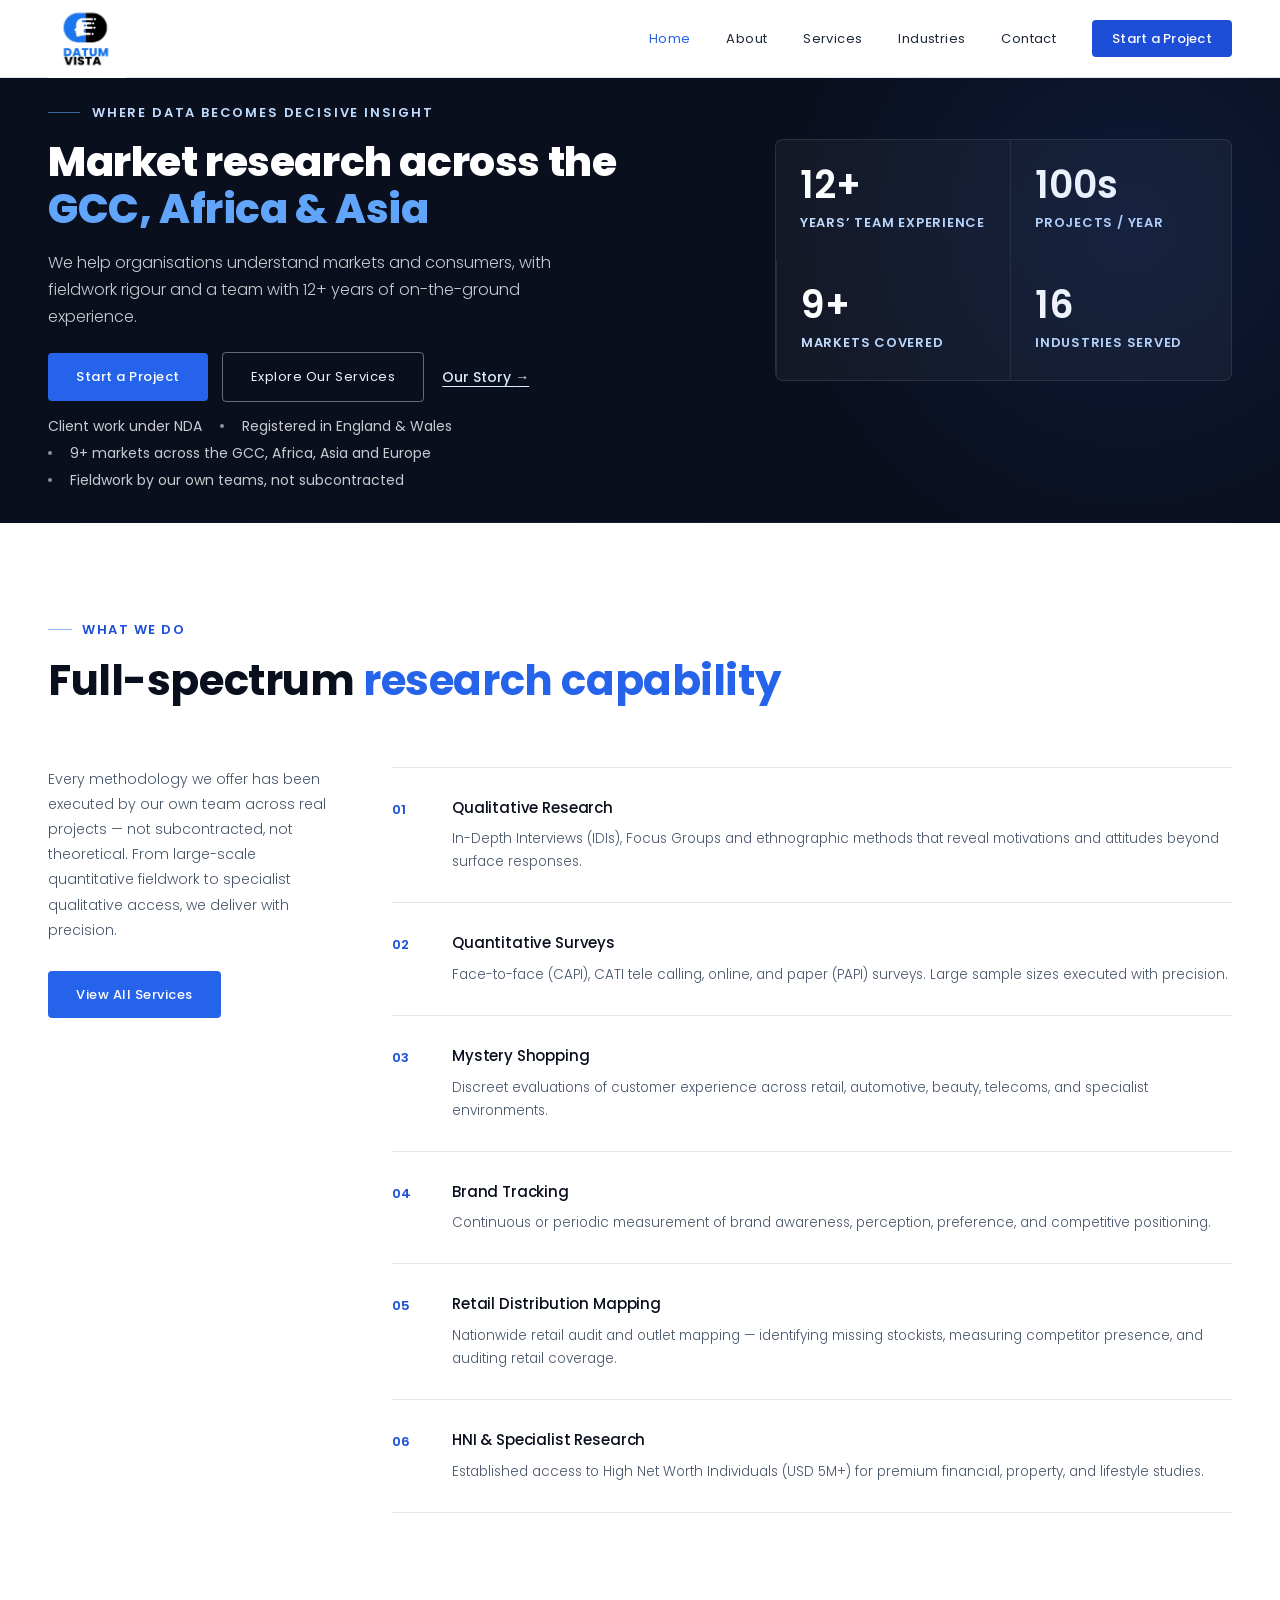
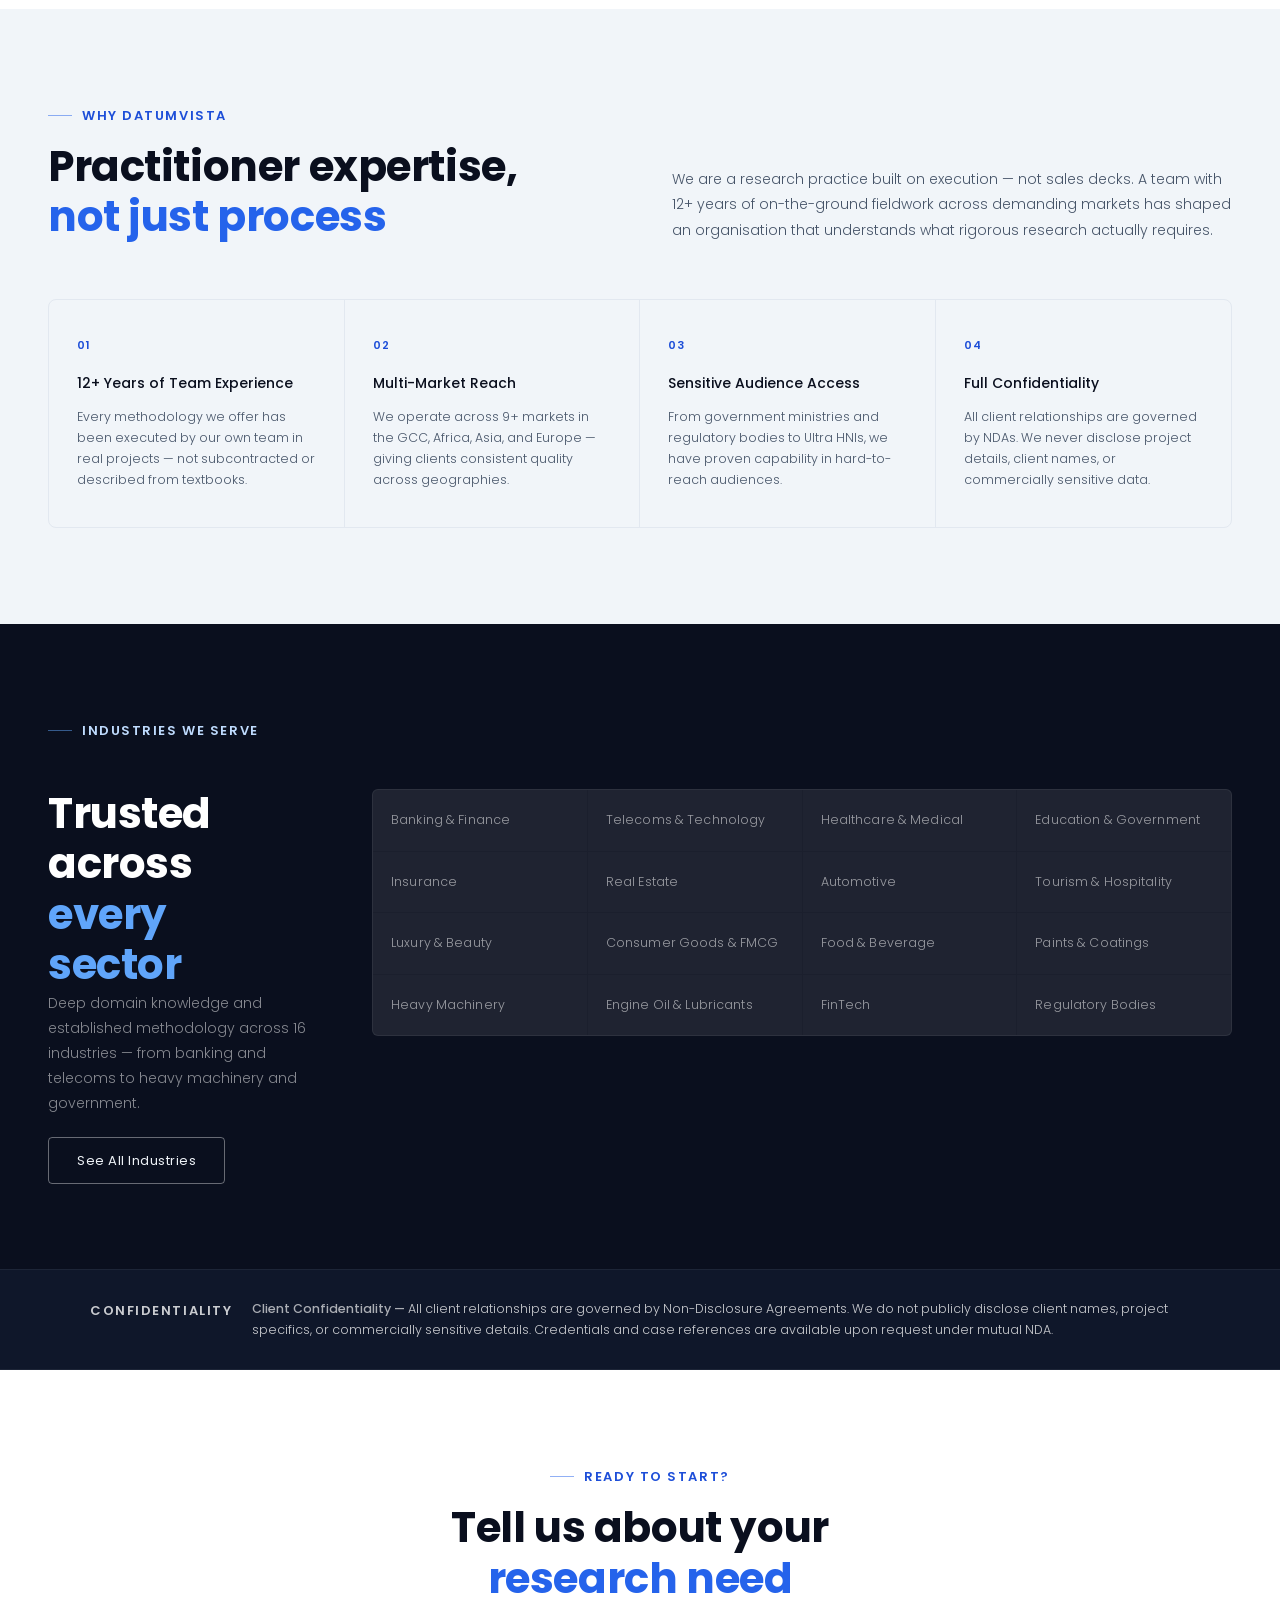
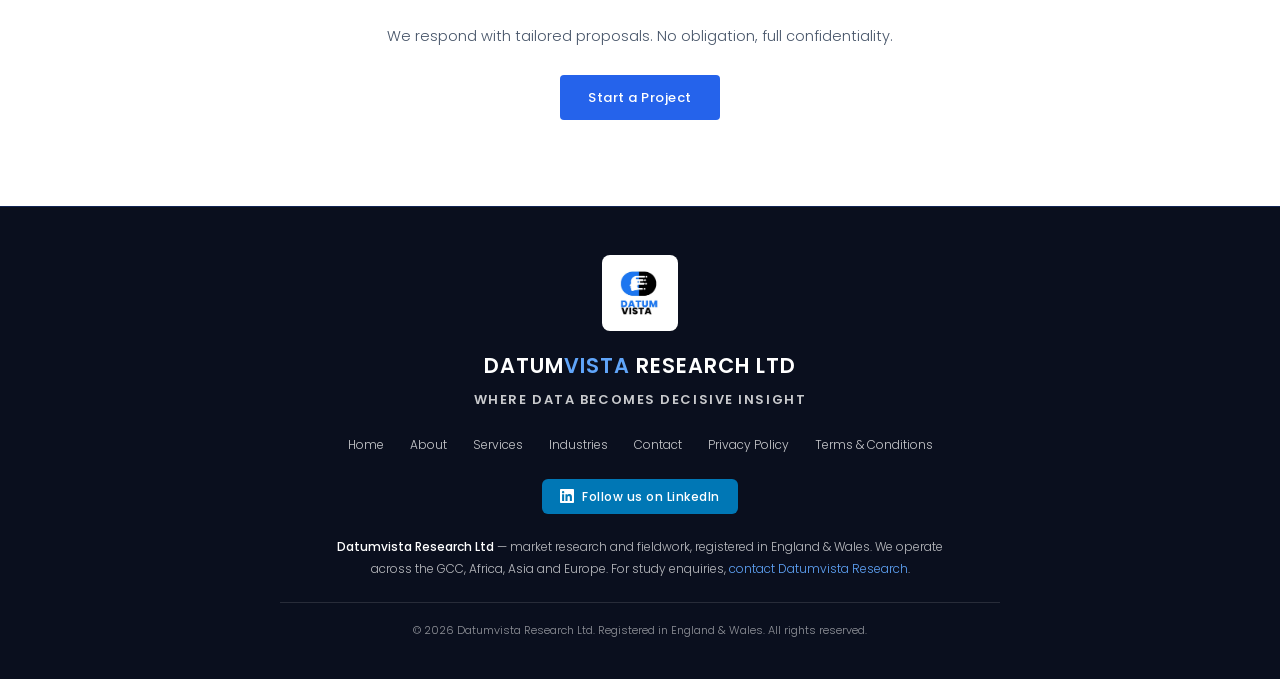
==== commit 7ec9ece5: "Strengthen SEO for brand variants and methodology keywords Add PAPI, tele calling, telephonic interv" ====
--- a/index.html
+++ b/index.html
@@ -3,7 +3,7 @@
 <head>
   <meta charset="UTF-8">
   <meta name="viewport" content="width=device-width, initial-scale=1.0">
-  <meta name="description" content="Datumvista Research Ltd delivers qualitative, quantitative, mystery shopping and brand tracking fieldwork across the GCC, Africa, Asia and Europe.">
+  <meta name="description" content="Datumvista Research Ltd delivers market research fieldwork across the GCC, Africa, Asia and Europe — qualitative and quantitative studies, focus groups, IDIs, CAPI, PAPI, CATI tele calling, retail audits and mystery shopping.">
   <title>Market Research in the GCC, Africa &amp; Asia | Datumvista</title>
   <link rel="canonical" href="https://datumvista.com/">
   <link rel="icon" href="/favicon.svg" type="image/svg+xml">
@@ -12,13 +12,13 @@
   <meta property="og:site_name" content="Datumvista Research Ltd">
   <meta property="og:locale" content="en_GB">
   <meta property="og:title" content="Market Research in the GCC, Africa &amp; Asia | Datumvista">
-  <meta property="og:description" content="Datumvista Research Ltd delivers qualitative, quantitative, mystery shopping and brand tracking fieldwork across the GCC, Africa, Asia and Europe.">
+  <meta property="og:description" content="Datumvista Research Ltd delivers market research fieldwork across the GCC, Africa, Asia and Europe — qualitative and quantitative studies, focus groups, IDIs, CAPI, PAPI, CATI tele calling, retail audits and mystery shopping.">
   <meta property="og:url" content="https://datumvista.com/">
   <meta property="og:image" content="https://datumvista.com/css/Images/dv-social-card.png">
   <meta property="og:image:alt" content="Datumvista Research Ltd logo">
   <meta name="twitter:card" content="summary_large_image">
   <meta name="twitter:title" content="Market Research in the GCC, Africa &amp; Asia | Datumvista">
-  <meta name="twitter:description" content="Datumvista Research Ltd delivers qualitative, quantitative, mystery shopping and brand tracking fieldwork across the GCC, Africa, Asia and Europe.">
+  <meta name="twitter:description" content="Datumvista Research Ltd delivers market research fieldwork across the GCC, Africa, Asia and Europe — qualitative and quantitative studies, focus groups, IDIs, CAPI, PAPI, CATI tele calling, retail audits and mystery shopping.">
   <meta name="twitter:image" content="https://datumvista.com/css/Images/dv-social-card.png">
   <link rel="stylesheet" href="css/style.css?v=20261101-7">
   <link rel="preconnect" href="https://fonts.googleapis.com">
@@ -448,7 +448,7 @@
         "@type": "Organization",
         "@id": "https://datumvista.com/#organization",
         "name": "Datumvista Research Ltd",
-        "alternateName": "Datumvista",
+        "alternateName": ["Datumvista", "Datum Vista", "DatumVista", "Datum Vista Research", "Datumvsita", "Datavista", "Datumvist"],
         "url": "https://datumvista.com/",
         "logo": {
           "@type": "ImageObject",
@@ -456,7 +456,7 @@
           "width": 160,
           "height": 161
         },
-        "description": "Market research and fieldwork company delivering qualitative research, quantitative surveys, mystery shopping, brand tracking and retail mapping across the GCC, Africa, Asia and Europe.",
+        "description": "Market research and fieldwork agency delivering quantitative and qualitative research: focus groups, in-depth interviews (IDIs), CAPI, PAPI and CATI tele calling surveys, telephonic interviews, sample collection, retail audits, mystery shopping, brand tracking and retail mapping across the GCC, Africa, Asia and Europe.",
         "slogan": "Where Data Becomes Decisive Insight",
         "foundingDate": "2024",
         "areaServed": [
@@ -466,9 +466,20 @@
           { "@type": "Place", "name": "Europe" }
         ],
         "knowsAbout": [
+          "Market research",
           "Qualitative research",
+          "Quantitative research",
           "Quantitative surveys",
+          "Focus groups",
+          "In-Depth Interviews (IDI)",
+          "Sample collection and data collection",
+          "Tele calling",
+          "Telephonic interviews",
+          "CATI surveys",
+          "CAPI surveys",
+          "PAPI surveys",
           "Mystery shopping",
+          "Retail audit",
           "Brand tracking",
           "Retail distribution mapping",
           "High net worth individual research"
@@ -576,14 +587,14 @@
             <div class="svc-num">01</div>
             <div class="svc-content">
               <h3>Qualitative Research</h3>
-              <p>In-Depth Interviews, Focus Groups, and ethnographic methods that reveal motivations and attitudes beyond surface responses.</p>
+              <p>In-Depth Interviews (IDIs), Focus Groups and ethnographic methods that reveal motivations and attitudes beyond surface responses.</p>
             </div>
           </div>
           <div class="svc-item">
             <div class="svc-num">02</div>
             <div class="svc-content">
               <h3>Quantitative Surveys</h3>
-              <p>Face-to-face (CAPI), online, telemetric (CATI), and paper-based surveys. Large sample sizes executed with precision.</p>
+              <p>Face-to-face (CAPI), CATI tele calling, online, and paper (PAPI) surveys. Large sample sizes executed with precision.</p>
             </div>
           </div>
           <div class="svc-item">
@@ -604,7 +615,7 @@
             <div class="svc-num">05</div>
             <div class="svc-content">
               <h3>Retail Distribution Mapping</h3>
-              <p>Nationwide outlet mapping — identifying missing stockists, measuring competitor presence, and auditing retail coverage.</p>
+              <p>Nationwide retail audit and outlet mapping — identifying missing stockists, measuring competitor presence, and auditing retail coverage.</p>
             </div>
           </div>
           <div class="svc-item">
